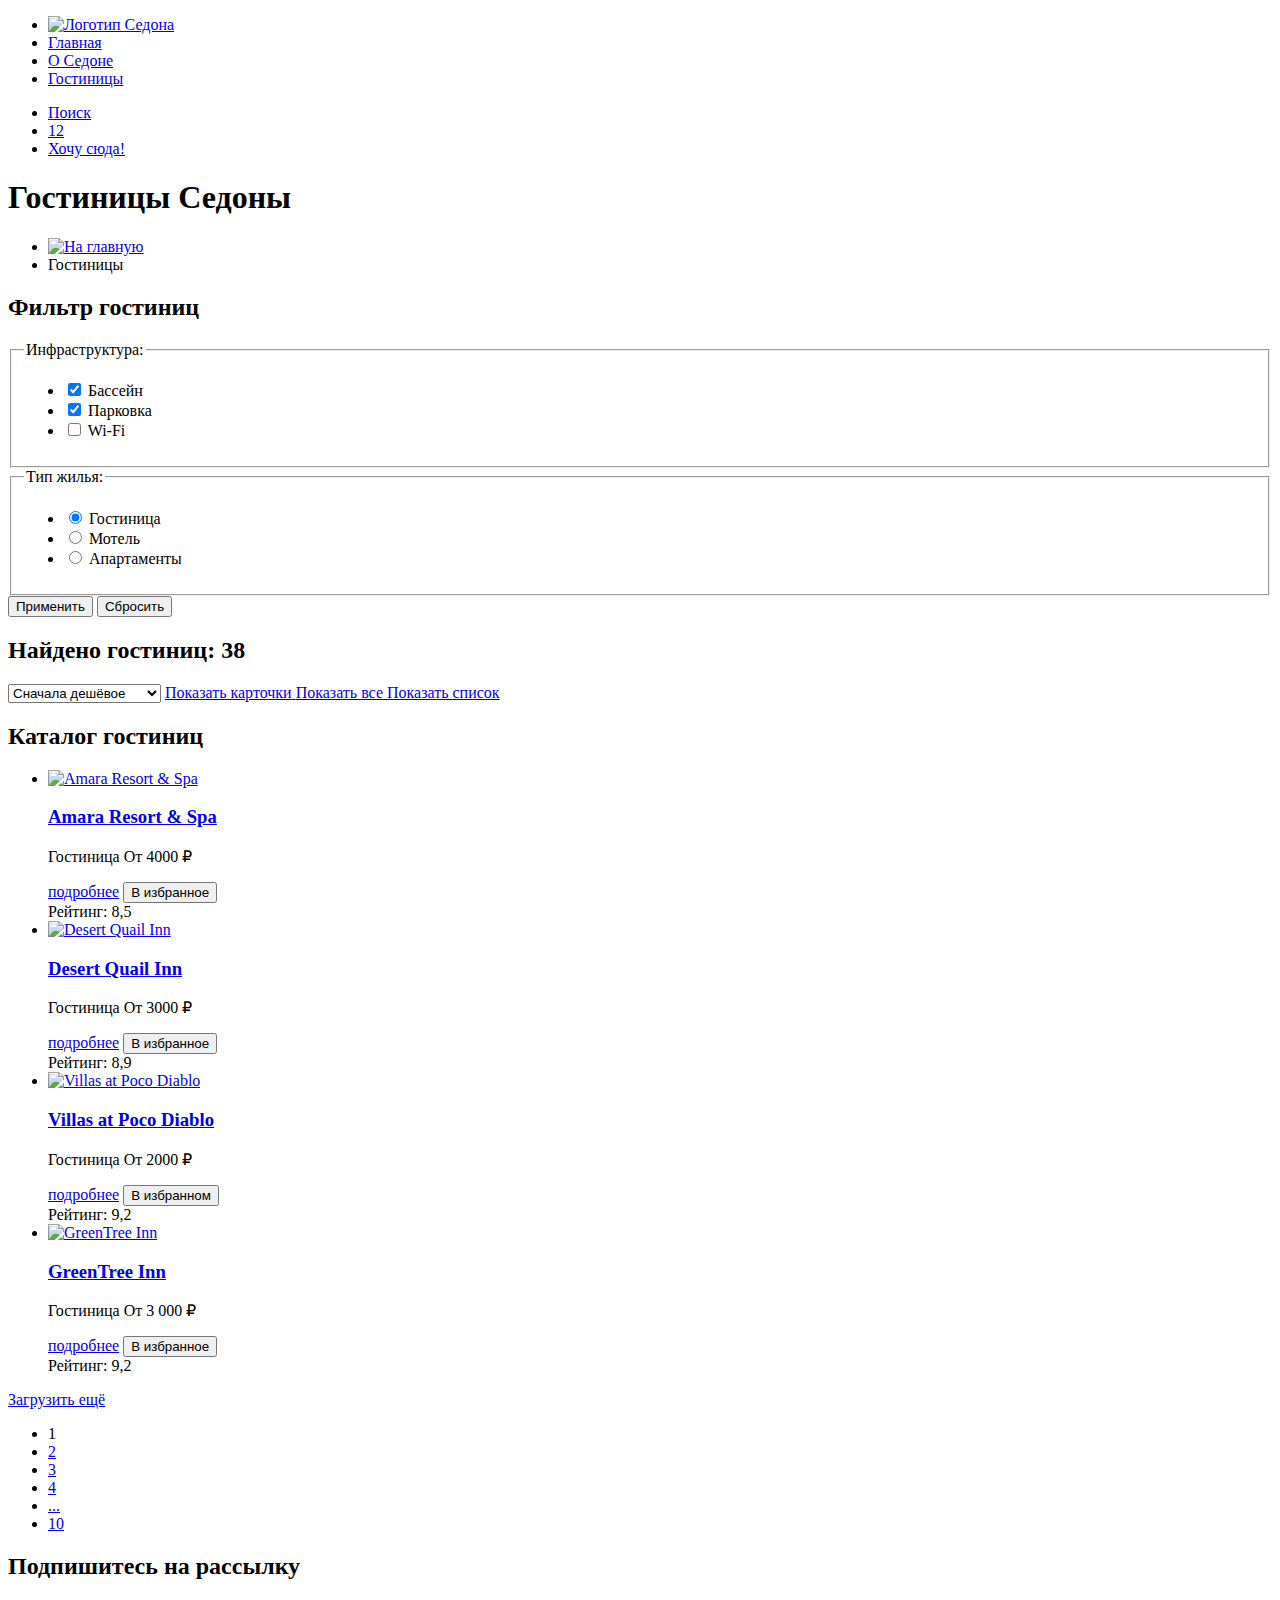
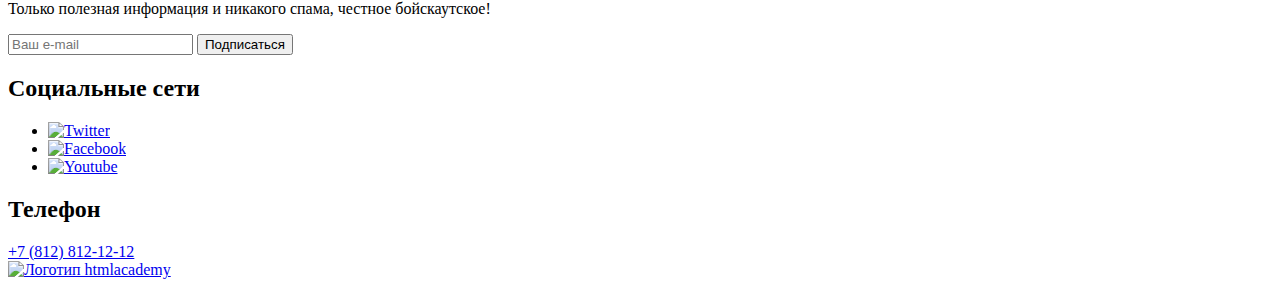
==== catalog.html @ e00cc4e8 "Добавляет исправление ошибок" ====
<!DOCTYPE html>
<html lang="ru">
  <head>
    <meta charset="utf-8">
    <title>Каталог</title>
  </head>
  <body>
    <header class="page-header">
      <nav class="navigation">
        <ul class="navigation-list">
          <li class="navigation-item">
            <a class="navigation-link sedona-logo" href="index.html">
              <img class="page-header-logo" src="" alt="Логотип Седона">
            </a>
          </li>
          <li class="navigation-item">
            <a class="navigation-link navigation-link-current" href="index.html">Главная</a>
          </li>
          <li class="navigation-item">
            <a class="navigation-link" href="#">О Седоне</a>
          </li>
          <li class="navigation-item">
            <a class="navigation-link" href="#">Гостиницы</a>
          </li>
        </ul>
        <ul class="navigation-list navigation-user">
          <li class="navigation-item search">
            <a class="navigation-link" href="#">
              <span class="visually-hidden">Поиск</span>
            </a>
          </li>
          <li class="navigation-item">
            <a class="navigation-link" href="#">
              <span class="navigation-btn-number">12</span>
            </a>
          </li>
          <li class="navigation-item">
            <a class="navigation-link" href="#">Хочу сюда!</a>
        </ul>
      </nav>
    </header>
    <main class="main-catalog">
      <header class="catalog-header">
        <h1 class="catalog-header-title">Гостиницы Седоны</h1>
        <ul class="breadcrumbs">
          <li class="breadcrumbs-item">
            <a class="breadcrumbs-link" href="index.html">
              <img class="breadcrumbs-link-img" src="" alt="На главную">
            </a>
          </li>
          <li class="breadcrumbs-item">
            <a class="breadcrumbs-link">Гостиницы</a>
          </li>
        </ul>
      </header>
      <section class="catalog-hotel-filter">
        <h2 class="visually-hidden">Фильтр гостиниц</h2>
        <form class="catalog-hotel-filter-form" action="https://echo.htmlacademy.ru/" method="get">
          <fieldset class="catalog-hotel-filter-group">
            <legend class="catalog-hotel-filter-title">Инфраструктура:</legend>
            <ul class="catalog-hotel-filter-list">
              <li class="catalog-hotel-filter-item">
                <label class="control">
                  <input class="control-checkbox" type="checkbox" name="swimming-pool" checked> Бассейн
                </label>
              </li>
              <li class="catalog-hotel-filter-item">
                <label class="control">
                  <input class="control-checkbox" type="checkbox" name="parking" checked> Парковка
                </label>
              </li>
              <li class="catalog-hotel-filter-item">
                <label class="control">
                  <input class="control-checkbox" type="checkbox" name="wi-fi"> Wi-Fi
                </label>
              </li>
            </ul>
          </fieldset>
          <fieldset class="catalog-hotel-filter-group">
            <legend class="catalog-hotel-filter-title">Тип жилья:</legend>
            <ul class="catalog-hotel-filter-list">
              <li class="catalog-hotel-filter-item">
                <label class="control">
                  <input class="control-radio" type="radio" name="type" value="hotel" checked> Гостиница
                </label>
              </li>
              <li class="catalog-hotel-filter-item">
                <label class="control">
                  <input class="control-radio" type="radio" name="type" value="motel"> Мотель
                </label>
              </li>
              <li class="catalog-hotel-filter-item">
                <label class="control">
                  <input class="control-radio" type="radio" name="type" value="apartments"> Апартаменты
                </label>
              </li>
            </ul>
          </fieldset>
          <button class="button submit" type="submit">Применить</button>
          <button class="button reset" type="reset">Сбросить</button>
        </form>
      </section>
      <section class="catalog-sorting">
        <h2 class="catalog-sorting-title">Найдено гостиниц: 38</h2>
        <select class="select-control">
          <option value="popular">Сначала популярное</option>
          <option value="cheap" selected>Сначала дешёвое</option>
          <option value="expensive">Сначала дорогое</option>
        </select>
        <a class="catalog-sorting-button" href="#">
          <span class="visually-hidden">Показать карточки</span>
        </a>
        <a class="catalog-sorting-button" href="#">
          <span class="visually-hidden">Показать все</span>
        </a>
        <a class="catalog-sorting-button" href="#">
          <span class="visually-hidden">Показать список</span>
        </a>
      </section>
      <section class="catalog-hotel">
        <h2 class="visually-hidden">Каталог гостиниц</h2>
        <ul class="catalog-hotel-list">
          <li class="catalog-hotel-card">
            <a class="catalog-hotel-link" href="#">
              <img class="catalog-hotel-img" src="" alt="Amara Resort & Spa">
              <h3 class="catalog-hotel-title">Amara Resort & Spa</h3>
            </a>
            <p class="catalog-hotel-text">
              <span class="catalog-hotel-desc">Гостиница</span>
              <span class="catalog-hotel-price">От 4000 ₽</span>
            </p>
            <a class="catalog-hotel-more" href="#">подробнее</a>
            <button class="catalog-hotel-button" type="button">В избранное</button>
            <div class="catalog-hotel-star-rating">
              <span class="star"></span>
              <span class="star"></span>
              <span class="star"></span>
              <span class="star"></span>
              <span class="rating">Рейтинг: 8,5</span>
            </div>
          </li>
          <li class="catalog-hotel-card">
            <a class="catalog-hotel-link" href="#">
              <img class="catalog-hotel-img" src="" alt="Desert Quail Inn">
              <h3 class="catalog-hotel-title">Desert Quail Inn</h3>
            </a>
            <p class="catalog-hotel-text">
              <span class="catalog-hotel-desc">Гостиница</span>
              <span class="catalog-hotel-price">От 3000 ₽</span>
            </p>
            <a class="catalog-hotel-more" href="#">подробнее</a>
            <button class="catalog-hotel-button" type="button">В избранное</button>
            <div class="catalog-hotel-star-rating">
              <span class="star"></span>
              <span class="star"></span>
              <span class="star"></span>
              <span class="rating">Рейтинг: 8,9</span>
            </div>
          </li>
          <li class="catalog-hotel-card">
            <a class="catalog-hotel-link" href="#">
              <img class="catalog-hotel-img" src="" alt="Villas at Poco Diablo">
              <h3 class="catalog-hotel-title">Villas at Poco Diablo</h3>
            </a>
            <p class="catalog-hotel-text">
              <span class="catalog-hotel-desc">Гостиница</span>
              <span class="catalog-hotel-price">От 2000 ₽</span>
            </p>
            <a class="catalog-hotel-more" href="#">подробнее</a>
            <button class="catalog-hotel-button-checked" type="button">В избранном</button>
            <div class="catalog-hotel-star-rating">
              <span class="star"></span>
              <span class="star"></span>
              <span class="rating">Рейтинг: 9,2</span>
            </div>
          </li>
          <li class="catalog-hotel-card">
            <a class="catalog-hotel-link" href="#">
              <img class="catalog-hotel-img" src="" alt="GreenTree Inn">
              <h3 class="catalog-hotel-title">GreenTree Inn</h3>
            </a>
            <p class="catalog-hotel-text">
              <span class="catalog-hotel-desc">Гостиница</span>
              <span class="catalog-hotel-price">От 3 000 ₽</span>
            </p>
            <a class="catalog-hotel-more" href="#">подробнее</a>
            <button class="catalog-hotel-button" type="button">В избранное</button>
            <div class="catalog-hotel-star-rating">
              <span class="star"></span>
              <span class="star"></span>
              <span class="rating">Рейтинг: 9,2</span>
            </div>
          </li>
        </ul>
        <a class="paginatiion-more" href="#">Загрузить ещё</a>
        <ul class="pagination">
          <li class="pagination-item">
            <a class="pagination-link pagination-current">1</a>
          </li>
          <li class="pagination-item">
            <a class="pagination-link" href="#">2</a>
          </li>
          <li class="pagination-item">
            <a class="pagination-link" href="#">3</a>
          </li>
          <li class="pagination-item">
            <a class="pagination-link" href="#">4</a>
          </li>
          <li class="pagination-item">
            <a class="pagination-link" href="#">...</a>
          </li>
          <li class="pagination-item">
            <a class="pagination-link" href="#">10</a>
          </li>
        </ul>
      </section>
      <section class="subscribe-newsletter subscribe-newslette-catalog">
        <h2 class="subscribe-newsletter-title">Подпишитесь на рассылку</h2>
        <p class="subscribe-newsletter-description">Только полезная информация и никакого спама, честное бойскаутское!</p>
        <form class="subscribe-newsletter-form" action="https://echo.htmlacademy.ru/" method="post">
          <div class="subscribe-newsletter-container">
            <input class="main-index-input" type="email" name="user-email" placeholder="Ваш e-mail" required>
            <button class="button subscribe" type="submit">Подписаться</button>
          </div>
        </form>
      </section>
    </main>
    <footer class="page-footer">
      <section class="socials">
        <h2 class="visually-hidden">Социальные сети</h2>
        <ul class="socials-list">
          <li class="socials-item">
            <a href="https://twitter.com/htmlacademy_ru">
              <img src="" alt="Twitter">
            </a>
          </li>
          <li class="socials-item">
            <a href="https://www.facebook.com/htmlacademy">
              <img src="" alt="Facebook">
            </a>
          </li>
          <li class="socials-item">
            <a href="https://www.youtube.com/c/HTMLAcademyRUS">
              <img src="" alt="Youtube">
            </a>
          </li>
        </ul>
      </section>
      <div class="contacts">
        <h2 class="visually-hidden">Телефон</h2>
        <a class="contact-phone" href="tel:88128121212">+7 (812) 812-12-12</a>
      </div>
      <a class="htmlacademy-logo" href="https://htmlacademy.ru">
        <img src="" alt="Логотип htmlacademy">
      </a>
    </footer>
  </body>
</html>
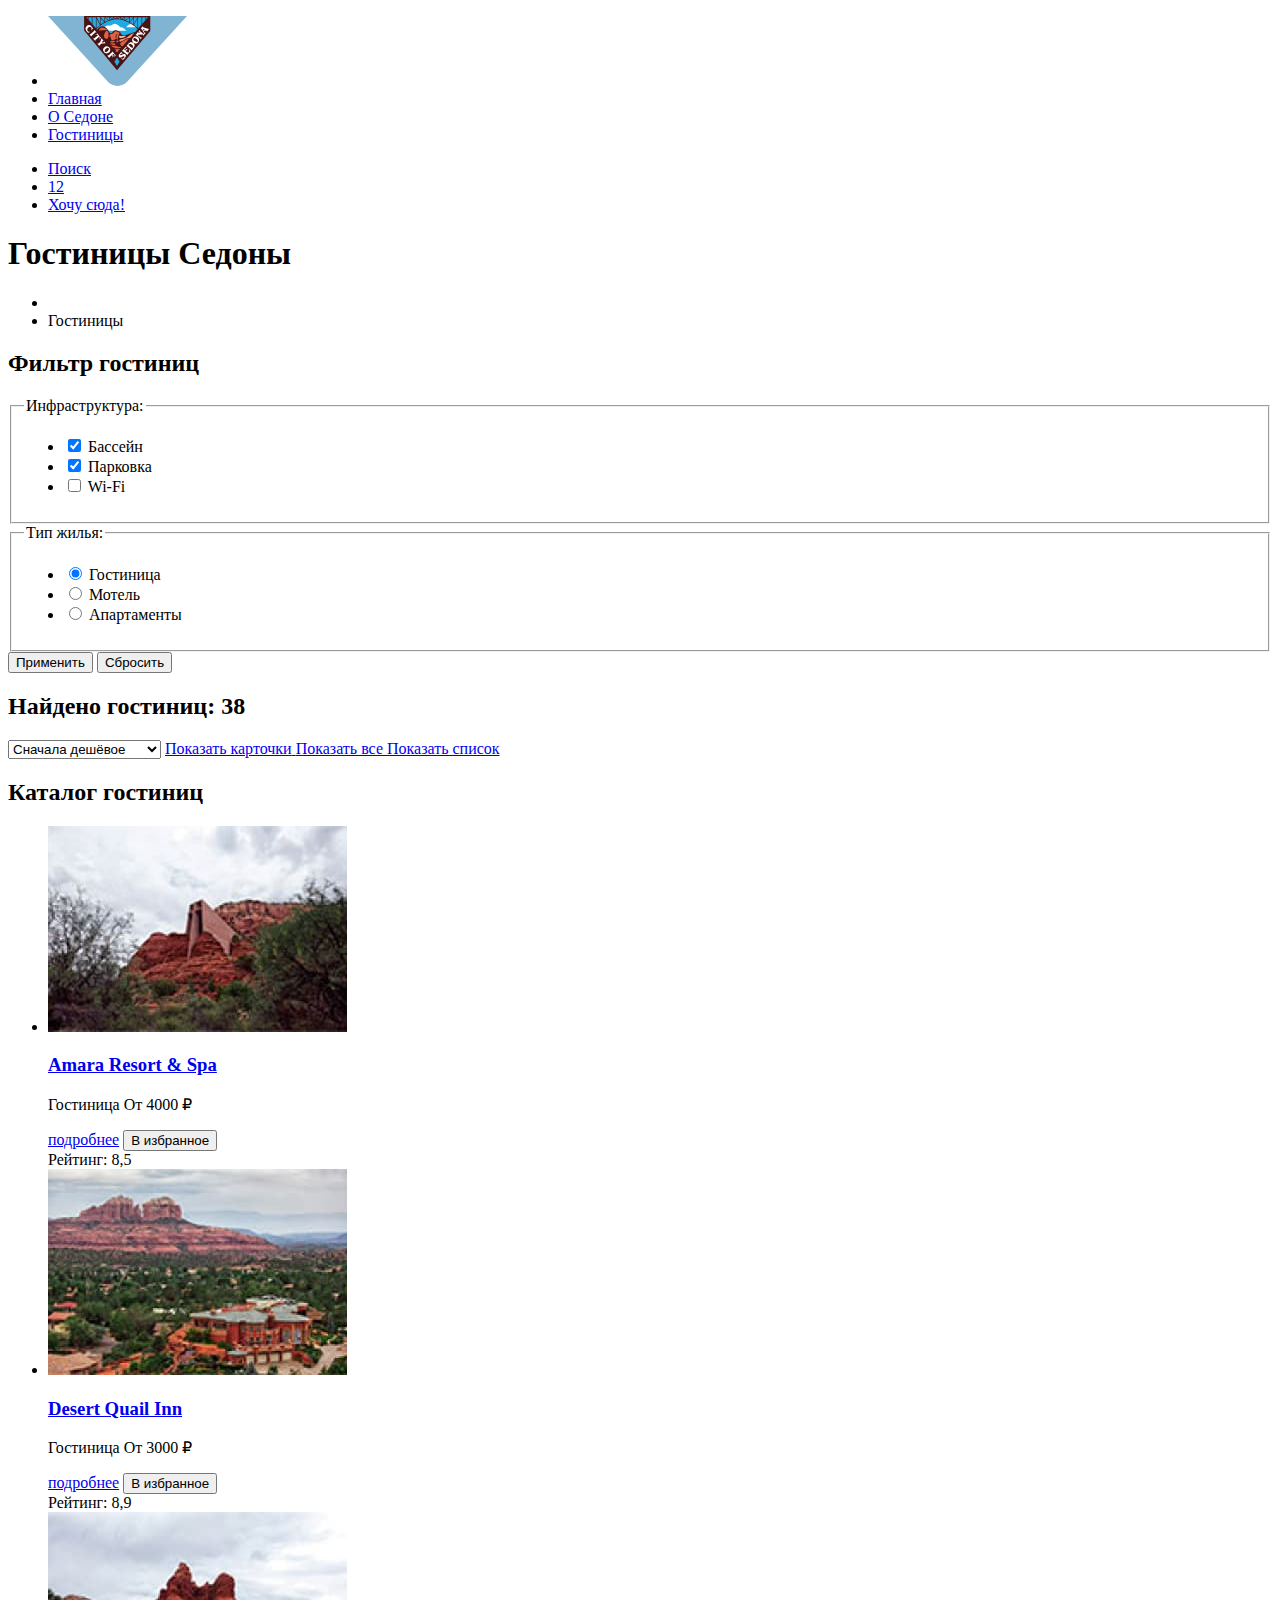
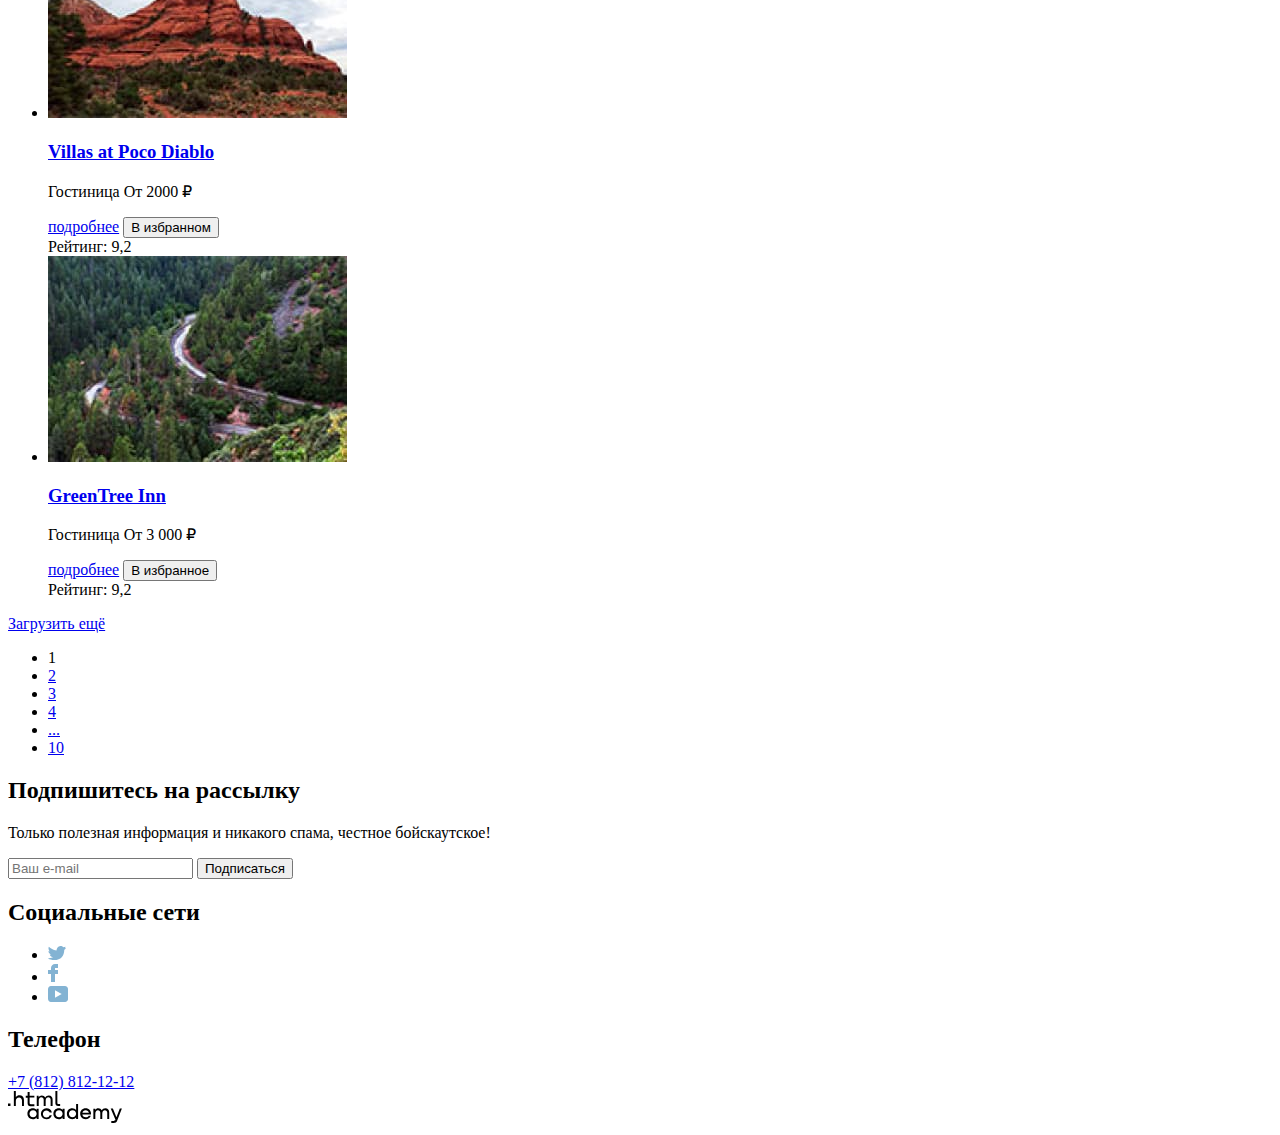
==== commit 9186befd: "Merge pull request #4 from SergeyY1994/master" ====
--- a/catalog.html
+++ b/catalog.html
@@ -10,7 +10,7 @@
         <ul class="navigation-list">
           <li class="navigation-item">
             <a class="navigation-link sedona-logo" href="index.html">
-              <img class="page-header-logo" src="" alt="Логотип Седона">
+              <img class="page-header-logo" src="images/sedona-logo.svg" width="139" height="70" alt="Логотип Седона.">
             </a>
           </li>
           <li class="navigation-item">
@@ -45,7 +45,7 @@
         <ul class="breadcrumbs">
           <li class="breadcrumbs-item">
             <a class="breadcrumbs-link" href="index.html">
-              <img class="breadcrumbs-link-img" src="" alt="На главную">
+              <img class="breadcrumbs-link-img" src="images/icons/home.svg" width="12" height="11" alt="На главную.">
             </a>
           </li>
           <li class="breadcrumbs-item">
@@ -122,7 +122,7 @@
         <ul class="catalog-hotel-list">
           <li class="catalog-hotel-card">
             <a class="catalog-hotel-link" href="#">
-              <img class="catalog-hotel-img" src="" alt="Amara Resort & Spa">
+              <img class="catalog-hotel-img" src="images/hotel-1.jpg" width="299" height="206" alt="Amara Resort & Spa.">
               <h3 class="catalog-hotel-title">Amara Resort & Spa</h3>
             </a>
             <p class="catalog-hotel-text">
@@ -141,7 +141,7 @@
           </li>
           <li class="catalog-hotel-card">
             <a class="catalog-hotel-link" href="#">
-              <img class="catalog-hotel-img" src="" alt="Desert Quail Inn">
+              <img class="catalog-hotel-img" src="images/hotel-2.jpg" width="299" height="206" alt="Desert Quail Inn.">
               <h3 class="catalog-hotel-title">Desert Quail Inn</h3>
             </a>
             <p class="catalog-hotel-text">
@@ -159,7 +159,7 @@
           </li>
           <li class="catalog-hotel-card">
             <a class="catalog-hotel-link" href="#">
-              <img class="catalog-hotel-img" src="" alt="Villas at Poco Diablo">
+              <img class="catalog-hotel-img" src="images/hotel-3.jpg" width="299" height="206" alt="Villas at Poco Diablo.">
               <h3 class="catalog-hotel-title">Villas at Poco Diablo</h3>
             </a>
             <p class="catalog-hotel-text">
@@ -176,7 +176,7 @@
           </li>
           <li class="catalog-hotel-card">
             <a class="catalog-hotel-link" href="#">
-              <img class="catalog-hotel-img" src="" alt="GreenTree Inn">
+              <img class="catalog-hotel-img" src="images/hotel-4.jpg" width="299" height="206" alt="GreenTree Inn.">
               <h3 class="catalog-hotel-title">GreenTree Inn</h3>
             </a>
             <p class="catalog-hotel-text">
@@ -231,17 +231,17 @@
         <ul class="socials-list">
           <li class="socials-item">
             <a href="https://twitter.com/htmlacademy_ru">
-              <img src="" alt="Twitter">
+              <img src="images/icons/twitter.svg" width="18" height="14" alt="Twitter.">
             </a>
           </li>
           <li class="socials-item">
             <a href="https://www.facebook.com/htmlacademy">
-              <img src="" alt="Facebook">
+              <img src="images/icons/facebook.svg" width="10" height="18" alt="Facebook.">
             </a>
           </li>
           <li class="socials-item">
             <a href="https://www.youtube.com/c/HTMLAcademyRUS">
-              <img src="" alt="Youtube">
+              <img src="images/icons/youtube.svg" width="20" height="16" alt="Youtube.">
             </a>
           </li>
         </ul>
@@ -251,7 +251,7 @@
         <a class="contact-phone" href="tel:88128121212">+7 (812) 812-12-12</a>
       </div>
       <a class="htmlacademy-logo" href="https://htmlacademy.ru">
-        <img src="" alt="Логотип htmlacademy">
+        <img src="images/htmlacademy-logo.svg" width="114" height="32" alt="Логотип htmlacademy.">
       </a>
     </footer>
   </body>
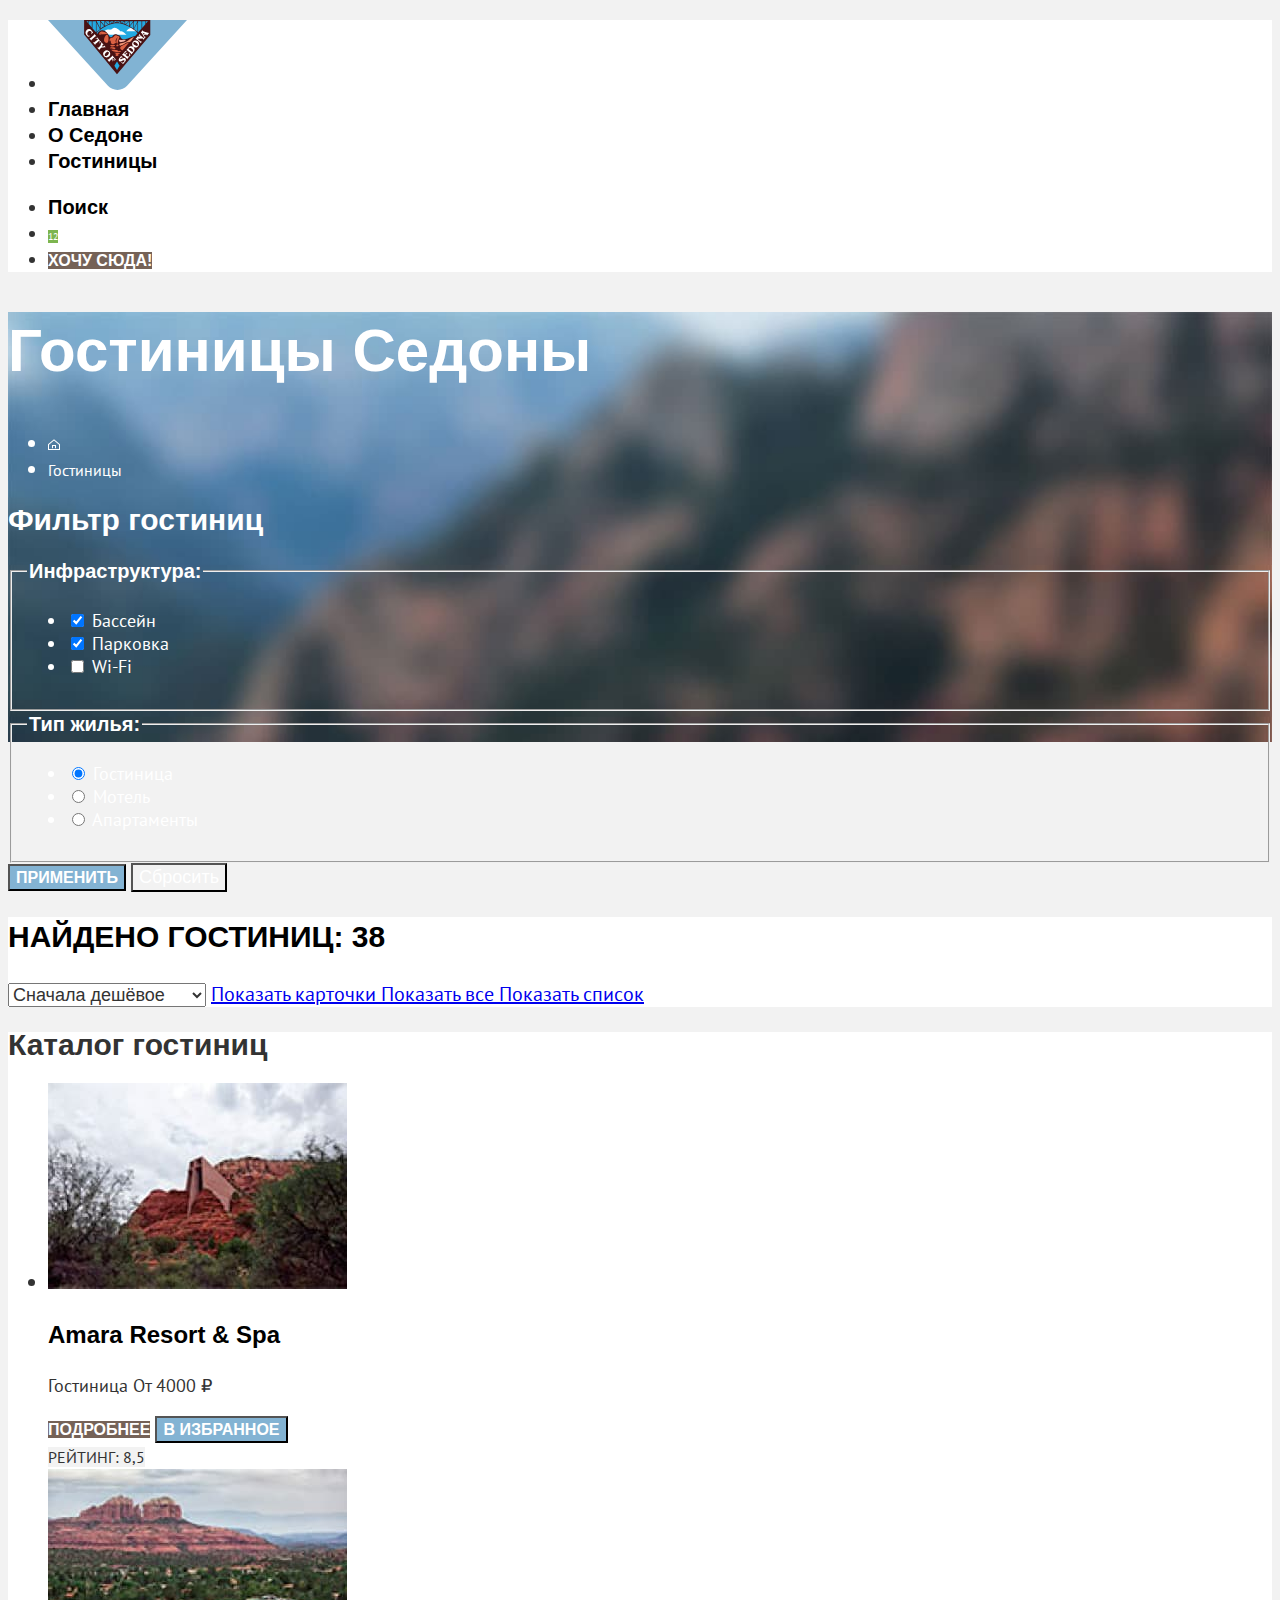
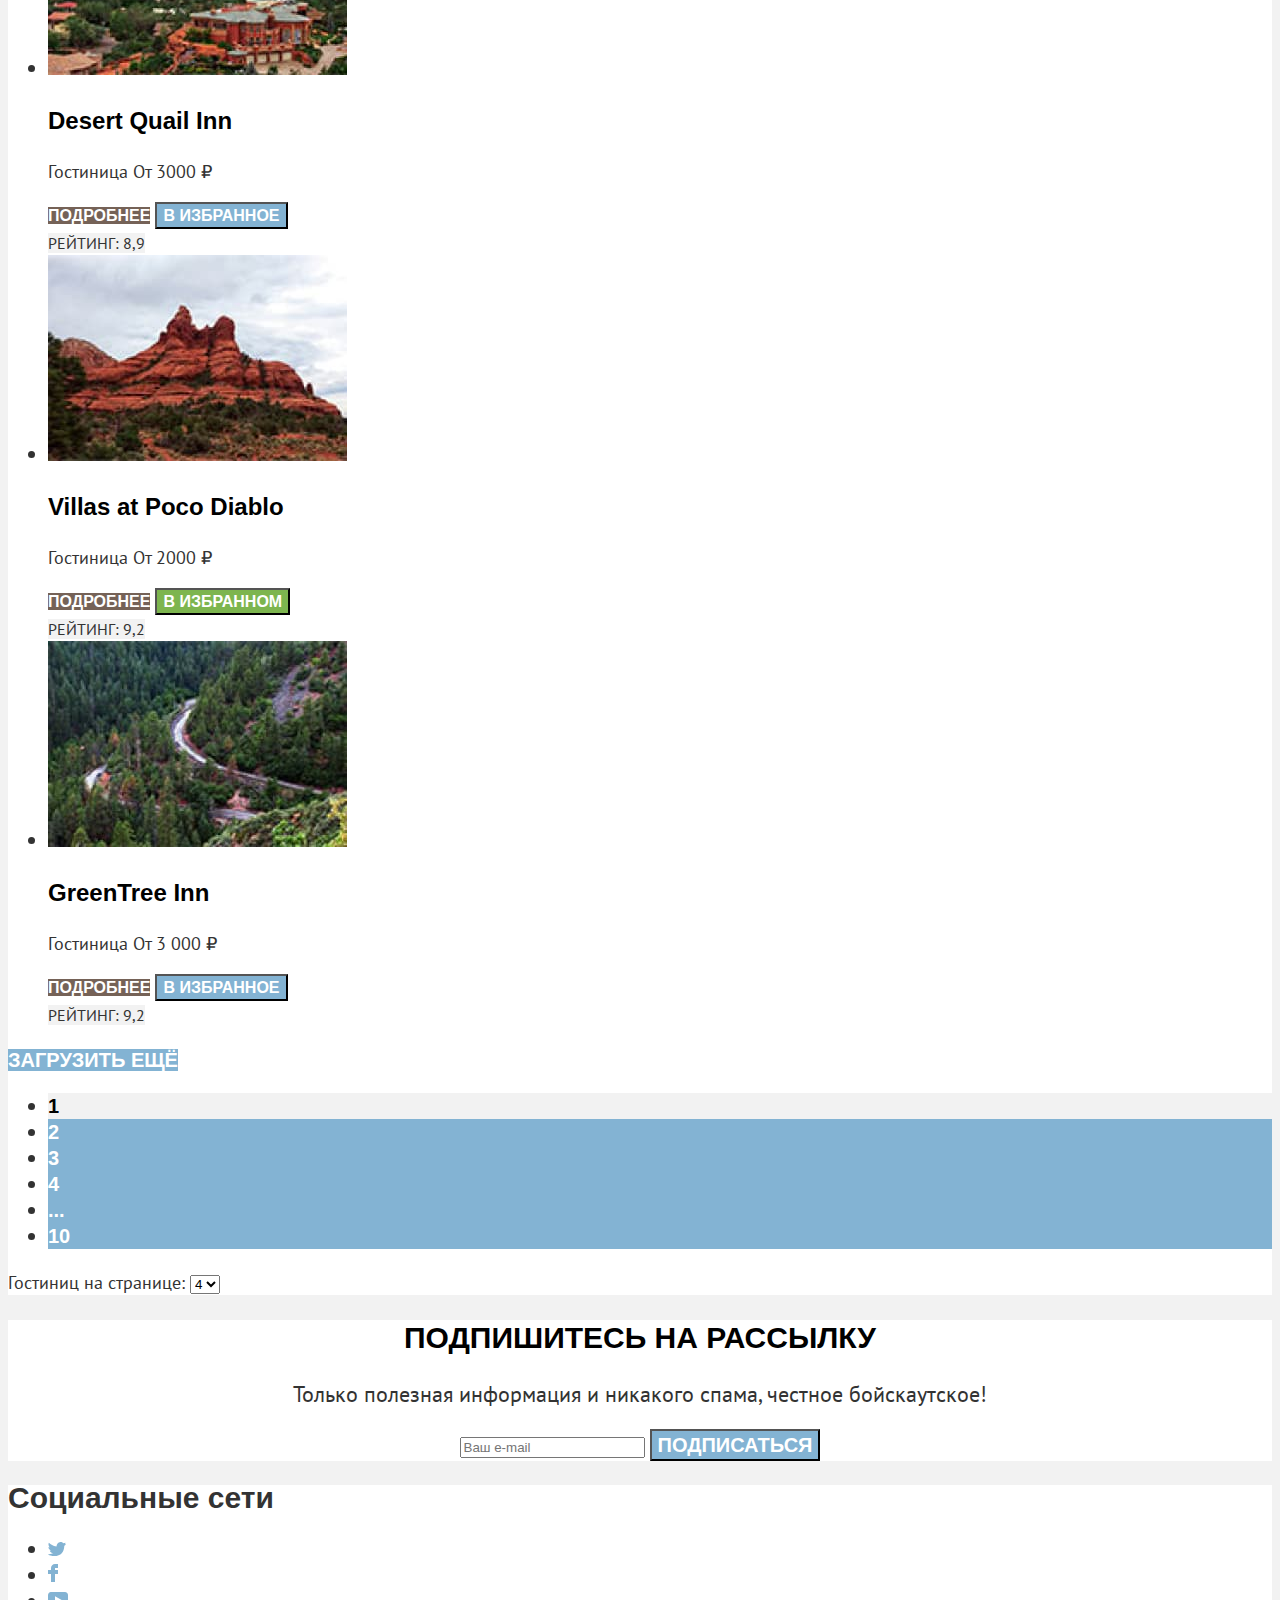
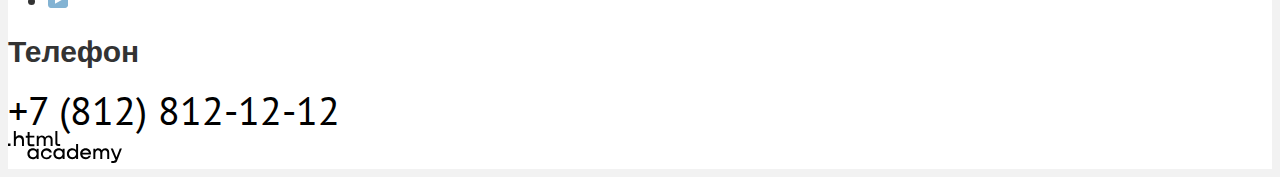
==== commit 5e7b64aa: "Добавляет базовую стилизацию страниц" ====
--- a/catalog.html
+++ b/catalog.html
@@ -3,6 +3,7 @@
   <head>
     <meta charset="utf-8">
     <title>Каталог</title>
+    <link rel="stylesheet" href="styles/styles.css">
   </head>
   <body>
     <header class="page-header">
@@ -35,12 +36,12 @@
             </a>
           </li>
           <li class="navigation-item">
-            <a class="navigation-link" href="#">Хочу сюда!</a>
+            <a class="navigation-link-button" href="#">Хочу сюда!</a>
         </ul>
       </nav>
     </header>
     <main class="main-catalog">
-      <header class="catalog-header">
+      <section class="catalog-hotel-filter">
         <h1 class="catalog-header-title">Гостиницы Седоны</h1>
         <ul class="breadcrumbs">
           <li class="breadcrumbs-item">
@@ -52,8 +53,6 @@
             <a class="breadcrumbs-link">Гостиницы</a>
           </li>
         </ul>
-      </header>
-      <section class="catalog-hotel-filter">
         <h2 class="visually-hidden">Фильтр гостиниц</h2>
         <form class="catalog-hotel-filter-form" action="https://echo.htmlacademy.ru/" method="get">
           <fieldset class="catalog-hotel-filter-group">
@@ -96,8 +95,8 @@
               </li>
             </ul>
           </fieldset>
-          <button class="button submit" type="submit">Применить</button>
-          <button class="button reset" type="reset">Сбросить</button>
+          <button class="button-submit" type="submit">Применить</button>
+          <button class="button-reset" type="reset">Сбросить</button>
         </form>
       </section>
       <section class="catalog-sorting">
@@ -192,10 +191,10 @@
             </div>
           </li>
         </ul>
-        <a class="paginatiion-more" href="#">Загрузить ещё</a>
+        <a class="pagination-more" href="#">Загрузить ещё</a>
         <ul class="pagination">
-          <li class="pagination-item">
-            <a class="pagination-link pagination-current">1</a>
+          <li class="pagination-item pagination-current">
+            <a class="pagination-link">1</a>
           </li>
           <li class="pagination-item">
             <a class="pagination-link" href="#">2</a>
@@ -213,14 +212,23 @@
             <a class="pagination-link" href="#">10</a>
           </li>
         </ul>
-      </section>
-      <section class="subscribe-newsletter subscribe-newslette-catalog">
-        <h2 class="subscribe-newsletter-title">Подпишитесь на рассылку</h2>
-        <p class="subscribe-newsletter-description">Только полезная информация и никакого спама, честное бойскаутское!</p>
+        <label class="pagination-label">
+          <span class="pagination-label-description">Гостиниц на странице:</span>
+          <select class="pagination-select-control">
+            <option value="1">1</option>
+            <option value="2">2</option>
+            <option value="3">3</option>
+            <option value="4" selected>4</option>
+          </select>
+        </label>
+      </section>
+      <section class="catalog-subscribe-newsletter">
+        <h2 class="catalog-subscribe-newsletter-title">Подпишитесь на рассылку</h2>
+        <p class="catalog-subscribe-newsletter-description">Только полезная информация и никакого спама, честное бойскаутское!</p>
         <form class="subscribe-newsletter-form" action="https://echo.htmlacademy.ru/" method="post">
           <div class="subscribe-newsletter-container">
             <input class="main-index-input" type="email" name="user-email" placeholder="Ваш e-mail" required>
-            <button class="button subscribe" type="submit">Подписаться</button>
+            <button class="button-subscribe" type="submit">Подписаться</button>
           </div>
         </form>
       </section>
--- a/styles/styles.css
+++ b/styles/styles.css
@@ -0,0 +1,385 @@
+@font-face {
+  font-family: "PT Sans";
+  src: url(../fonts/ptsans-400.woff2) format("woff2");
+  font-style: normal;
+  font-weight: 400;
+  font-display: swap;
+}
+
+@font-face {
+  font-family: "PT Sans";
+  font-style: normal;
+  font-weight: 700;
+  src: url("fonts/pt-sans-bold.woff2") format("woff2");
+  font-display: swap;
+}
+
+body {
+  font-family: "PT Sans", sans-serif;
+  font-size: 20px;
+  font-weight: 400;
+  font-style: normal;
+  line-height: 26px;
+  background-color: #F2F2F2;;
+  color: #333333;
+}
+
+/*header*/
+
+.page-header {
+  font-weight: 700;
+  background-color: #FFFFFF;
+}
+
+.navigation-link {
+  font-size: 20px;
+  line-height: 26px;
+  text-decoration: none;
+  color: #000000;
+}
+
+.navigation-btn-number {
+  font-weight: 400;
+  font-size: 10px;
+  line-height: 13px;
+  text-align: center;
+  background: #7DB54F;
+  color: #FFFFFF;
+}
+
+.navigation-link-button {
+  font-family: inherit;
+  font-size: 16px;
+  line-height: 20px;
+  text-align: center;
+  text-transform: uppercase;
+  text-decoration: none;
+  background: #756257;
+  color: #FFFFFF;
+}
+
+/*main-index*/
+
+.main-index-header {
+  text-align: center;
+  background-color: #FFFFFF;
+  background-image: url("../images/index-background.jpg");
+  background-size: 100% auto;
+  background-repeat: no-repeat;
+}
+
+.main-index-title {
+  font-weight: 700;
+  font-size: 30px;
+  line-height: 36px;
+  text-transform: uppercase;
+  color: #000000;
+}
+
+.main-index-header p {
+  font-weight: normal;
+  font-size: 22px;
+  line-height: 36px;
+  color: #333333;
+}
+
+.advantages {
+  font-size: 18px;
+  line-height: 21px;
+  text-align: center;
+  background-color: #FFFFFF;
+}
+
+.advantages-title {
+  font-weight: 700;
+  font-size: 24px;
+  line-height: 28px;
+  text-transform: uppercase;
+  color: #000000;
+}
+
+.advantages-text {
+  font-size: 18px;
+  line-height: 21px;
+  text-align: center;
+  text-transform: uppercase;
+  color: #333333;
+}
+
+.advantages-item-cold-light .advantages-text {
+  color: #FFFFFF;
+}
+
+.advantages-item-cold-light,
+.advantages-item-cold-light h2 {
+  background: #83B3D3;
+  color: #FFFFFF;
+}
+
+.advantages-item-cold-light12 {
+  background: rgba(131, 179, 211, 0.12);
+}
+
+.advantages-item-cold-light20 {
+  background: rgba(131, 179, 211, 0.2);
+}
+
+.hotel-search {
+  text-align: center;
+  background-color: #FFFFFF;
+}
+
+.hotel-search-title {
+  font-weight: 700;
+  font-size: 30px;
+  line-height: 36px;
+  text-transform: uppercase;
+  color: #000000;
+}
+
+.hotel-search-description {
+  font-size: 22px;
+}
+
+.hotel-search-link {
+  font-weight: 700;
+  font-size: 20px;
+  line-height: 36px;
+  text-transform: uppercase;
+  text-decoration: none;
+  color: #FFFFFF;
+  background: #756257;
+}
+
+.index-subscribe-newsletter {
+  text-align: center;
+  color: #FFFFFF;
+  background-color: #000000;
+  background-image: url("../images/subscribe-newsletter-background.jpg");
+  background-size: 100% auto;
+  background-repeat: no-repeat;
+}
+
+.index-subscribe-newsletter-title {
+  font-weight: 700;
+  font-size: 30px;
+  line-height: 36px;
+  text-transform: uppercase;
+}
+
+.index-subscribe-newsletter-description {
+  font-size: 22px;
+}
+
+.button-subscribe {
+  font-family: inherit;
+  font-weight: 700;
+  font-size: 20px;
+  line-height: 26px;
+  text-transform: uppercase;
+  color: #FFFFFF;
+  background: #83B3D3;
+}
+
+/* main-catalog */
+
+.catalog-hotel-filter {
+  color: #FFFFFF;
+  background-color: #000000;
+  background: url("../images/catalog-background.jpg");
+  background-size: 100% auto;
+  background-repeat: no-repeat;
+}
+
+.catalog-header-title {
+  font-weight: 700;
+  font-size: 60px;
+  line-height: 78px;
+}
+
+.breadcrumbs-link {
+  font-size: 16px;
+  line-height: 21px;
+}
+
+.catalog-hotel-filter-title {
+  font-weight: 700;
+  font-size: 20px;
+}
+
+.catalog-hotel-filter-list {
+  font-size: 18px;
+  line-height: 23px;
+}
+
+.button-submit {
+  font-family: inherit;
+  font-weight: 700;
+  font-size: 16px;
+  line-height: 21px;
+  text-align: center;
+  text-transform: uppercase;
+  color: #FFFFFF;
+  background: #83B3D3;
+}
+
+.button-reset {
+  background-color: inherit;
+  font-size: 18px;
+  line-height: 23px;
+  text-align: center;
+  color: #FFFFFF;
+}
+
+.catalog-sorting {
+  color: #000000;
+  background-color: #FFFFFF;
+}
+
+.catalog-sorting-title {
+  font-weight: 700;
+  font-size: 30px;
+  line-height: 39px;
+  text-transform: uppercase;
+}
+
+.select-control {
+  font-size: 18px;
+  line-height: 23px;
+  color: #333333;
+}
+
+.catalog-hotel {
+  background: #FFFFFF;
+}
+
+.catalog-hotel-link {
+  text-decoration: none;
+}
+
+.catalog-hotel-title {
+  font-weight: 700;
+  font-size: 24px;
+  line-height: 31px;
+  color: #000000;
+}
+
+.catalog-hotel-text {
+  font-size: 18px;
+  line-height: 23px;
+  color: #333333;
+}
+
+.catalog-hotel-more {
+  font-weight: 700;
+  font-size: 16px;
+  line-height: 21px;
+  text-align: center;
+  text-transform: uppercase;
+  text-decoration: none;
+  color: #FFFFFF;
+  background: #756257;
+}
+
+.catalog-hotel-button {
+  font-family: inherit;
+  font-weight: 700;
+  font-size: 16px;
+  line-height: 21px;
+  text-align: center;
+  text-transform: uppercase;
+  color: #FFFFFF;
+  background: #83B3D3;
+}
+
+.catalog-hotel-button-checked {
+  font-family: inherit;
+  font-weight: 700;
+  font-size: 16px;
+  line-height: 21px;
+  text-align: center;
+  text-transform: uppercase;
+  color: #FFFFFF;
+  background: #7DB54F;
+}
+
+.rating {
+  font-size: 16px;
+  line-height: 21px;
+  text-align: center;
+  text-transform: uppercase;
+  color: #333333;
+  background: #F2F2F2;
+}
+
+.pagination-more {
+  text-align: center;
+  text-transform: uppercase;
+  font-weight: 700;
+  font-size: 20px;
+  text-decoration: none;
+  color: #FFFFFF;
+  background: #83B3D3;
+}
+
+.pagination-item {
+  background: #83B3D3;
+}
+
+.pagination-link {
+  text-align: center;
+  font-weight: 700;
+  font-size: 20px;
+  line-height: 26px;
+  text-decoration: none;
+  text-transform: uppercase;
+  color: #FFFFFF;
+}
+
+.pagination-current {
+  background: #F2F2F2;
+}
+
+.pagination-current a {
+  color: #000000;
+}
+
+.pagination-label-description {
+  font-size: 18px;
+  line-height: 23px;
+  color: #333333;
+}
+
+.catalog-subscribe-newsletter {
+  text-align: center;
+  background: #FFFFFF;
+}
+
+.catalog-subscribe-newsletter-title {
+  font-weight: 700;
+  font-size: 30px;
+  line-height: 36px;
+  text-transform: uppercase;
+  color: #000000;
+}
+
+.catalog-subscribe-newsletter-description {
+  font-size: 22px;
+  line-height: 26px;
+  color: #333333;
+}
+
+/*footer*/
+
+.page-footer {
+  background-color: #FFFFFF;
+}
+
+.contact-phone {
+  font-size: 40px;
+  line-height: 40px;
+  text-align: center;
+  text-transform: uppercase;
+  text-decoration: none;
+  color: #000000;
+}
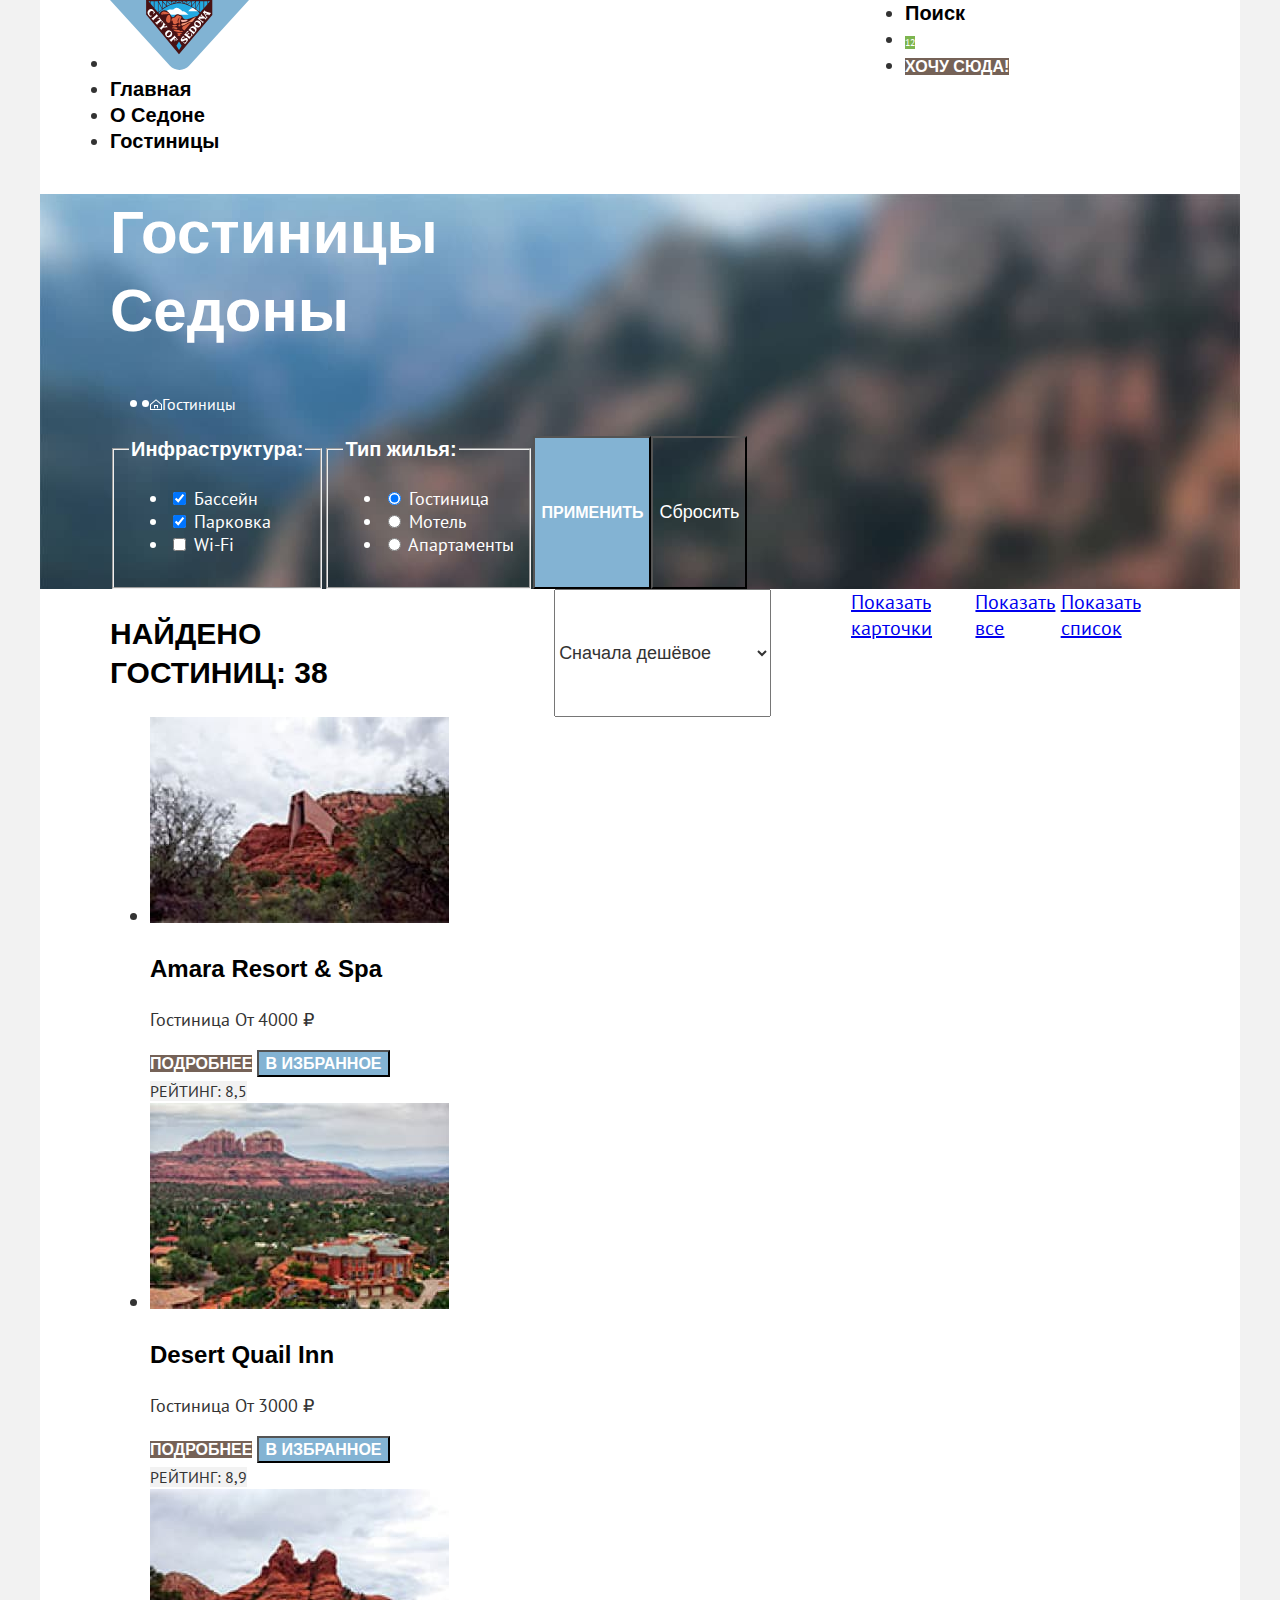
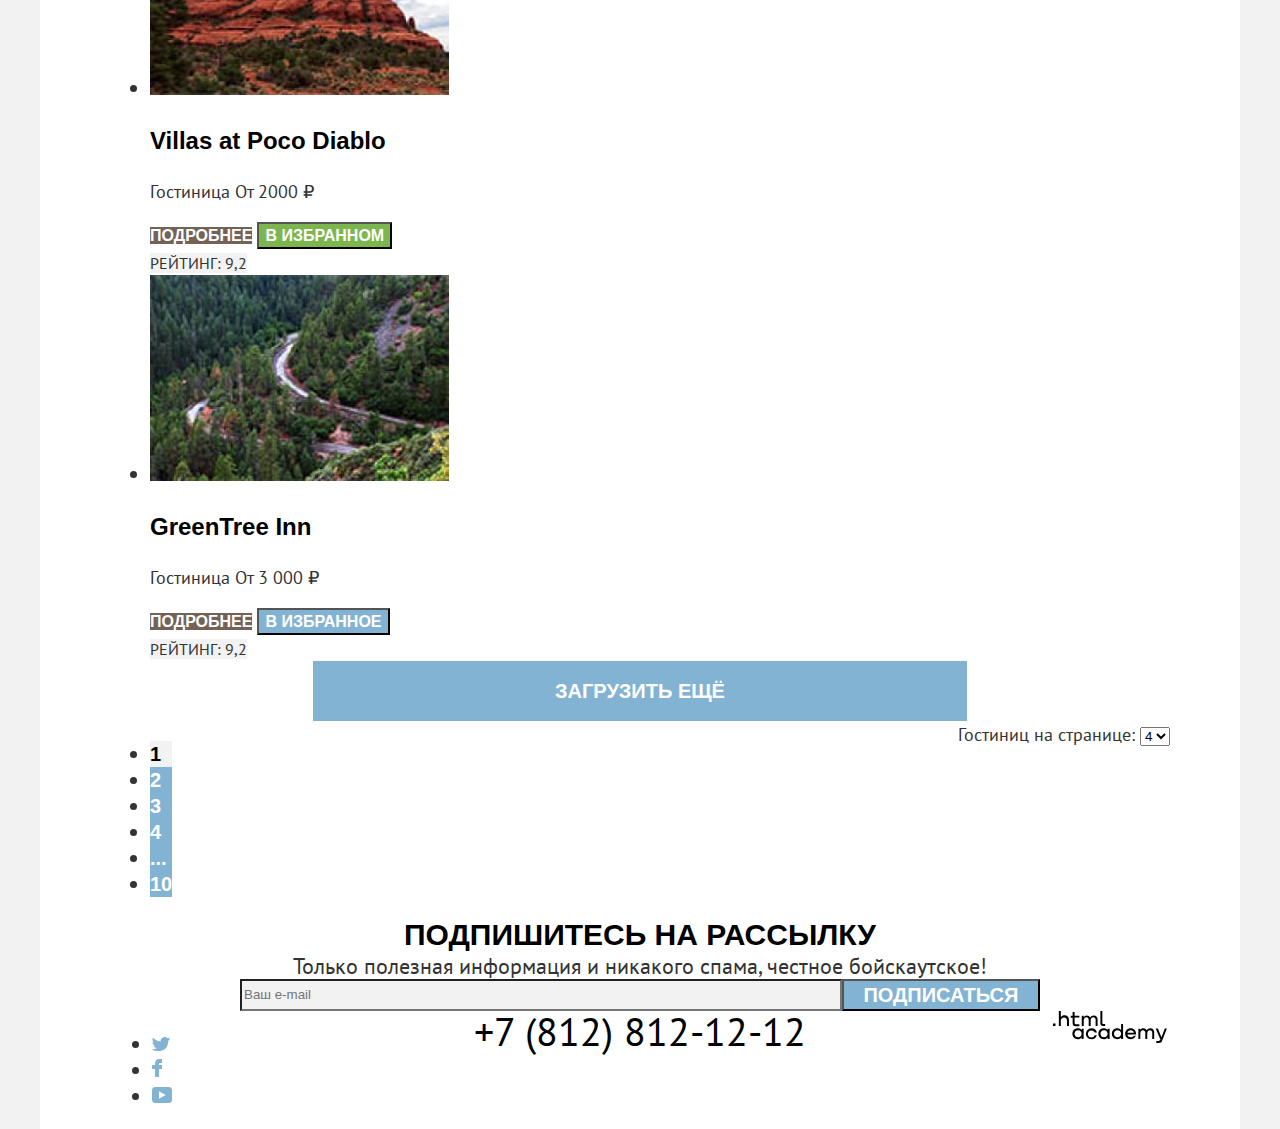
==== commit 2e2639d9: "Добавляет сетку крупных компонентов на флексах" ====
--- a/catalog.html
+++ b/catalog.html
@@ -6,261 +6,269 @@
     <link rel="stylesheet" href="styles/styles.css">
   </head>
   <body>
-    <header class="page-header">
-      <nav class="navigation">
-        <ul class="navigation-list">
-          <li class="navigation-item">
-            <a class="navigation-link sedona-logo" href="index.html">
-              <img class="page-header-logo" src="images/sedona-logo.svg" width="139" height="70" alt="Логотип Седона.">
-            </a>
-          </li>
-          <li class="navigation-item">
-            <a class="navigation-link navigation-link-current" href="index.html">Главная</a>
-          </li>
-          <li class="navigation-item">
-            <a class="navigation-link" href="#">О Седоне</a>
-          </li>
-          <li class="navigation-item">
-            <a class="navigation-link" href="#">Гостиницы</a>
-          </li>
-        </ul>
-        <ul class="navigation-list navigation-user">
-          <li class="navigation-item search">
-            <a class="navigation-link" href="#">
-              <span class="visually-hidden">Поиск</span>
-            </a>
-          </li>
-          <li class="navigation-item">
-            <a class="navigation-link" href="#">
-              <span class="navigation-btn-number">12</span>
-            </a>
-          </li>
-          <li class="navigation-item">
-            <a class="navigation-link-button" href="#">Хочу сюда!</a>
-        </ul>
-      </nav>
-    </header>
-    <main class="main-catalog">
-      <section class="catalog-hotel-filter">
-        <h1 class="catalog-header-title">Гостиницы Седоны</h1>
-        <ul class="breadcrumbs">
-          <li class="breadcrumbs-item">
-            <a class="breadcrumbs-link" href="index.html">
-              <img class="breadcrumbs-link-img" src="images/icons/home.svg" width="12" height="11" alt="На главную.">
-            </a>
-          </li>
-          <li class="breadcrumbs-item">
-            <a class="breadcrumbs-link">Гостиницы</a>
-          </li>
-        </ul>
-        <h2 class="visually-hidden">Фильтр гостиниц</h2>
-        <form class="catalog-hotel-filter-form" action="https://echo.htmlacademy.ru/" method="get">
-          <fieldset class="catalog-hotel-filter-group">
-            <legend class="catalog-hotel-filter-title">Инфраструктура:</legend>
-            <ul class="catalog-hotel-filter-list">
-              <li class="catalog-hotel-filter-item">
-                <label class="control">
-                  <input class="control-checkbox" type="checkbox" name="swimming-pool" checked> Бассейн
-                </label>
-              </li>
-              <li class="catalog-hotel-filter-item">
-                <label class="control">
-                  <input class="control-checkbox" type="checkbox" name="parking" checked> Парковка
-                </label>
-              </li>
-              <li class="catalog-hotel-filter-item">
-                <label class="control">
-                  <input class="control-checkbox" type="checkbox" name="wi-fi"> Wi-Fi
-                </label>
+    <div class="page-container">
+      <header class="page-header">
+        <nav class="navigation">
+          <ul class="navigation-list">
+            <li class="navigation-item">
+              <a class="navigation-link sedona-logo" href="index.html">
+                <img class="page-header-logo" src="images/sedona-logo.svg" width="139" height="70" alt="Логотип Седона.">
+              </a>
+            </li>
+            <li class="navigation-item">
+              <a class="navigation-link navigation-link-current" href="index.html">Главная</a>
+            </li>
+            <li class="navigation-item">
+              <a class="navigation-link" href="#">О Седоне</a>
+            </li>
+            <li class="navigation-item">
+              <a class="navigation-link" href="#">Гостиницы</a>
+            </li>
+          </ul>
+          <ul class="navigation-list navigation-user">
+            <li class="navigation-item search">
+              <a class="navigation-link" href="#">
+                <span class="visually-hidden">Поиск</span>
+              </a>
+            </li>
+            <li class="navigation-item">
+              <a class="navigation-link" href="#">
+                <span class="navigation-btn-number">12</span>
+              </a>
+            </li>
+            <li class="navigation-item">
+              <a class="navigation-link-button" href="#">Хочу сюда!</a>
+          </ul>
+        </nav>
+      </header>
+      <main class="main-catalog main-container">
+        <section class="catalog-hotel-filter">
+          <h1 class="catalog-header-title">Гостиницы Седоны</h1>
+          <ul class="breadcrumbs">
+            <li class="breadcrumbs-item">
+              <a class="breadcrumbs-link" href="index.html">
+                <img class="breadcrumbs-link-img" src="images/icons/home.svg" width="12" height="11" alt="На главную.">
+              </a>
+            </li>
+            <li class="breadcrumbs-item">
+              <a class="breadcrumbs-link">Гостиницы</a>
+            </li>
+          </ul>
+          <h2 class="visually-hidden" hidden>Фильтр гостиниц</h2>
+          <form class="catalog-hotel-filter-form" action="https://echo.htmlacademy.ru/" method="get">
+            <fieldset class="catalog-hotel-filter-group">
+              <legend class="catalog-hotel-filter-title">Инфраструктура:</legend>
+              <ul class="catalog-hotel-filter-list">
+                <li class="catalog-hotel-filter-item">
+                  <label class="control">
+                    <input class="control-checkbox" type="checkbox" name="swimming-pool" checked> Бассейн
+                  </label>
+                </li>
+                <li class="catalog-hotel-filter-item">
+                  <label class="control">
+                    <input class="control-checkbox" type="checkbox" name="parking" checked> Парковка
+                  </label>
+                </li>
+                <li class="catalog-hotel-filter-item">
+                  <label class="control">
+                    <input class="control-checkbox" type="checkbox" name="wi-fi"> Wi-Fi
+                  </label>
+                </li>
+              </ul>
+            </fieldset>
+            <fieldset class="catalog-hotel-filter-group">
+              <legend class="catalog-hotel-filter-title">Тип жилья:</legend>
+              <ul class="catalog-hotel-filter-list">
+                <li class="catalog-hotel-filter-item">
+                  <label class="control">
+                    <input class="control-radio" type="radio" name="type" value="hotel" checked> Гостиница
+                  </label>
+                </li>
+                <li class="catalog-hotel-filter-item">
+                  <label class="control">
+                    <input class="control-radio" type="radio" name="type" value="motel"> Мотель
+                  </label>
+                </li>
+                <li class="catalog-hotel-filter-item">
+                  <label class="control">
+                    <input class="control-radio" type="radio" name="type" value="apartments"> Апартаменты
+                  </label>
+                </li>
+              </ul>
+            </fieldset>
+            <button class="button-submit" type="submit">Применить</button>
+            <button class="button-reset" type="reset">Сбросить</button>
+          </form>
+        </section>
+        <section class="catalog-sorting">
+          <h2 class="catalog-sorting-title">Найдено гостиниц: 38</h2>
+          <select class="select-control">
+            <option value="popular">Сначала популярное</option>
+            <option value="cheap" selected>Сначала дешёвое</option>
+            <option value="expensive">Сначала дорогое</option>
+          </select>
+          <a class="catalog-sorting-button" href="#">
+            <span class="visually-hidden">Показать карточки</span>
+          </a>
+          <a class="catalog-sorting-button" href="#">
+            <span class="visually-hidden">Показать все</span>
+          </a>
+          <a class="catalog-sorting-button" href="#">
+            <span class="visually-hidden">Показать список</span>
+          </a>
+        </section>
+        <section class="catalog-hotel">
+          <h2 class="visually-hidden" hidden>Каталог гостиниц</h2>
+          <ul class="catalog-hotel-list">
+            <li class="catalog-hotel-card">
+              <a class="catalog-hotel-link" href="#">
+                <img class="catalog-hotel-img" src="images/hotel-1.jpg" width="299" height="206" alt="Amara Resort & Spa.">
+                <h3 class="catalog-hotel-title">Amara Resort & Spa</h3>
+              </a>
+              <p class="catalog-hotel-text">
+                <span class="catalog-hotel-desc">Гостиница</span>
+                <span class="catalog-hotel-price">От 4000 ₽</span>
+              </p>
+              <a class="catalog-hotel-more" href="#">подробнее</a>
+              <button class="catalog-hotel-button" type="button">В избранное</button>
+              <div class="catalog-hotel-star-rating">
+                <span class="star"></span>
+                <span class="star"></span>
+                <span class="star"></span>
+                <span class="star"></span>
+                <span class="rating">Рейтинг: 8,5</span>
+              </div>
+            </li>
+            <li class="catalog-hotel-card">
+              <a class="catalog-hotel-link" href="#">
+                <img class="catalog-hotel-img" src="images/hotel-2.jpg" width="299" height="206" alt="Desert Quail Inn.">
+                <h3 class="catalog-hotel-title">Desert Quail Inn</h3>
+              </a>
+              <p class="catalog-hotel-text">
+                <span class="catalog-hotel-desc">Гостиница</span>
+                <span class="catalog-hotel-price">От 3000 ₽</span>
+              </p>
+              <a class="catalog-hotel-more" href="#">подробнее</a>
+              <button class="catalog-hotel-button" type="button">В избранное</button>
+              <div class="catalog-hotel-star-rating">
+                <span class="star"></span>
+                <span class="star"></span>
+                <span class="star"></span>
+                <span class="rating">Рейтинг: 8,9</span>
+              </div>
+            </li>
+            <li class="catalog-hotel-card">
+              <a class="catalog-hotel-link" href="#">
+                <img class="catalog-hotel-img" src="images/hotel-3.jpg" width="299" height="206" alt="Villas at Poco Diablo.">
+                <h3 class="catalog-hotel-title">Villas at Poco Diablo</h3>
+              </a>
+              <p class="catalog-hotel-text">
+                <span class="catalog-hotel-desc">Гостиница</span>
+                <span class="catalog-hotel-price">От 2000 ₽</span>
+              </p>
+              <a class="catalog-hotel-more" href="#">подробнее</a>
+              <button class="catalog-hotel-button-checked" type="button">В избранном</button>
+              <div class="catalog-hotel-star-rating">
+                <span class="star"></span>
+                <span class="star"></span>
+                <span class="rating">Рейтинг: 9,2</span>
+              </div>
+            </li>
+            <li class="catalog-hotel-card">
+              <a class="catalog-hotel-link" href="#">
+                <img class="catalog-hotel-img" src="images/hotel-4.jpg" width="299" height="206" alt="GreenTree Inn.">
+                <h3 class="catalog-hotel-title">GreenTree Inn</h3>
+              </a>
+              <p class="catalog-hotel-text">
+                <span class="catalog-hotel-desc">Гостиница</span>
+                <span class="catalog-hotel-price">От 3 000 ₽</span>
+              </p>
+              <a class="catalog-hotel-more" href="#">подробнее</a>
+              <button class="catalog-hotel-button" type="button">В избранное</button>
+              <div class="catalog-hotel-star-rating">
+                <span class="star"></span>
+                <span class="star"></span>
+                <span class="rating">Рейтинг: 9,2</span>
+              </div>
+            </li>
+          </ul>
+          <div class="pagination-more-container">
+            <a class="pagination-more" href="#">Загрузить ещё</a>
+          </div>
+          <div class="pagination-container">
+            <ul class="pagination">
+              <li class="pagination-item pagination-current">
+                <a class="pagination-link">1</a>
+              </li>
+              <li class="pagination-item">
+                <a class="pagination-link" href="#">2</a>
+              </li>
+              <li class="pagination-item">
+                <a class="pagination-link" href="#">3</a>
+              </li>
+              <li class="pagination-item">
+                <a class="pagination-link" href="#">4</a>
+              </li>
+              <li class="pagination-item">
+                <a class="pagination-link" href="#">...</a>
+              </li>
+              <li class="pagination-item">
+                <a class="pagination-link" href="#">10</a>
               </li>
             </ul>
-          </fieldset>
-          <fieldset class="catalog-hotel-filter-group">
-            <legend class="catalog-hotel-filter-title">Тип жилья:</legend>
-            <ul class="catalog-hotel-filter-list">
-              <li class="catalog-hotel-filter-item">
-                <label class="control">
-                  <input class="control-radio" type="radio" name="type" value="hotel" checked> Гостиница
-                </label>
-              </li>
-              <li class="catalog-hotel-filter-item">
-                <label class="control">
-                  <input class="control-radio" type="radio" name="type" value="motel"> Мотель
-                </label>
-              </li>
-              <li class="catalog-hotel-filter-item">
-                <label class="control">
-                  <input class="control-radio" type="radio" name="type" value="apartments"> Апартаменты
-                </label>
+            <label class="pagination-label">
+              <span class="pagination-label-description">Гостиниц на странице:</span>
+              <select class="pagination-select-control">
+                <option value="1">1</option>
+                <option value="2">2</option>
+                <option value="3">3</option>
+                <option value="4" selected>4</option>
+              </select>
+            </label>
+          </div>
+        </section>
+        <section class="catalog-subscribe-newsletter">
+          <h2 class="catalog-subscribe-newsletter-title">Подпишитесь на рассылку</h2>
+          <p class="catalog-subscribe-newsletter-description">Только полезная информация и никакого спама, честное бойскаутское!</p>
+          <form class="subscribe-newsletter-form" action="https://echo.htmlacademy.ru/" method="post">
+            <div class="subscribe-newsletter-container">
+              <input class="catalog-index-input" type="email" name="user-email" placeholder="Ваш e-mail" required>
+              <button class="button-subscribe" type="submit">Подписаться</button>
+            </div>
+          </form>
+        </section>
+      </main>
+      <footer class="page-footer">
+        <div class="page-footer-container">
+          <section class="socials">
+            <h2 class="visually-hidden" hidden>Социальные сети</h2>
+            <ul class="socials-list">
+              <li class="socials-item">
+                <a href="https://twitter.com/htmlacademy_ru">
+                  <img src="images/icons/twitter.svg" width="18" height="14" alt="Twitter.">
+                </a>
+              </li>
+              <li class="socials-item">
+                <a href="https://www.facebook.com/htmlacademy">
+                  <img src="images/icons/facebook.svg" width="10" height="18" alt="Facebook.">
+                </a>
+              </li>
+              <li class="socials-item">
+                <a href="https://www.youtube.com/c/HTMLAcademyRUS">
+                  <img src="images/icons/youtube.svg" width="20" height="16" alt="Youtube.">
+                </a>
               </li>
             </ul>
-          </fieldset>
-          <button class="button-submit" type="submit">Применить</button>
-          <button class="button-reset" type="reset">Сбросить</button>
-        </form>
-      </section>
-      <section class="catalog-sorting">
-        <h2 class="catalog-sorting-title">Найдено гостиниц: 38</h2>
-        <select class="select-control">
-          <option value="popular">Сначала популярное</option>
-          <option value="cheap" selected>Сначала дешёвое</option>
-          <option value="expensive">Сначала дорогое</option>
-        </select>
-        <a class="catalog-sorting-button" href="#">
-          <span class="visually-hidden">Показать карточки</span>
-        </a>
-        <a class="catalog-sorting-button" href="#">
-          <span class="visually-hidden">Показать все</span>
-        </a>
-        <a class="catalog-sorting-button" href="#">
-          <span class="visually-hidden">Показать список</span>
-        </a>
-      </section>
-      <section class="catalog-hotel">
-        <h2 class="visually-hidden">Каталог гостиниц</h2>
-        <ul class="catalog-hotel-list">
-          <li class="catalog-hotel-card">
-            <a class="catalog-hotel-link" href="#">
-              <img class="catalog-hotel-img" src="images/hotel-1.jpg" width="299" height="206" alt="Amara Resort & Spa.">
-              <h3 class="catalog-hotel-title">Amara Resort & Spa</h3>
-            </a>
-            <p class="catalog-hotel-text">
-              <span class="catalog-hotel-desc">Гостиница</span>
-              <span class="catalog-hotel-price">От 4000 ₽</span>
-            </p>
-            <a class="catalog-hotel-more" href="#">подробнее</a>
-            <button class="catalog-hotel-button" type="button">В избранное</button>
-            <div class="catalog-hotel-star-rating">
-              <span class="star"></span>
-              <span class="star"></span>
-              <span class="star"></span>
-              <span class="star"></span>
-              <span class="rating">Рейтинг: 8,5</span>
-            </div>
-          </li>
-          <li class="catalog-hotel-card">
-            <a class="catalog-hotel-link" href="#">
-              <img class="catalog-hotel-img" src="images/hotel-2.jpg" width="299" height="206" alt="Desert Quail Inn.">
-              <h3 class="catalog-hotel-title">Desert Quail Inn</h3>
-            </a>
-            <p class="catalog-hotel-text">
-              <span class="catalog-hotel-desc">Гостиница</span>
-              <span class="catalog-hotel-price">От 3000 ₽</span>
-            </p>
-            <a class="catalog-hotel-more" href="#">подробнее</a>
-            <button class="catalog-hotel-button" type="button">В избранное</button>
-            <div class="catalog-hotel-star-rating">
-              <span class="star"></span>
-              <span class="star"></span>
-              <span class="star"></span>
-              <span class="rating">Рейтинг: 8,9</span>
-            </div>
-          </li>
-          <li class="catalog-hotel-card">
-            <a class="catalog-hotel-link" href="#">
-              <img class="catalog-hotel-img" src="images/hotel-3.jpg" width="299" height="206" alt="Villas at Poco Diablo.">
-              <h3 class="catalog-hotel-title">Villas at Poco Diablo</h3>
-            </a>
-            <p class="catalog-hotel-text">
-              <span class="catalog-hotel-desc">Гостиница</span>
-              <span class="catalog-hotel-price">От 2000 ₽</span>
-            </p>
-            <a class="catalog-hotel-more" href="#">подробнее</a>
-            <button class="catalog-hotel-button-checked" type="button">В избранном</button>
-            <div class="catalog-hotel-star-rating">
-              <span class="star"></span>
-              <span class="star"></span>
-              <span class="rating">Рейтинг: 9,2</span>
-            </div>
-          </li>
-          <li class="catalog-hotel-card">
-            <a class="catalog-hotel-link" href="#">
-              <img class="catalog-hotel-img" src="images/hotel-4.jpg" width="299" height="206" alt="GreenTree Inn.">
-              <h3 class="catalog-hotel-title">GreenTree Inn</h3>
-            </a>
-            <p class="catalog-hotel-text">
-              <span class="catalog-hotel-desc">Гостиница</span>
-              <span class="catalog-hotel-price">От 3 000 ₽</span>
-            </p>
-            <a class="catalog-hotel-more" href="#">подробнее</a>
-            <button class="catalog-hotel-button" type="button">В избранное</button>
-            <div class="catalog-hotel-star-rating">
-              <span class="star"></span>
-              <span class="star"></span>
-              <span class="rating">Рейтинг: 9,2</span>
-            </div>
-          </li>
-        </ul>
-        <a class="pagination-more" href="#">Загрузить ещё</a>
-        <ul class="pagination">
-          <li class="pagination-item pagination-current">
-            <a class="pagination-link">1</a>
-          </li>
-          <li class="pagination-item">
-            <a class="pagination-link" href="#">2</a>
-          </li>
-          <li class="pagination-item">
-            <a class="pagination-link" href="#">3</a>
-          </li>
-          <li class="pagination-item">
-            <a class="pagination-link" href="#">4</a>
-          </li>
-          <li class="pagination-item">
-            <a class="pagination-link" href="#">...</a>
-          </li>
-          <li class="pagination-item">
-            <a class="pagination-link" href="#">10</a>
-          </li>
-        </ul>
-        <label class="pagination-label">
-          <span class="pagination-label-description">Гостиниц на странице:</span>
-          <select class="pagination-select-control">
-            <option value="1">1</option>
-            <option value="2">2</option>
-            <option value="3">3</option>
-            <option value="4" selected>4</option>
-          </select>
-        </label>
-      </section>
-      <section class="catalog-subscribe-newsletter">
-        <h2 class="catalog-subscribe-newsletter-title">Подпишитесь на рассылку</h2>
-        <p class="catalog-subscribe-newsletter-description">Только полезная информация и никакого спама, честное бойскаутское!</p>
-        <form class="subscribe-newsletter-form" action="https://echo.htmlacademy.ru/" method="post">
-          <div class="subscribe-newsletter-container">
-            <input class="main-index-input" type="email" name="user-email" placeholder="Ваш e-mail" required>
-            <button class="button-subscribe" type="submit">Подписаться</button>
-          </div>
-        </form>
-      </section>
-    </main>
-    <footer class="page-footer">
-      <section class="socials">
-        <h2 class="visually-hidden">Социальные сети</h2>
-        <ul class="socials-list">
-          <li class="socials-item">
-            <a href="https://twitter.com/htmlacademy_ru">
-              <img src="images/icons/twitter.svg" width="18" height="14" alt="Twitter.">
-            </a>
-          </li>
-          <li class="socials-item">
-            <a href="https://www.facebook.com/htmlacademy">
-              <img src="images/icons/facebook.svg" width="10" height="18" alt="Facebook.">
-            </a>
-          </li>
-          <li class="socials-item">
-            <a href="https://www.youtube.com/c/HTMLAcademyRUS">
-              <img src="images/icons/youtube.svg" width="20" height="16" alt="Youtube.">
-            </a>
-          </li>
-        </ul>
-      </section>
-      <div class="contacts">
-        <h2 class="visually-hidden">Телефон</h2>
-        <a class="contact-phone" href="tel:88128121212">+7 (812) 812-12-12</a>
-      </div>
-      <a class="htmlacademy-logo" href="https://htmlacademy.ru">
-        <img src="images/htmlacademy-logo.svg" width="114" height="32" alt="Логотип htmlacademy.">
-      </a>
-    </footer>
+          </section>
+          <div class="contacts">
+            <h2 class="visually-hidden" hidden>Телефон</h2>
+            <a class="contact-phone" href="tel:88128121212">+7 (812) 812-12-12</a>
+          </div>
+          <a class="htmlacademy-logo" href="https://htmlacademy.ru">
+            <img src="images/htmlacademy-logo.svg" width="114" height="32" alt="Логотип htmlacademy.">
+          </a>
+          </div>
+      </footer>
+    </div>
   </body>
 </html>
--- a/styles/styles.css
+++ b/styles/styles.css
@@ -14,21 +14,53 @@
   font-display: swap;
 }
 
+html {
+  height: 100%;
+}
+
 body {
+  margin: 0;
   font-family: "PT Sans", sans-serif;
   font-size: 20px;
   font-weight: 400;
   font-style: normal;
   line-height: 26px;
-  background-color: #F2F2F2;;
-  color: #333333;
+  background-color: #F2F2F2;
+  color: #333333;
+}
+
+.page-container {
+  display: flex;
+  flex-direction: column;
+  min-height: 100%;
+  width: 1200px;
+  margin: 0 auto;
+  background-color: #FFFFFF;
 }
 
 /*header*/
 
 .page-header {
+  width: 1200px;
   font-weight: 700;
   background-color: #FFFFFF;
+}
+
+.navigation {
+  display: flex;
+  width: 1060px;
+  margin: 0 auto;
+}
+
+.navigation-list {
+  width: 550px;
+  margin: 0;
+  padding: 0;
+}
+
+.navigation-user {
+  max-width: 265px;
+  margin-left: auto;
 }
 
 .navigation-link {
@@ -60,15 +92,31 @@
 
 /*main-index*/
 
+.main-index {
+  width: 1200px;
+}
+
+.main-container {
+  flex-grow: 1;
+}
+
 .main-index-header {
+  width: 1200px;
+  margin: 0 auto;
   text-align: center;
   background-color: #FFFFFF;
   background-image: url("../images/index-background.jpg");
   background-size: 100% auto;
   background-repeat: no-repeat;
 }
+.main-index-header-img {
+  display: block;
+  margin: 0 auto;
+}
 
 .main-index-title {
+  width: 720px;
+  margin: 0 auto;
   font-weight: 700;
   font-size: 30px;
   line-height: 36px;
@@ -77,6 +125,8 @@
 }
 
 .main-index-header p {
+  width: 720px;
+  margin: 0 auto;
   font-weight: normal;
   font-size: 22px;
   line-height: 36px;
@@ -84,13 +134,35 @@
 }
 
 .advantages {
+  width: 1200px;
   font-size: 18px;
   line-height: 21px;
   text-align: center;
   background-color: #FFFFFF;
 }
 
+.advantages-list {
+  display: flex;
+  flex-wrap: wrap;
+  margin: 0;
+  padding: 0;
+}
+
+.advantages-item {
+  width: 400px;
+}
+
+.advantages-item-image {
+  width: 800px;
+}
+
+.advantages-img {
+  display: block;
+}
+
 .advantages-title {
+  width: 250px;
+  margin: 0 auto;
   font-weight: 700;
   font-size: 24px;
   line-height: 28px;
@@ -99,11 +171,23 @@
 }
 
 .advantages-text {
-  font-size: 18px;
-  line-height: 21px;
-  text-align: center;
-  text-transform: uppercase;
-  color: #333333;
+  width: 250px;
+  margin: 0 auto;
+  font-size: 18px;
+  line-height: 21px;
+  text-align: center;
+  text-transform: uppercase;
+  color: #333333;
+}
+
+.advantages-description {
+  width: 250px;
+  margin: 0 auto;
+}
+
+.advantages-item-cold-light .advantages-description{
+  width: 220px;
+  margin: 0 auto;
 }
 
 .advantages-item-cold-light .advantages-text {
@@ -125,11 +209,15 @@
 }
 
 .hotel-search {
+  width: 1200px;
+  margin-top: 0px;
   text-align: center;
   background-color: #FFFFFF;
 }
 
 .hotel-search-title {
+  width: 720px;
+  margin: 0 auto;
   font-weight: 700;
   font-size: 30px;
   line-height: 36px;
@@ -138,10 +226,15 @@
 }
 
 .hotel-search-description {
+  width: 720px;
+  margin: 0 auto;
   font-size: 22px;
 }
 
 .hotel-search-link {
+  width: 575px;
+  margin: 0 auto;
+  padding: 15px 150px;
   font-weight: 700;
   font-size: 20px;
   line-height: 36px;
@@ -152,6 +245,8 @@
 }
 
 .index-subscribe-newsletter {
+  width: 1200px;
+  margin: 0 auto;
   text-align: center;
   color: #FFFFFF;
   background-color: #000000;
@@ -161,6 +256,8 @@
 }
 
 .index-subscribe-newsletter-title {
+  width: 720px;
+  margin: 0 auto;
   font-weight: 700;
   font-size: 30px;
   line-height: 36px;
@@ -168,10 +265,25 @@
 }
 
 .index-subscribe-newsletter-description {
+  width: 720px;
+  margin: 0 auto;
   font-size: 22px;
+  line-height: 26px;
+}
+
+.subscribe-newsletter-container {
+  display: flex;
+  width: 800px;
+  margin: 0 auto;
+}
+
+.main-index-input {
+  width: 600px;
+  background: #F2F2F2;
 }
 
 .button-subscribe {
+  width: 200px;
   font-family: inherit;
   font-weight: 700;
   font-size: 20px;
@@ -183,7 +295,13 @@
 
 /* main-catalog */
 
+.main-catalog {
+  width: 1200px;
+}
+
 .catalog-hotel-filter {
+  width: 1200px;
+  margin: 0 auto;
   color: #FFFFFF;
   background-color: #000000;
   background: url("../images/catalog-background.jpg");
@@ -192,14 +310,28 @@
 }
 
 .catalog-header-title {
+  width: 528px;
+  margin-left: 70px;
   font-weight: 700;
   font-size: 60px;
   line-height: 78px;
 }
 
+.breadcrumbs {
+  width: 200px;
+  display: flex;
+  margin-left: 70px;
+}
+
 .breadcrumbs-link {
   font-size: 16px;
   line-height: 21px;
+}
+
+.catalog-hotel-filter-form {
+  display: flex;
+  width: 1060px;
+  margin: 0 auto;
 }
 
 .catalog-hotel-filter-title {
@@ -232,11 +364,16 @@
 }
 
 .catalog-sorting {
-  color: #000000;
-  background-color: #FFFFFF;
+  display: flex;
+  width: 1060px;
+  margin: 0 auto;
+  color: #000000;
+  background: #FFFFFF;
 }
 
 .catalog-sorting-title {
+  width: 337px;
+  margin-right: 190px;
   font-weight: 700;
   font-size: 30px;
   line-height: 39px;
@@ -244,13 +381,26 @@
 }
 
 .select-control {
+  width: 287px;
+  margin-right: 80px;
   font-size: 18px;
   line-height: 23px;
   color: #333333;
 }
 
 .catalog-hotel {
+  width: 1060px;
+  margin: 0 auto;
   background: #FFFFFF;
+}
+
+.catalog-hotel-list {
+  width: 1060px;
+  margin: 0 auto;
+}
+
+.catalog-hotel-card {
+  width: 340px;
 }
 
 .catalog-hotel-link {
@@ -312,7 +462,16 @@
   background: #F2F2F2;
 }
 
+.pagination-more-container {
+  width: 1060px;
+  margin: 0 auto;
+}
+
 .pagination-more {
+  display: block;
+  width: 620px;
+  margin: 0 auto;
+  padding: 17px;
   text-align: center;
   text-transform: uppercase;
   font-weight: 700;
@@ -320,6 +479,12 @@
   text-decoration: none;
   color: #FFFFFF;
   background: #83B3D3;
+}
+
+.pagination-container {
+  display: flex;
+  justify-content: space-between;
+  width: 1060px;
 }
 
 .pagination-item {
@@ -351,11 +516,15 @@
 }
 
 .catalog-subscribe-newsletter {
+  width: 1200px;
+  margin: 0 auto;
   text-align: center;
   background: #FFFFFF;
 }
 
 .catalog-subscribe-newsletter-title {
+  width: 720px;
+  margin: 0 auto;
   font-weight: 700;
   font-size: 30px;
   line-height: 36px;
@@ -364,15 +533,39 @@
 }
 
 .catalog-subscribe-newsletter-description {
+  width: 720px;
+  margin: 0 auto;
   font-size: 22px;
   line-height: 26px;
   color: #333333;
 }
 
+.catalog-index-input {
+  width: 600px;
+  background: #F2F2F2;
+}
+
 /*footer*/
 
 .page-footer {
+  width: 1200px;
   background-color: #FFFFFF;
+}
+
+.page-footer-container {
+  display: flex;
+  width: 1200px;
+}
+
+.socials {
+  width: 107px;
+  margin: 0 61px 0 72px;
+}
+
+.contacts {
+  width: 720px;
+  margin: 0 53px 0 0;
+  text-align: center;
 }
 
 .contact-phone {
@@ -383,3 +576,8 @@
   text-decoration: none;
   color: #000000;
 }
+
+.htmlacademy-logo {
+  width: 115px;
+  margin: 0 72px 0 0;
+}
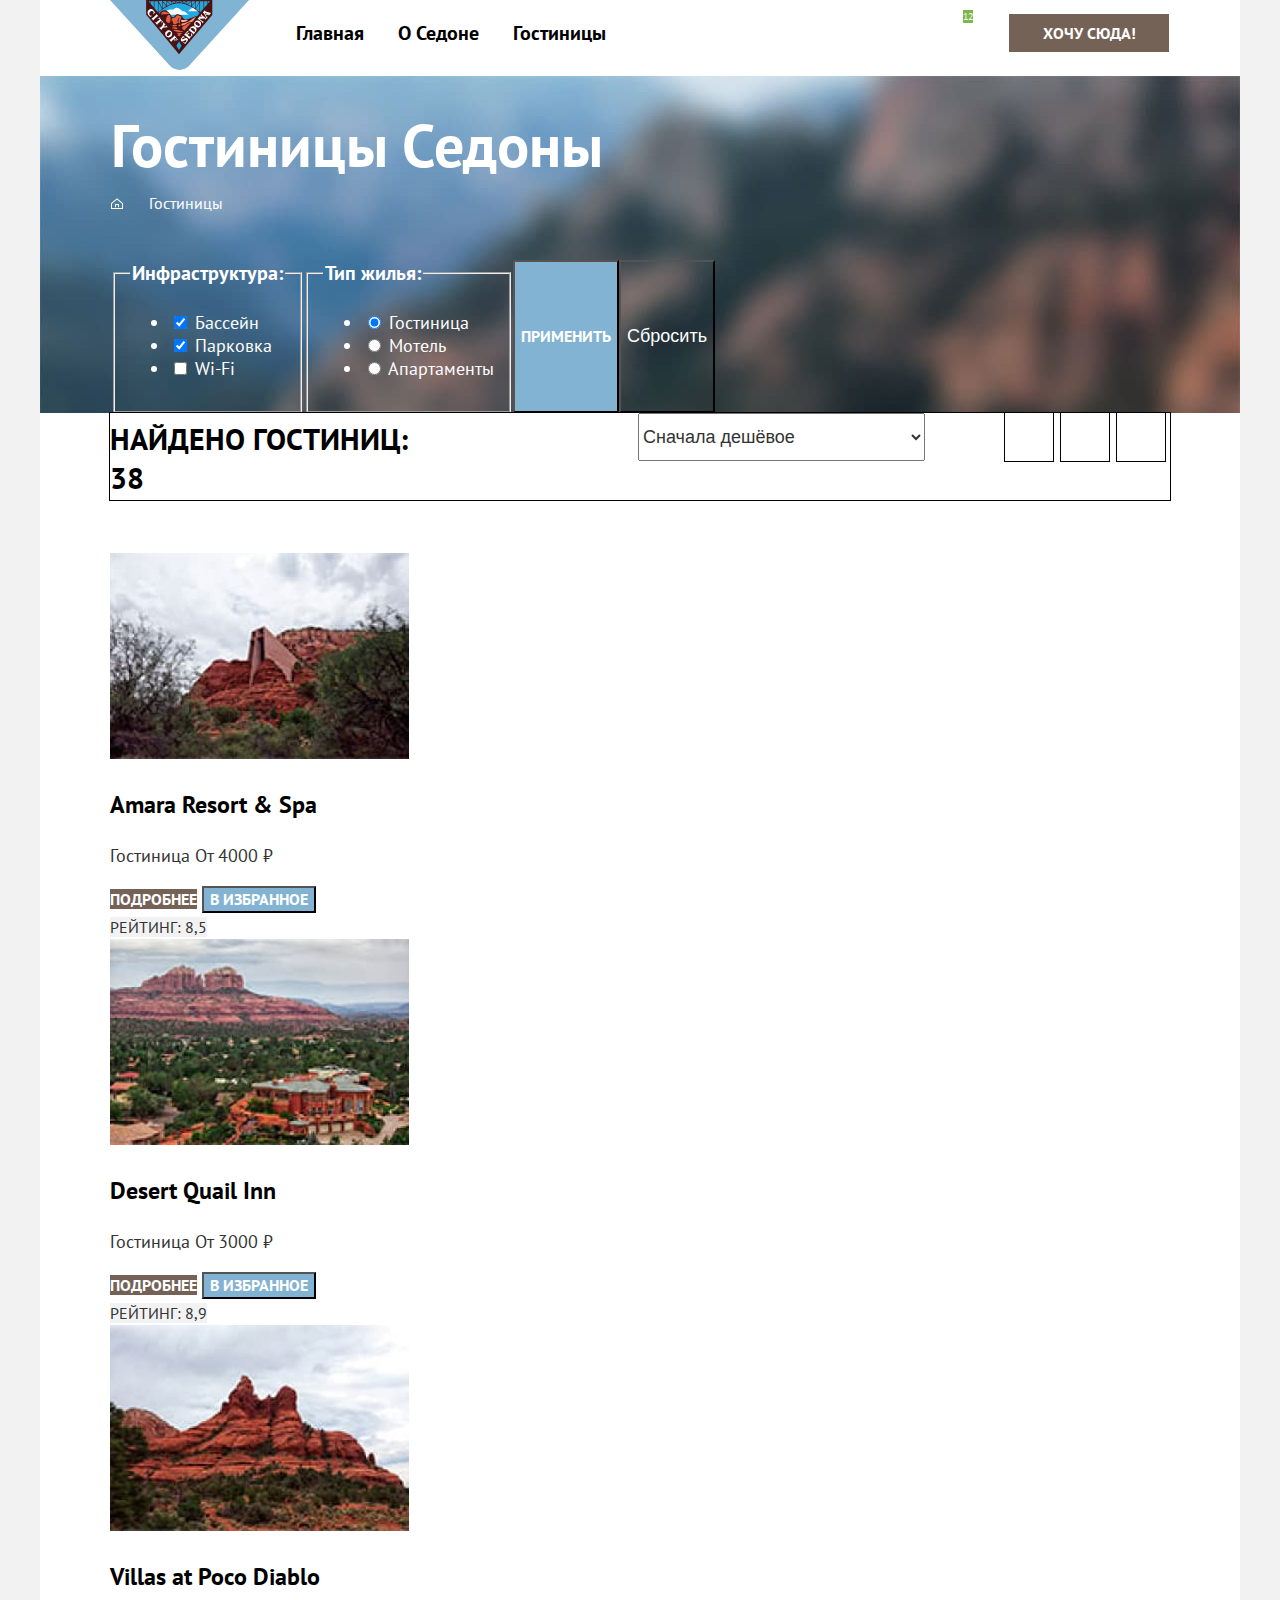
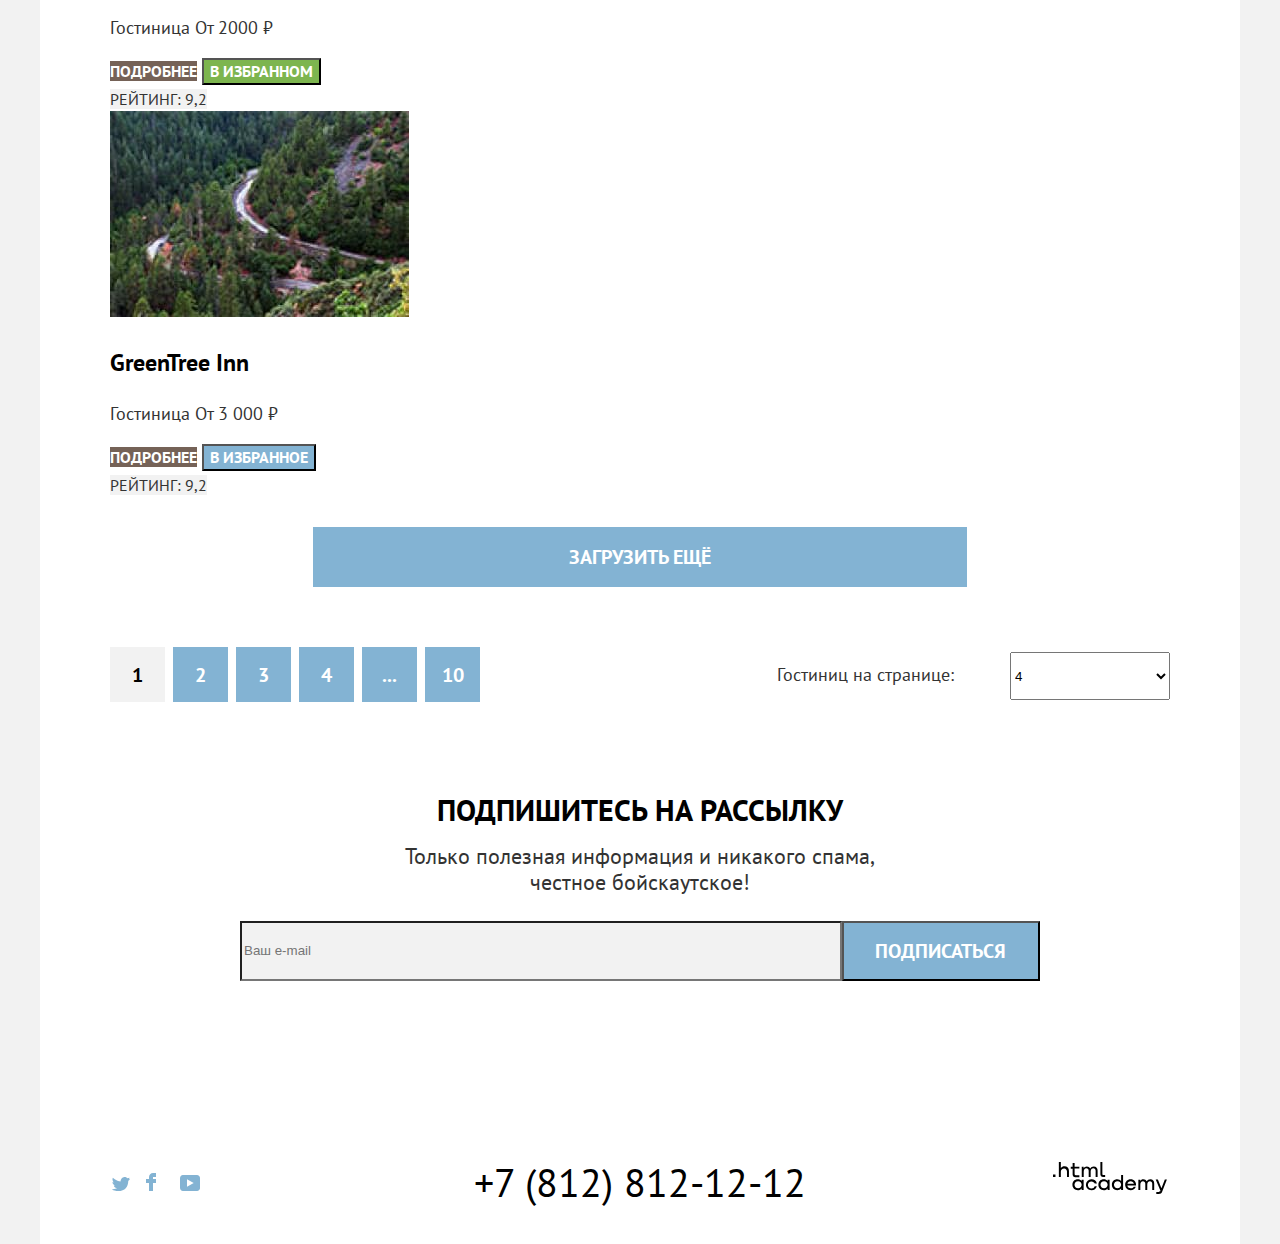
==== commit 0d64453b: "Merge pull request #7 from SergeyY1994/master" ====
--- a/catalog.html
+++ b/catalog.html
@@ -9,12 +9,10 @@
     <div class="page-container">
       <header class="page-header">
         <nav class="navigation">
+          <a class="sedona-logo" href="index.html">
+            <img class="page-header-logo" src="images/sedona-logo.svg" width="139" height="70" alt="Логотип Седона.">
+          </a>
           <ul class="navigation-list">
-            <li class="navigation-item">
-              <a class="navigation-link sedona-logo" href="index.html">
-                <img class="page-header-logo" src="images/sedona-logo.svg" width="139" height="70" alt="Логотип Седона.">
-              </a>
-            </li>
             <li class="navigation-item">
               <a class="navigation-link navigation-link-current" href="index.html">Главная</a>
             </li>
@@ -38,6 +36,7 @@
             </li>
             <li class="navigation-item">
               <a class="navigation-link-button" href="#">Хочу сюда!</a>
+            </li>
           </ul>
         </nav>
       </header>
@@ -54,7 +53,7 @@
               <a class="breadcrumbs-link">Гостиницы</a>
             </li>
           </ul>
-          <h2 class="visually-hidden" hidden>Фильтр гостиниц</h2>
+          <h2 class="visually-hidden">Фильтр гостиниц</h2>
           <form class="catalog-hotel-filter-form" action="https://echo.htmlacademy.ru/" method="get">
             <fieldset class="catalog-hotel-filter-group">
               <legend class="catalog-hotel-filter-title">Инфраструктура:</legend>
@@ -118,7 +117,7 @@
           </a>
         </section>
         <section class="catalog-hotel">
-          <h2 class="visually-hidden" hidden>Каталог гостиниц</h2>
+          <h2 class="visually-hidden">Каталог гостиниц</h2>
           <ul class="catalog-hotel-list">
             <li class="catalog-hotel-card">
               <a class="catalog-hotel-link" href="#">
@@ -229,7 +228,7 @@
         </section>
         <section class="catalog-subscribe-newsletter">
           <h2 class="catalog-subscribe-newsletter-title">Подпишитесь на рассылку</h2>
-          <p class="catalog-subscribe-newsletter-description">Только полезная информация и никакого спама, честное бойскаутское!</p>
+          <p class="catalog-subscribe-newsletter-description"><span class="decorative">Только полезная информация и никакого спама,</span> честное бойскаутское!</p>
           <form class="subscribe-newsletter-form" action="https://echo.htmlacademy.ru/" method="post">
             <div class="subscribe-newsletter-container">
               <input class="catalog-index-input" type="email" name="user-email" placeholder="Ваш e-mail" required>
@@ -241,7 +240,7 @@
       <footer class="page-footer">
         <div class="page-footer-container">
           <section class="socials">
-            <h2 class="visually-hidden" hidden>Социальные сети</h2>
+            <h2 class="visually-hidden">Социальные сети</h2>
             <ul class="socials-list">
               <li class="socials-item">
                 <a href="https://twitter.com/htmlacademy_ru">
@@ -261,7 +260,7 @@
             </ul>
           </section>
           <div class="contacts">
-            <h2 class="visually-hidden" hidden>Телефон</h2>
+            <h2 class="visually-hidden">Телефон</h2>
             <a class="contact-phone" href="tel:88128121212">+7 (812) 812-12-12</a>
           </div>
           <a class="htmlacademy-logo" href="https://htmlacademy.ru">
--- a/styles/styles.css
+++ b/styles/styles.css
@@ -1,6 +1,6 @@
 @font-face {
   font-family: "PT Sans";
-  src: url(../fonts/ptsans-400.woff2) format("woff2");
+  src: url("../fonts/ptsans-400.woff2") format("woff2");
   font-style: normal;
   font-weight: 400;
   font-display: swap;
@@ -10,7 +10,7 @@
   font-family: "PT Sans";
   font-style: normal;
   font-weight: 700;
-  src: url("fonts/pt-sans-bold.woff2") format("woff2");
+  src: url("../fonts/ptsans-700.woff2") format("woff2");
   font-display: swap;
 }
 
@@ -29,10 +29,28 @@
   color: #333333;
 }
 
+.visually-hidden {
+  position: absolute;
+  width: 1px;
+  height: 1px;
+  margin: -1px;
+  padding: 0;
+  border: 0;
+  clip: rect(0 0 0 0);
+  overflow: hidden;
+}
+
+/* line break */
+.decorative {
+  display: block;
+}
+
+
 .page-container {
   display: flex;
+  flex-wrap: wrap;
   flex-direction: column;
-  min-height: 100%;
+  min-height: 100vh;
   width: 1200px;
   margin: 0 auto;
   background-color: #FFFFFF;
@@ -52,10 +70,18 @@
   margin: 0 auto;
 }
 
+.sedona-logo {
+  margin-right: 30px;
+  padding: 0;
+}
+
 .navigation-list {
-  width: 550px;
+  display: flex;
+  flex-wrap: wrap;
+  width: 750px;
   margin: 0;
   padding: 0;
+  list-style-type: none;
 }
 
 .navigation-user {
@@ -64,10 +90,24 @@
 }
 
 .navigation-link {
+  display: block;
+  padding: 20px 17px;
+  font-weight: 700;
   font-size: 20px;
   line-height: 26px;
+  text-align: center;
   text-decoration: none;
   color: #000000;
+}
+
+.navigation-user .navigation-link {
+  min-width: 42px;
+  min-height: 66px;
+  padding: 0;
+}
+
+.navigation-user .navigation-item:nth-child(2) {
+  margin-right: 20px;
 }
 
 .navigation-btn-number {
@@ -80,7 +120,12 @@
 }
 
 .navigation-link-button {
-  font-family: inherit;
+  display: block;
+  width: 160px;
+  margin-top: 14px;
+  padding: 9px 0;
+  font-family: "PT Sans", sans-serif;
+  font-weight: 700;
   font-size: 16px;
   line-height: 20px;
   text-align: center;
@@ -100,9 +145,12 @@
   flex-grow: 1;
 }
 
+
 .main-index-header {
   width: 1200px;
   margin: 0 auto;
+  padding-top: 51px;
+  padding-bottom: 79px;
   text-align: center;
   background-color: #FFFFFF;
   background-image: url("../images/index-background.jpg");
@@ -112,11 +160,14 @@
 .main-index-header-img {
   display: block;
   margin: 0 auto;
+  margin-bottom: 146px;
 }
 
 .main-index-title {
-  width: 720px;
-  margin: 0 auto;
+  font-family: "PT Sans";
+  width: 720px;
+  margin: 0 auto;
+  margin-bottom: 23px;
   font-weight: 700;
   font-size: 30px;
   line-height: 36px;
@@ -146,14 +197,29 @@
   flex-wrap: wrap;
   margin: 0;
   padding: 0;
+  list-style-type: none;
 }
 
 .advantages-item {
   width: 400px;
+  min-height: 384px;
+  box-sizing: border-box;
+  padding-top: 98px;
+}
+
+.advantages-item-with-icon {
+  padding-top: 184px;
+}
+
+.advantages-item-with-icon .advantages-title {
+  width: 250px;
+  margin-bottom: 20px;
 }
 
 .advantages-item-image {
   width: 800px;
+  height: 384px;
+  box-sizing: border-box;
 }
 
 .advantages-img {
@@ -161,8 +227,9 @@
 }
 
 .advantages-title {
-  width: 250px;
-  margin: 0 auto;
+  width: 180px;
+  margin: 0 auto;
+  margin-bottom: 25px;
   font-weight: 700;
   font-size: 24px;
   line-height: 28px;
@@ -171,8 +238,10 @@
 }
 
 .advantages-text {
+  display: block;
   width: 250px;
   margin: 0 auto;
+  margin-bottom: 26px;
   font-size: 18px;
   line-height: 21px;
   text-align: center;
@@ -210,7 +279,8 @@
 
 .hotel-search {
   width: 1200px;
-  margin-top: 0px;
+  padding-top: 91px;
+  padding-bottom: 93px;
   text-align: center;
   background-color: #FFFFFF;
 }
@@ -218,6 +288,7 @@
 .hotel-search-title {
   width: 720px;
   margin: 0 auto;
+  margin-bottom: 15px;
   font-weight: 700;
   font-size: 30px;
   line-height: 36px;
@@ -228,10 +299,12 @@
 .hotel-search-description {
   width: 720px;
   margin: 0 auto;
+  margin-bottom: 71px;
   font-size: 22px;
 }
 
 .hotel-search-link {
+  display: block;
   width: 575px;
   margin: 0 auto;
   padding: 15px 150px;
@@ -247,6 +320,8 @@
 .index-subscribe-newsletter {
   width: 1200px;
   margin: 0 auto;
+  padding-top: 94px;
+  padding-bottom: 94px;
   text-align: center;
   color: #FFFFFF;
   background-color: #000000;
@@ -258,6 +333,7 @@
 .index-subscribe-newsletter-title {
   width: 720px;
   margin: 0 auto;
+  margin-bottom: 15px;
   font-weight: 700;
   font-size: 30px;
   line-height: 36px;
@@ -267,6 +343,7 @@
 .index-subscribe-newsletter-description {
   width: 720px;
   margin: 0 auto;
+  margin-bottom: 26px;
   font-size: 22px;
   line-height: 26px;
 }
@@ -274,6 +351,7 @@
 .subscribe-newsletter-container {
   display: flex;
   width: 800px;
+  height: 60px;
   margin: 0 auto;
 }
 
@@ -301,7 +379,9 @@
 
 .catalog-hotel-filter {
   width: 1200px;
-  margin: 0 auto;
+  box-sizing: border-box;
+  margin: 0 auto;
+  padding: 30px 71px 0px 71px;
   color: #FFFFFF;
   background-color: #000000;
   background: url("../images/catalog-background.jpg");
@@ -311,19 +391,24 @@
 
 .catalog-header-title {
   width: 528px;
-  margin-left: 70px;
+  margin-top: 0;
+  margin-bottom: 5px;
   font-weight: 700;
   font-size: 60px;
   line-height: 78px;
 }
 
 .breadcrumbs {
+  display: flex;
   width: 200px;
-  display: flex;
-  margin-left: 70px;
+  margin: 0;
+  padding: 0;
+  margin-bottom: 45px;
+  list-style-type: none;
 }
 
 .breadcrumbs-link {
+  margin-right: 26px;
   font-size: 16px;
   line-height: 21px;
 }
@@ -367,12 +452,16 @@
   display: flex;
   width: 1060px;
   margin: 0 auto;
+  margin-bottom: 53px;
   color: #000000;
   background: #FFFFFF;
+  outline: 1px solid black;
 }
 
 .catalog-sorting-title {
-  width: 337px;
+  width: 338px;
+  margin-top: 6px;
+  margin-bottom: 3px;
   margin-right: 190px;
   font-weight: 700;
   font-size: 30px;
@@ -382,12 +471,25 @@
 
 .select-control {
   width: 287px;
+  height: 48px;
   margin-right: 80px;
   font-size: 18px;
   line-height: 23px;
   color: #333333;
 }
 
+.catalog-sorting-button {
+  width: 48px;
+  height: 48px;
+  box-sizing: border-box;
+  margin-right: 8px;
+  outline: 1px solid black;
+}
+
+.catalog-sorting-button:last-child {
+  margin-right: 0;
+}
+
 .catalog-hotel {
   width: 1060px;
   margin: 0 auto;
@@ -397,6 +499,8 @@
 .catalog-hotel-list {
   width: 1060px;
   margin: 0 auto;
+  padding: 0;
+  list-style-type: none;
 }
 
 .catalog-hotel-card {
@@ -465,6 +569,9 @@
 .pagination-more-container {
   width: 1060px;
   margin: 0 auto;
+  margin-bottom: 30px;
+  padding-top: 30px;
+  padding-bottom: 30px;
 }
 
 .pagination-more {
@@ -487,11 +594,28 @@
   width: 1060px;
 }
 
+.pagination {
+  display: flex;
+  margin: 0;
+  padding-left: 0;
+  list-style-type: none;
+}
+
 .pagination-item {
+  margin-right: 8px;
   background: #83B3D3;
 }
 
+.pagination-item:last-child {
+  margin-right: 0;
+}
+
 .pagination-link {
+  display: block;
+  box-sizing: border-box;
+  width: 55px;
+  height: 55px;
+  padding-top: 15px;
   text-align: center;
   font-weight: 700;
   font-size: 20px;
@@ -510,14 +634,24 @@
 }
 
 .pagination-label-description {
+  display: inline-block;
+  margin-top: 16px;
+  margin-right: 51px;
   font-size: 18px;
   line-height: 23px;
   color: #333333;
 }
 
+.pagination-select-control {
+  width: 160px;
+  height: 48px;
+}
+
 .catalog-subscribe-newsletter {
   width: 1200px;
   margin: 0 auto;
+  padding-top: 90px;
+  padding-bottom: 141px;
   text-align: center;
   background: #FFFFFF;
 }
@@ -525,6 +659,7 @@
 .catalog-subscribe-newsletter-title {
   width: 720px;
   margin: 0 auto;
+  margin-bottom: 15px;
   font-weight: 700;
   font-size: 30px;
   line-height: 36px;
@@ -535,6 +670,7 @@
 .catalog-subscribe-newsletter-description {
   width: 720px;
   margin: 0 auto;
+  margin-bottom: 26px;
   font-size: 22px;
   line-height: 26px;
   color: #333333;
@@ -555,20 +691,38 @@
 .page-footer-container {
   display: flex;
   width: 1200px;
+  padding-top: 40px;
+  padding-bottom: 30px;
 }
 
 .socials {
   width: 107px;
-  margin: 0 61px 0 72px;
+  margin: 9px 61px 0 72px;
+}
+
+.socials-list {
+  display: flex;
+  flex-wrap: wrap;
+  margin: 0;
+  padding: 0;
+  list-style-type: none;
+}
+
+.socials-item a {
+  display: block;
+  min-width: 34px;
+  min-height: 20px;
 }
 
 .contacts {
-  width: 720px;
-  margin: 0 53px 0 0;
+  display: flex;
+  width: 720px;
+  margin-right: 53px;
   text-align: center;
 }
 
 .contact-phone {
+  margin: 0 auto;
   font-size: 40px;
   line-height: 40px;
   text-align: center;
@@ -579,5 +733,5 @@
 
 .htmlacademy-logo {
   width: 115px;
-  margin: 0 72px 0 0;
-}
+  margin-bottom: 14px;
+}
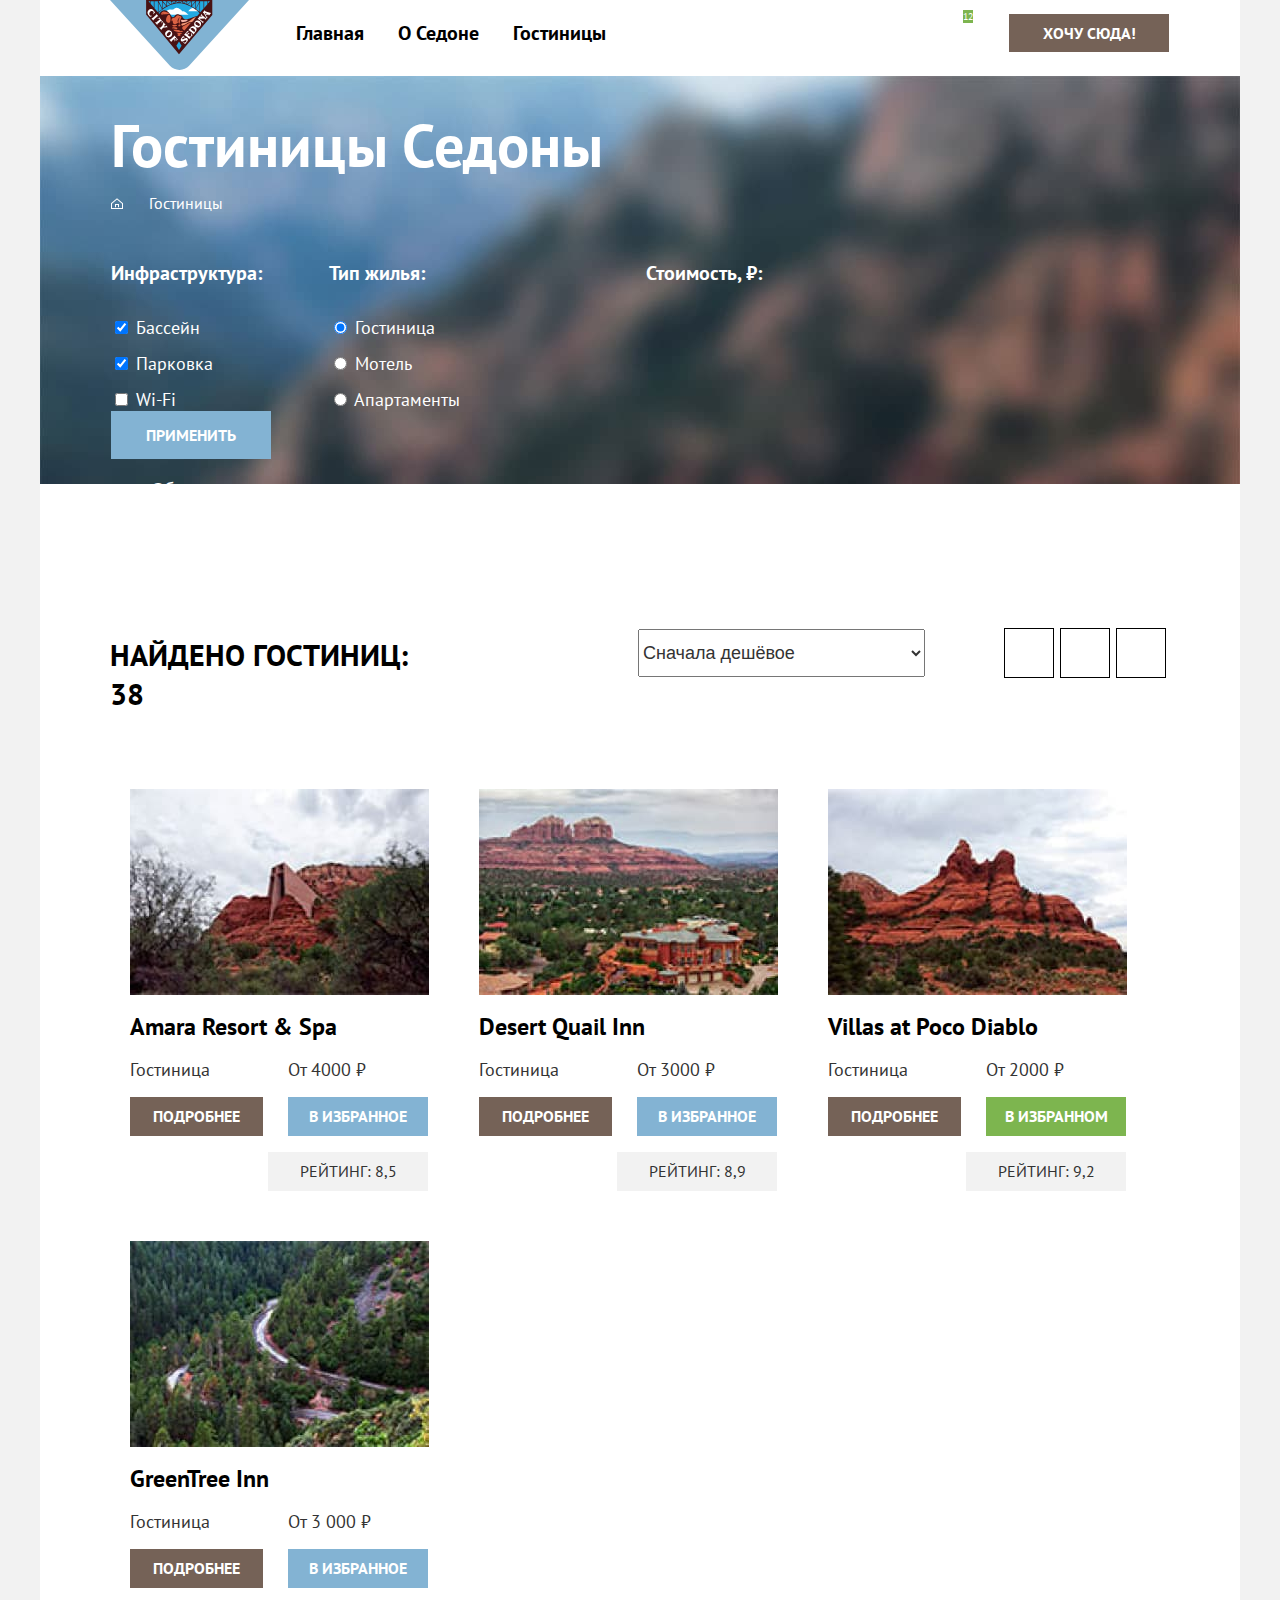
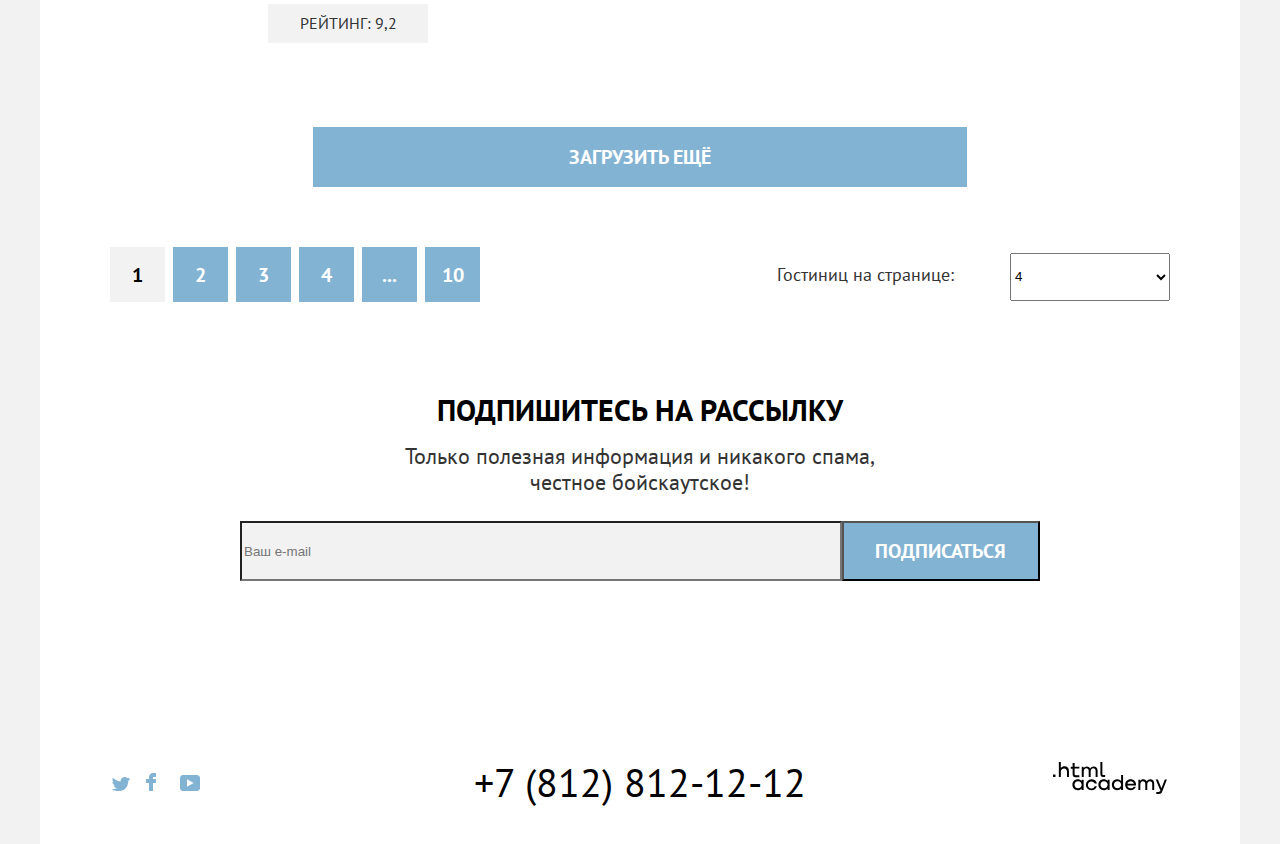
==== commit 962466ea: "Добавляет мелкие сетки" ====
--- a/catalog.html
+++ b/catalog.html
@@ -95,8 +95,13 @@
                 </li>
               </ul>
             </fieldset>
-            <button class="button-submit" type="submit">Применить</button>
-            <button class="button-reset" type="reset">Сбросить</button>
+            <fieldset class="catalog-hotel-filter-price">
+              <legend class="catalog-hotel-filter-title">Стоимость, ₽:</legend>
+            </fieldset>
+            <div class="form-button-contain">
+              <button class="button-submit" type="submit">Применить</button>
+              <button class="button-reset" type="reset">Сбросить</button>
+            </div>
           </form>
         </section>
         <section class="catalog-sorting">
@@ -122,12 +127,10 @@
             <li class="catalog-hotel-card">
               <a class="catalog-hotel-link" href="#">
                 <img class="catalog-hotel-img" src="images/hotel-1.jpg" width="299" height="206" alt="Amara Resort & Spa.">
-                <h3 class="catalog-hotel-title">Amara Resort & Spa</h3>
-              </a>
-              <p class="catalog-hotel-text">
-                <span class="catalog-hotel-desc">Гостиница</span>
-                <span class="catalog-hotel-price">От 4000 ₽</span>
-              </p>
+              </a>
+              <h3 class="catalog-hotel-title">Amara Resort & Spa</h3>
+              <span class="catalog-hotel-text">Гостиница</span>
+              <span class="catalog-hotel-text">От 4000 ₽</span>
               <a class="catalog-hotel-more" href="#">подробнее</a>
               <button class="catalog-hotel-button" type="button">В избранное</button>
               <div class="catalog-hotel-star-rating">
@@ -141,12 +144,10 @@
             <li class="catalog-hotel-card">
               <a class="catalog-hotel-link" href="#">
                 <img class="catalog-hotel-img" src="images/hotel-2.jpg" width="299" height="206" alt="Desert Quail Inn.">
-                <h3 class="catalog-hotel-title">Desert Quail Inn</h3>
-              </a>
-              <p class="catalog-hotel-text">
-                <span class="catalog-hotel-desc">Гостиница</span>
-                <span class="catalog-hotel-price">От 3000 ₽</span>
-              </p>
+              </a>
+              <h3 class="catalog-hotel-title">Desert Quail Inn</h3>
+              <span class="catalog-hotel-text">Гостиница</span>
+              <span class="catalog-hotel-text">От 3000 ₽</span>
               <a class="catalog-hotel-more" href="#">подробнее</a>
               <button class="catalog-hotel-button" type="button">В избранное</button>
               <div class="catalog-hotel-star-rating">
@@ -159,12 +160,10 @@
             <li class="catalog-hotel-card">
               <a class="catalog-hotel-link" href="#">
                 <img class="catalog-hotel-img" src="images/hotel-3.jpg" width="299" height="206" alt="Villas at Poco Diablo.">
-                <h3 class="catalog-hotel-title">Villas at Poco Diablo</h3>
-              </a>
-              <p class="catalog-hotel-text">
-                <span class="catalog-hotel-desc">Гостиница</span>
-                <span class="catalog-hotel-price">От 2000 ₽</span>
-              </p>
+              </a>
+              <h3 class="catalog-hotel-title">Villas at Poco Diablo</h3>
+              <span class="catalog-hotel-text">Гостиница</span>
+              <span class="catalog-hotel-text">От 2000 ₽</span>
               <a class="catalog-hotel-more" href="#">подробнее</a>
               <button class="catalog-hotel-button-checked" type="button">В избранном</button>
               <div class="catalog-hotel-star-rating">
@@ -176,12 +175,10 @@
             <li class="catalog-hotel-card">
               <a class="catalog-hotel-link" href="#">
                 <img class="catalog-hotel-img" src="images/hotel-4.jpg" width="299" height="206" alt="GreenTree Inn.">
-                <h3 class="catalog-hotel-title">GreenTree Inn</h3>
-              </a>
-              <p class="catalog-hotel-text">
-                <span class="catalog-hotel-desc">Гостиница</span>
-                <span class="catalog-hotel-price">От 3 000 ₽</span>
-              </p>
+              </a>
+              <h3 class="catalog-hotel-title">GreenTree Inn</h3>
+                <span class="catalog-hotel-text">Гостиница</span>
+                <span class="catalog-hotel-text">От 3 000 ₽</span>
               <a class="catalog-hotel-more" href="#">подробнее</a>
               <button class="catalog-hotel-button" type="button">В избранное</button>
               <div class="catalog-hotel-star-rating">
--- a/styles/styles.css
+++ b/styles/styles.css
@@ -381,7 +381,8 @@
   width: 1200px;
   box-sizing: border-box;
   margin: 0 auto;
-  padding: 30px 71px 0px 71px;
+  margin-bottom: 44px;
+  padding: 30px 71px 83px 71px;
   color: #FFFFFF;
   background-color: #000000;
   background: url("../images/catalog-background.jpg");
@@ -415,21 +416,66 @@
 
 .catalog-hotel-filter-form {
   display: flex;
+  flex-wrap: wrap;
   width: 1060px;
   margin: 0 auto;
 }
 
+.catalog-hotel-filter-group {
+  width: 150px;
+  margin: 0;
+  margin-right: 67px;
+  padding: 0;
+  border: none;
+}
+
+.catalog-hotel-filter-group:nth-child(2) {
+  margin-right: 167px;
+}
+
+.catalog-hotel-filter-price {
+  width: 287px;
+  margin: 0;
+  margin-right: 79px;
+  padding: 0;
+  border: none;
+}
+
+.catalog-hotel-filter-price .catalog-hotel-filter-title {
+  margin-bottom: 34px;
+}
+
 .catalog-hotel-filter-title {
+  margin-bottom: 30px;
+  padding: 0;
   font-weight: 700;
   font-size: 20px;
 }
 
 .catalog-hotel-filter-list {
+  list-style-type: none;
+  margin: 0;
+  padding: 0;
   font-size: 18px;
   line-height: 23px;
 }
 
+.catalog-hotel-filter-item:not(:last-child) {
+  margin-bottom: 13px;
+}
+
+.form-button-contain {
+  display: flex;
+  flex-direction: column;
+  align-self: flex-end;
+  width: 160px;
+}
+
 .button-submit {
+  width: 160px;
+  min-height: 48px;
+  padding: 0;
+  margin-bottom: 20px;
   font-family: inherit;
   font-weight: 700;
   font-size: 16px;
@@ -438,14 +484,18 @@
   text-transform: uppercase;
   color: #FFFFFF;
   background: #83B3D3;
+  border: none;
 }
 
 .button-reset {
+  width: 160px;
+  padding: 0;
   background-color: inherit;
   font-size: 18px;
   line-height: 23px;
   text-align: center;
   color: #FFFFFF;
+  border: none;
 }
 
 .catalog-sorting {
@@ -455,7 +505,6 @@
   margin-bottom: 53px;
   color: #000000;
   background: #FFFFFF;
-  outline: 1px solid black;
 }
 
 .catalog-sorting-title {
@@ -483,7 +532,7 @@
   height: 48px;
   box-sizing: border-box;
   margin-right: 8px;
-  outline: 1px solid black;
+  outline: solid 1px black;
 }
 
 .catalog-sorting-button:last-child {
@@ -497,21 +546,33 @@
 }
 
 .catalog-hotel-list {
+  display: grid;
+  grid-template-columns: repeat(3, 299px);
+  gap: 50px;
   width: 1060px;
-  margin: 0 auto;
-  padding: 0;
+  box-sizing: border-box;
+  margin: 0 auto;
+  margin-bottom: 34px;
+  padding: 20px;
   list-style-type: none;
 }
 
 .catalog-hotel-card {
-  width: 340px;
+  display: grid;
+  grid-template-columns: 133px 140px;
+  grid-template-rows: 206px auto auto auto;
+  gap: 16px 25px;
+  width: 299px;
 }
 
 .catalog-hotel-link {
+  grid-column: 1 / -1;
   text-decoration: none;
 }
 
 .catalog-hotel-title {
+  grid-column: 1 / -1;
+  margin: 0;
   font-weight: 700;
   font-size: 24px;
   line-height: 31px;
@@ -525,6 +586,7 @@
 }
 
 .catalog-hotel-more {
+  padding: 9px 0;
   font-weight: 700;
   font-size: 16px;
   line-height: 21px;
@@ -544,6 +606,7 @@
   text-transform: uppercase;
   color: #FFFFFF;
   background: #83B3D3;
+  border: none;
 }
 
 .catalog-hotel-button-checked {
@@ -555,9 +618,18 @@
   text-transform: uppercase;
   color: #FFFFFF;
   background: #7DB54F;
+  border: none;
+}
+
+.catalog-hotel-star-rating {
+  display: flex;
+  grid-column: 1 / -1;
 }
 
 .rating {
+  width: 160px;
+  padding: 9px 0;
+  margin-left: auto;
   font-size: 16px;
   line-height: 21px;
   text-align: center;
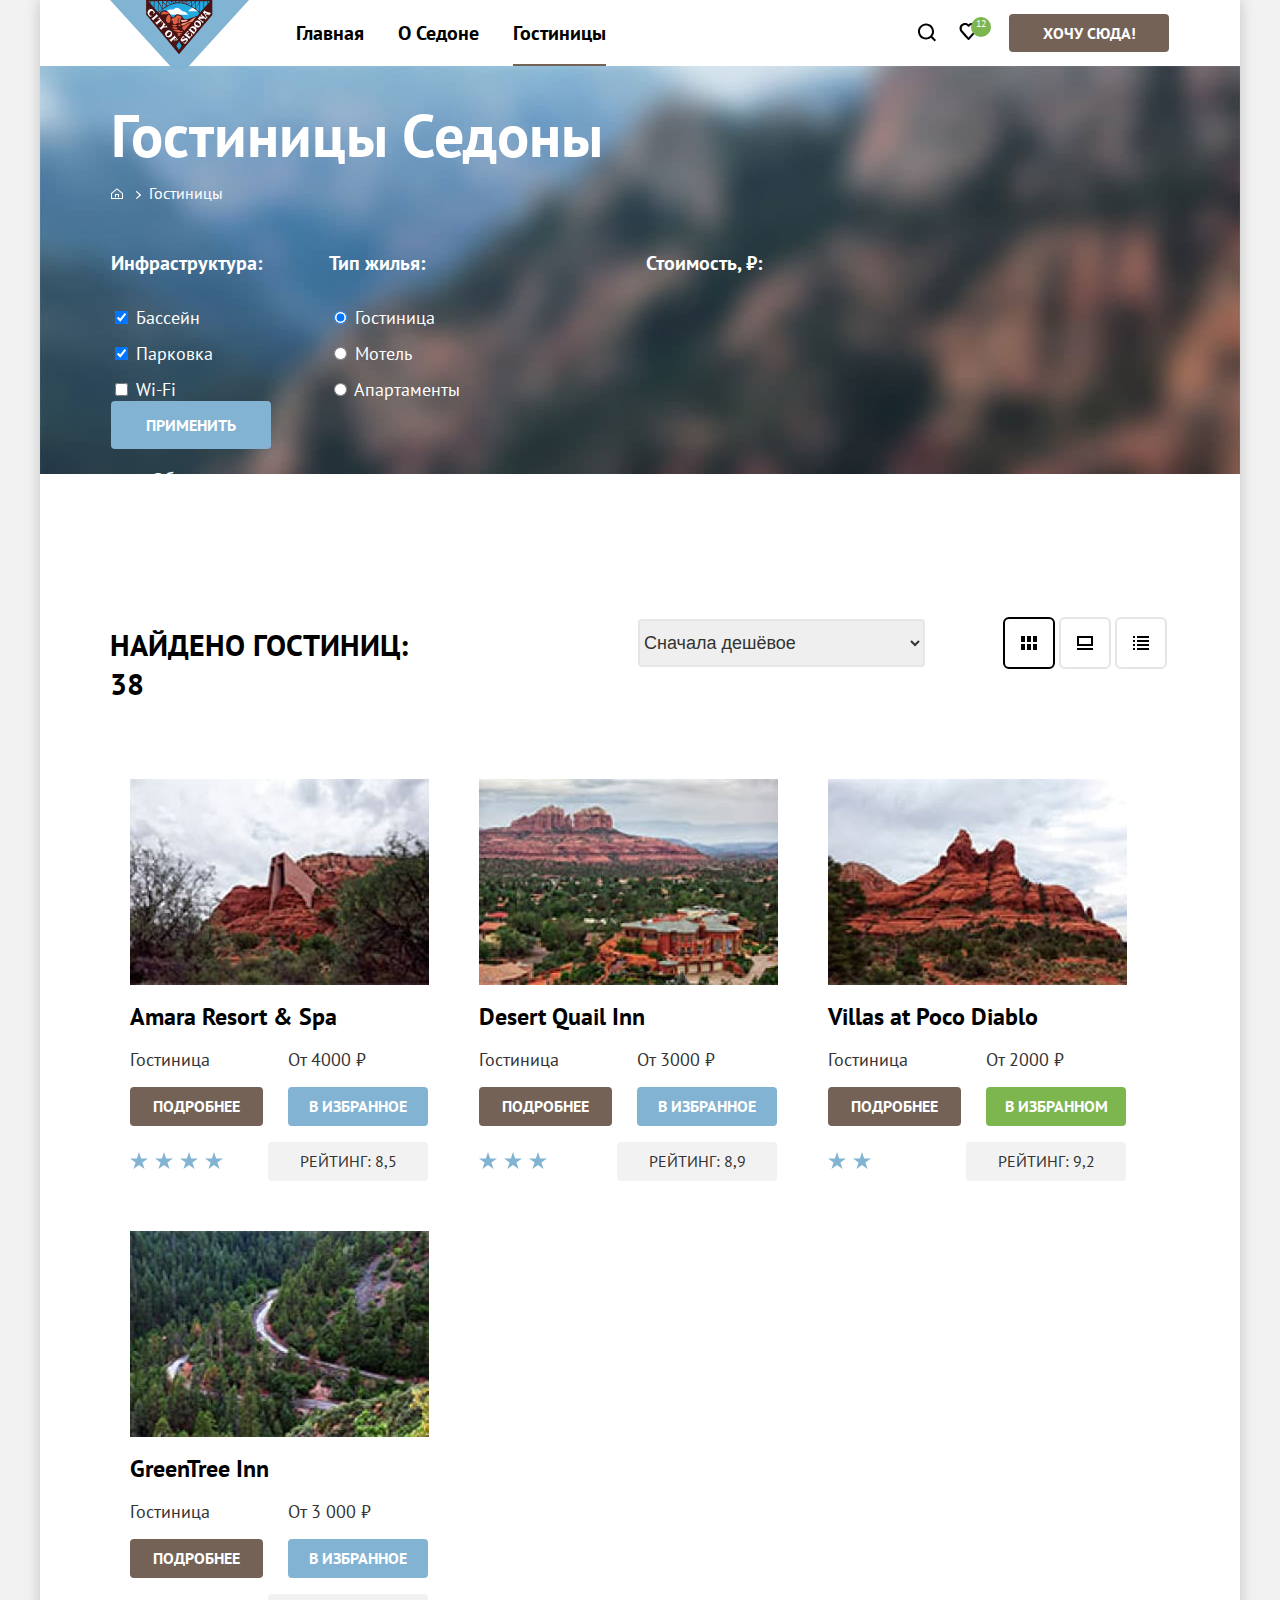
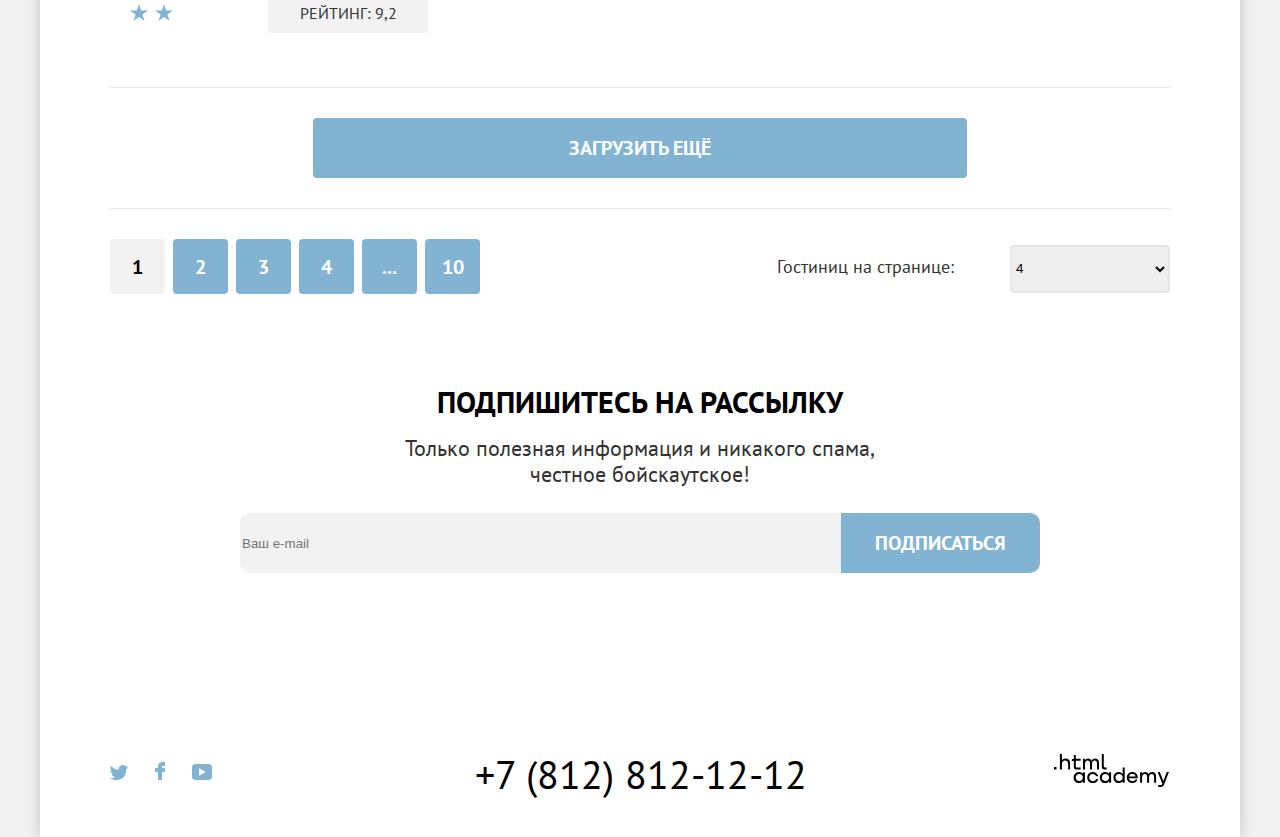
==== commit d4afe7b1: "Merge pull request #9 from SergeyY1994/master" ====
--- a/catalog.html
+++ b/catalog.html
@@ -14,23 +14,25 @@
           </a>
           <ul class="navigation-list">
             <li class="navigation-item">
-              <a class="navigation-link navigation-link-current" href="index.html">Главная</a>
+              <a class="navigation-link" href="index.html">Главная</a>
             </li>
             <li class="navigation-item">
               <a class="navigation-link" href="#">О Седоне</a>
             </li>
             <li class="navigation-item">
-              <a class="navigation-link" href="#">Гостиницы</a>
+              <a class="navigation-link navigation-link-current" href="#">Гостиницы</a>
             </li>
           </ul>
           <ul class="navigation-list navigation-user">
             <li class="navigation-item search">
               <a class="navigation-link" href="#">
+                <svg class="navigation-icon" aria-hidden="true" focusable="false" width="20" height="19" fill="none" xmlns="http://www.w3.org/2000/svg"><path d="m19.026 17.05-3.71-3.7c1.002-1.3 1.704-3 1.704-4.9 0-4.4-3.61-8-8.023-8C4.585.45.975 4.15.975 8.55c0 4.4 3.61 8 8.022 8 1.805 0 3.51-.6 4.914-1.7l3.71 3.7 1.405-1.5Zm-10.029-2.5c-3.309 0-6.017-2.7-6.017-6s2.708-6 6.017-6c3.31 0 6.017 2.7 6.017 6s-2.707 6-6.017 6Z"/></svg>
                 <span class="visually-hidden">Поиск</span>
               </a>
             </li>
             <li class="navigation-item">
               <a class="navigation-link" href="#">
+                <svg class="navigation-icon" aria-hidden="true" focusable="false" width="19" height="17" fill="none" xmlns="http://www.w3.org/2000/svg"><path d="M9.444 17c-.301 0-.602-.1-.802-.4-5.416-6.1-6.72-7.5-7.02-7.9C.92 7.8.519 6.6.519 5.4c0-3 2.406-5.4 5.515-5.4 1.304 0 2.507.5 3.51 1.3C10.547.5 11.851 0 13.054 0c3.008 0 5.516 2.4 5.516 5.4 0 1.3-.502 2.5-1.304 3.4l-7.02 7.9c-.2.2-.401.3-.802.3ZM3.427 7.5c.3.4 3.51 4 6.117 6.9l6.218-7c.501-.5.702-1.2.702-2 0-1.8-1.505-3.3-3.31-3.3-1.002 0-2.005.5-2.707 1.3-.301.3-.602.4-.903.4-.3 0-.602-.2-.802-.4-.702-.8-1.705-1.3-2.708-1.3-1.805 0-3.31 1.5-3.31 3.3-.1.9.302 1.6.703 2.1-.1 0-.1 0 0 0Z"/></svg>
                 <span class="navigation-btn-number">12</span>
               </a>
             </li>
@@ -50,7 +52,7 @@
               </a>
             </li>
             <li class="breadcrumbs-item">
-              <a class="breadcrumbs-link">Гостиницы</a>
+              <a class="breadcrumbs-link" href="#">Гостиницы</a>
             </li>
           </ul>
           <h2 class="visually-hidden">Фильтр гостиниц</h2>
@@ -111,7 +113,7 @@
             <option value="cheap" selected>Сначала дешёвое</option>
             <option value="expensive">Сначала дорогое</option>
           </select>
-          <a class="catalog-sorting-button" href="#">
+          <a class="catalog-sorting-button current-button" href="#">
             <span class="visually-hidden">Показать карточки</span>
           </a>
           <a class="catalog-sorting-button" href="#">
@@ -241,17 +243,17 @@
             <ul class="socials-list">
               <li class="socials-item">
                 <a href="https://twitter.com/htmlacademy_ru">
-                  <img src="images/icons/twitter.svg" width="18" height="14" alt="Twitter.">
+                  <svg class="socials-icon" aria-hidden="true" focusable="false" width="18" height="15" fill="none" xmlns="http://www.w3.org/2000/svg"><path d="M11.6.2c1.8-.5 3.2.3 3.8 1.2.7-.2 1.4-.5 2.1-.7 0 .9-.6 1.5-.9 1.8.7.1 1.4-.6 1.4-.6-.2 1-1.1 1.8-1.7 2C16.1 10.7 13 15.1 5.7 15h-.5c-.4 0-4.4-.5-5.2-1.9 2.4.2 4.1-.4 5-1.2-1-.3-2.9-.4-3.2-2.9.4.1.6.2 1.3.1C1.8 8.3.4 7.5.5 5.3c.3.3 1.1.5 1.4.5C1.1 5.6-.2 2.5.9.9c1.9 1.9 4 3.6 7.6 3.8C8.7 2.3 9.7.8 11.6.2Z"/></svg>
                 </a>
               </li>
               <li class="socials-item">
                 <a href="https://www.facebook.com/htmlacademy">
-                  <img src="images/icons/facebook.svg" width="10" height="18" alt="Facebook.">
+                  <svg class="socials-icon" aria-hidden="true" focusable="false" width="10" height="18" fill="none" xmlns="http://www.w3.org/2000/svg"><path d="M7 0C4.8 0 3 1.8 3 4v2H0v4h3v8h4v-8h3V6H7V4h3V0H7Z"/></svg>
                 </a>
               </li>
               <li class="socials-item">
                 <a href="https://www.youtube.com/c/HTMLAcademyRUS">
-                  <img src="images/icons/youtube.svg" width="20" height="16" alt="Youtube.">
+                  <svg class="socials-icon" aria-hidden="true" focusable="false" width="20" height="16" fill="none" xmlns="http://www.w3.org/2000/svg"><path d="M17 0H2.9C1.2 0 0 1.5 0 3.2v9.5C0 14.5 1.2 16 2.9 16h14.3c1.5 0 2.9-1.5 2.9-3.2V3.2C19.9 1.5 18.7 0 17 0ZM7 11.8V4.2L13.7 8 7 11.8Z"/></svg>
                 </a>
               </li>
             </ul>
@@ -260,8 +262,8 @@
             <h2 class="visually-hidden">Телефон</h2>
             <a class="contact-phone" href="tel:88128121212">+7 (812) 812-12-12</a>
           </div>
-          <a class="htmlacademy-logo" href="https://htmlacademy.ru">
-            <img src="images/htmlacademy-logo.svg" width="114" height="32" alt="Логотип htmlacademy.">
+          <a class="htmlacademy-link" href="https://htmlacademy.ru">
+            <svg class="htmlacademy-logo" aria-hidden="true" focusable="false" width="115" height="33" fill="none" xmlns="http://www.w3.org/2000/svg"><path d="M0 12.9v2.6h2.5v-2.6H0ZM11.6 4.5c-1.6 0-2.8.7-3.6 1.7h-.1V0h-2v15.5h2v-5.3c0-2.1 1.3-3.6 3.3-3.6 1.8 0 2.9 1.4 2.9 3.2v5.7h2V9.4c.1-3-1.8-4.9-4.5-4.9ZM26.6 4.8h-4.8V1.1h-2v3.8h-1.9v2h1.9v6c0 1.7 1 2.7 2.7 2.7h4.1v-2h-3.7c-.7 0-1.1-.4-1.1-1.1V6.8h4.8v-2ZM41.1 4.6c-1.6 0-2.9.8-3.5 2.1h-.1c-.6-1.2-1.8-2.1-3.4-2.1-1.4 0-2.5.8-3.1 1.8h-.1V4.8H29v10.6h2V10c0-2 1-3.5 2.6-3.5 1.5 0 2.4 1 2.4 2.6v6.3h2V9.8c0-2.4 1.4-3.3 2.6-3.3 1.5 0 2.4 1 2.4 2.6v6.3h2V8.9c.1-2.5-1.4-4.3-3.9-4.3ZM47.8 12.7c0 1.7 1 2.7 2.8 2.7h2v-2h-1.7c-.7 0-1.1-.4-1.1-1.1V0h-2v12.7ZM28.9 19.7c-.9-1.1-2.2-1.8-3.9-1.8-3.1 0-5.4 2.3-5.4 5.6s2.3 5.6 5.4 5.6c1.8 0 3-.8 3.8-1.9h.1v1.6h2V18.2h-2v1.5Zm-3.6 7.4c-2.2 0-3.6-1.6-3.6-3.6s1.4-3.6 3.6-3.6 3.6 1.6 3.6 3.6c0 1.9-1.4 3.6-3.6 3.6ZM44.2 22c-.5-2.4-2.6-4.1-5.4-4.1a5.4 5.4 0 0 0-5.6 5.6c0 3.1 2.2 5.6 5.6 5.6 2.8 0 4.9-1.8 5.4-4.2h-2.1a3.4 3.4 0 0 1-3.3 2.3c-2.2 0-3.6-1.6-3.6-3.6s1.4-3.6 3.6-3.6c1.6 0 2.8 1 3.3 2.2h2.1V22ZM55.1 19.7c-.9-1.1-2.2-1.8-3.9-1.8-3.1 0-5.4 2.3-5.4 5.6s2.3 5.6 5.4 5.6c1.8 0 3-.8 3.8-1.9h.1v1.6h2V18.2h-2v1.5Zm-3.6 7.4c-2.2 0-3.6-1.6-3.6-3.6s1.4-3.6 3.6-3.6 3.6 1.6 3.6 3.6c0 1.9-1.5 3.6-3.6 3.6ZM68.7 19.8c-.9-1.1-2.2-1.9-3.9-1.9-3.1 0-5.4 2.3-5.4 5.6s2.2 5.6 5.4 5.6c1.7 0 3-.8 3.8-1.8h.1v1.5h2V13.4h-2v6.4Zm-3.6 7.3c-2.2 0-3.6-1.6-3.6-3.6s1.4-3.6 3.6-3.6 3.6 1.6 3.6 3.6c-.1 2-1.5 3.6-3.6 3.6ZM78.3 17.9c-3.3 0-5.5 2.5-5.5 5.6 0 3 2.1 5.6 5.5 5.6 2.5 0 4.5-1.3 5.2-3.6h-2.1c-.5 1-1.6 1.6-3 1.6-1.9 0-3.3-1.3-3.4-2.9h8.8c.2-3.6-2-6.3-5.5-6.3Zm0 1.9c1.7 0 3 1 3.3 2.6h-6.5c.3-1.5 1.5-2.6 3.2-2.6ZM98.2 17.9c-1.6 0-2.9.8-3.6 2h-.1c-.6-1.2-1.8-2-3.4-2-1.4 0-2.5.7-3.1 1.8v-1.5h-1.9v10.6h2v-5.4c0-2 1-3.4 2.6-3.5 1.5 0 2.4 1 2.4 2.6v6.3h2v-5.6c0-2.4 1.4-3.3 2.6-3.3 1.5 0 2.4 1 2.4 2.6v6.3h2v-6.5c.1-2.6-1.4-4.4-3.9-4.4ZM109.4 27l-3.6-8.9h-2.2l4.8 11.6c-.3.9-.7 1.2-1.7 1.2h-2.5v2h2.5c1.8 0 2.8-.8 3.5-2.6l4.7-12.2h-2.1l-3.4 8.9Z"/></svg>
           </a>
           </div>
       </footer>
--- a/styles/styles.css
+++ b/styles/styles.css
@@ -54,6 +54,7 @@
   width: 1200px;
   margin: 0 auto;
   background-color: #FFFFFF;
+  box-shadow: 0px 0px 15px rgba(0, 0, 0, 0.2);
 }
 
 /*header*/
@@ -71,7 +72,8 @@
 }
 
 .sedona-logo {
-  margin-right: 30px;
+  position: absolute;
+  /* margin-right: 30px; */
   padding: 0;
 }
 
@@ -80,6 +82,7 @@
   flex-wrap: wrap;
   width: 750px;
   margin: 0;
+  margin-left: 169px;
   padding: 0;
   list-style-type: none;
 }
@@ -91,6 +94,7 @@
 
 .navigation-link {
   display: block;
+  position: relative;
   padding: 20px 17px;
   font-weight: 700;
   font-size: 20px;
@@ -98,6 +102,41 @@
   text-align: center;
   text-decoration: none;
   color: #000000;
+  /* outline: 1px solid black; */
+}
+
+.navigation-link:hover {
+  color: #756257;
+}
+
+.navigation-link:active {
+  color: rgba(117, 98, 87, 0.3);
+}
+.navigation-link-current::before {
+  content: "";
+  position: absolute;
+  /* width: 68px; */
+  left: 17px;
+  right: 17px;
+  height: 2px;
+  background: #756257;
+  bottom: 0px;
+}
+
+.navigation-icon {
+  position: absolute;
+  top: 23px;
+  left: 12px;
+  fill: #000000;
+}
+
+.navigation-icon:hover {
+  fill: #756257;
+}
+
+.navigation-icon:active {
+  fill: #756257;
+  opacity: 0.3;
 }
 
 .navigation-user .navigation-link {
@@ -111,16 +150,25 @@
 }
 
 .navigation-btn-number {
+  display: inline-block;
+  position: absolute;
+  top: 17px;
+  left: 24px;
+  height: 20px;
+  width: 20px;
   font-weight: 400;
   font-size: 10px;
   line-height: 13px;
   text-align: center;
   background: #7DB54F;
   color: #FFFFFF;
-}
+  border-radius: 50%;
+}
+
 
 .navigation-link-button {
-  display: block;
+  display: inline-block;
+  box-sizing: border-box;
   width: 160px;
   margin-top: 14px;
   padding: 9px 0;
@@ -133,6 +181,20 @@
   text-decoration: none;
   background: #756257;
   color: #FFFFFF;
+  border-radius: 4px;
+}
+
+.navigation-link-button:hover {
+  background: #615048;
+}
+
+.navigation-link-button:active {
+  color: rgba(255, 255, 255, 0.3);
+  background: #615048;
+}
+
+.navigation-link-button:focus {
+  outline: 3px solid #83B3D3;
 }
 
 /*main-index*/
@@ -153,9 +215,9 @@
   padding-bottom: 79px;
   text-align: center;
   background-color: #FFFFFF;
-  background-image: url("../images/index-background.jpg");
+  background: url("../images/divider.svg") 100% 428px no-repeat,
+              url("../images/index-background.jpg") no-repeat;
   background-size: 100% auto;
-  background-repeat: no-repeat;
 }
 .main-index-header-img {
   display: block;
@@ -167,7 +229,7 @@
   font-family: "PT Sans";
   width: 720px;
   margin: 0 auto;
-  margin-bottom: 23px;
+  margin-bottom: 30px;
   font-weight: 700;
   font-size: 30px;
   line-height: 36px;
@@ -207,8 +269,22 @@
   padding-top: 98px;
 }
 
+.housing-icon {
+  margin-bottom: 19px;
+}
+
+.food-icon {
+  margin-top: 2px;
+  margin-bottom: 19px;
+}
+
+.souvenirs-icon {
+  margin-top: -4px;
+  margin-bottom: 19px;
+}
+
 .advantages-item-with-icon {
-  padding-top: 184px;
+  padding-top: 89px;
 }
 
 .advantages-item-with-icon .advantages-title {
@@ -229,7 +305,7 @@
 .advantages-title {
   width: 180px;
   margin: 0 auto;
-  margin-bottom: 25px;
+  margin-bottom: 30px;
   font-weight: 700;
   font-size: 24px;
   line-height: 28px;
@@ -241,7 +317,7 @@
   display: block;
   width: 250px;
   margin: 0 auto;
-  margin-bottom: 26px;
+  margin-bottom: 30px;
   font-size: 18px;
   line-height: 21px;
   text-align: center;
@@ -288,7 +364,7 @@
 .hotel-search-title {
   width: 720px;
   margin: 0 auto;
-  margin-bottom: 15px;
+  margin-bottom: 29px;
   font-weight: 700;
   font-size: 30px;
   line-height: 36px;
@@ -299,15 +375,17 @@
 .hotel-search-description {
   width: 720px;
   margin: 0 auto;
-  margin-bottom: 71px;
+  margin-bottom: 56px;
   font-size: 22px;
 }
 
 .hotel-search-link {
-  display: block;
+  display: inline-block;
+  box-sizing: border-box;
   width: 575px;
-  margin: 0 auto;
-  padding: 15px 150px;
+  height: 60px;
+  margin: 0 auto;
+  padding: 15px 0;
   font-weight: 700;
   font-size: 20px;
   line-height: 36px;
@@ -315,6 +393,20 @@
   text-decoration: none;
   color: #FFFFFF;
   background: #756257;
+  border-radius: 10px;
+}
+
+.hotel-search-link:hover {
+  background: #615048;
+}
+
+.hotel-search-link:focus {
+  outline: 3px solid #83B3D3;
+}
+
+.hotel-search-link:active {
+  color: rgba(255, 255, 255, 0.3);
+  background: #615048;
 }
 
 .index-subscribe-newsletter {
@@ -333,7 +425,7 @@
 .index-subscribe-newsletter-title {
   width: 720px;
   margin: 0 auto;
-  margin-bottom: 15px;
+  margin-bottom: 29px;
   font-weight: 700;
   font-size: 30px;
   line-height: 36px;
@@ -343,7 +435,7 @@
 .index-subscribe-newsletter-description {
   width: 720px;
   margin: 0 auto;
-  margin-bottom: 26px;
+  margin-bottom: 46px;
   font-size: 22px;
   line-height: 26px;
 }
@@ -354,10 +446,28 @@
   height: 60px;
   margin: 0 auto;
 }
+
 
 .main-index-input {
   width: 600px;
   background: #F2F2F2;
+  border-radius: 10px 0 0 10px;
+  border: none;
+}
+
+.main-index-input:hover {
+  background: #E6E6E6;
+}
+
+.main-index-input:focus {
+  outline: 3px solid #83B3D3;
+  background: #E6E6E6;
+}
+
+/* Стилизация ошибки ввода */
+.main-index-input-invalid {
+  outline: 2px solid #FF5757;
+  background: #FFFFFF;
 }
 
 .button-subscribe {
@@ -369,6 +479,21 @@
   text-transform: uppercase;
   color: #FFFFFF;
   background: #83B3D3;
+  border-radius: 0 10px 10px 0;
+  border: none;
+}
+
+.button-subscribe:hover {
+  background: #68A2CA;
+}
+
+.button-subscribe:focus {
+  outline: 3px solid #756257;
+}
+
+.button-subscribe:active {
+  background: #68A2CA;
+  color: rgba(255, 255, 255, 0.3);
 }
 
 /* main-catalog */
@@ -401,7 +526,8 @@
 
 .breadcrumbs {
   display: flex;
-  width: 200px;
+  position: relative;
+  min-width: 200px;
   margin: 0;
   padding: 0;
   margin-bottom: 45px;
@@ -412,6 +538,28 @@
   margin-right: 26px;
   font-size: 16px;
   line-height: 21px;
+  text-decoration: none;
+  color: #FFFFFF;
+}
+
+.breadcrumbs-item:first-child::before {
+  content: url("../images/icons/right-arrow.svg");
+  position: absolute;
+  left: 25px;
+}
+
+.breadcrumbs-link:hover {
+  opacity: 0.6;
+}
+
+.breadcrumbs-link:focus {
+  outline: 3px solid #83B3D3;
+  border-radius: 4px;
+}
+
+.breadcrumbs-link:active {
+  opacity: 0.3;
+  outline: none;
 }
 
 .catalog-hotel-filter-form {
@@ -485,6 +633,7 @@
   color: #FFFFFF;
   background: #83B3D3;
   border: none;
+  border-radius: 4px;
 }
 
 .button-reset {
@@ -525,6 +674,22 @@
   font-size: 18px;
   line-height: 23px;
   color: #333333;
+  border: 2px solid #E6E6E6;
+  box-sizing: border-box;
+  border-radius: 4px;
+}
+
+.select-control:hover {
+  border: 2px solid #83B3D3;
+}
+
+.select-control:focus {
+  border: 2px solid #83B3D3;
+}
+
+.select-control:active {
+  border: 2px solid #E6E6E6;
+  color: #E6E6E6;
 }
 
 .catalog-sorting-button {
@@ -532,7 +697,45 @@
   height: 48px;
   box-sizing: border-box;
   margin-right: 8px;
-  outline: solid 1px black;
+  outline: 2px solid #E5E5E5;
+  box-sizing: border-box;
+  border-radius: 4px;
+}
+
+.catalog-sorting-button:hover {
+  outline: 2px solid #83B3D3;
+}
+
+.catalog-sorting-button:focus {
+  outline: 2px solid #83B3D3;
+}
+
+.catalog-sorting-button:active {
+  outline: 2px solid #000000;
+}
+
+.catalog-sorting-button:first-of-type {
+  background-image: url("../images/icons/mode-tile.svg");
+  background-repeat: no-repeat;
+  background-position: 50%;
+}
+
+.catalog-sorting-button:nth-of-type(2) {
+  background-image: url("../images/icons/mode-slideshow.svg");
+  background-repeat: no-repeat;
+  background-position: 50%;
+}
+
+.catalog-sorting-button:nth-of-type(3) {
+  background-image: url("../images/icons/mode-list.svg");
+  background-repeat: no-repeat;
+  background-position: 50%;
+}
+
+.current-button {
+  outline: 2px solid #000000;
+  box-sizing: border-box;
+  border-radius: 4px;
 }
 
 .catalog-sorting-button:last-child {
@@ -570,6 +773,18 @@
   text-decoration: none;
 }
 
+.catalog-hotel-link:hover {
+  opacity: 0.6;
+}
+
+.catalog-hotel-link:focus {
+  outline: 3px solid #83B3D3;
+}
+
+.catalog-hotel-link:active {
+  opacity: 0.3;
+}
+
 .catalog-hotel-title {
   grid-column: 1 / -1;
   margin: 0;
@@ -586,6 +801,7 @@
 }
 
 .catalog-hotel-more {
+  display: inline-block;
   padding: 9px 0;
   font-weight: 700;
   font-size: 16px;
@@ -595,6 +811,21 @@
   text-decoration: none;
   color: #FFFFFF;
   background: #756257;
+  border-radius: 4px;
+}
+
+.catalog-hotel-more:hover {
+  background: #615048;
+}
+
+.catalog-hotel-more:focus {
+  background: #615048;
+  outline: 3px solid #83B3D3;
+}
+
+.catalog-hotel-more:active {
+  background: #615048;
+  color: rgba(255, 255, 255, 0.3)
 }
 
 .catalog-hotel-button {
@@ -607,6 +838,23 @@
   color: #FFFFFF;
   background: #83B3D3;
   border: none;
+  border-radius: 4px;
+}
+
+.catalog-hotel-button:hover {
+  background: #68A2CA;
+  outline: 1px solid #756257;
+}
+
+.catalog-hotel-button:focus {
+  background: #68A2CA;
+  outline: 3px solid #756257;
+}
+
+.catalog-hotel-button:active {
+  background: #68A2CA;
+  outline: 1px solid #756257;
+  color: rgba(255, 255, 255, 0.3);
 }
 
 .catalog-hotel-button-checked {
@@ -619,11 +867,36 @@
   color: #FFFFFF;
   background: #7DB54F;
   border: none;
+  border-radius: 4px;
+}
+
+.catalog-hotel-button-checked:hover {
+  background: #6C9E42;
+}
+
+.catalog-hotel-button-checked:focus {
+  background: #6C9E42;
+  outline: 3px solid #756257;
+}
+
+.catalog-hotel-button-checked:active{
+  background: #6C9E42;
+  color: rgba(255, 255, 255, 0.3);
 }
 
 .catalog-hotel-star-rating {
   display: flex;
   grid-column: 1 / -1;
+}
+
+.star {
+  display: inline-block;
+  width: 18px;
+  height: 18px;
+  margin-top: 10px;
+  margin-right: 7px;
+  background-image: url("../images/icons/star.svg");
+  background-repeat: no-repeat;
 }
 
 .rating {
@@ -636,6 +909,7 @@
   text-transform: uppercase;
   color: #333333;
   background: #F2F2F2;
+  border-radius: 4px;
 }
 
 .pagination-more-container {
@@ -644,6 +918,8 @@
   margin-bottom: 30px;
   padding-top: 30px;
   padding-bottom: 30px;
+  border-top: 1px solid #E6E6E6;
+  border-bottom: 1px solid #E6E6E6;
 }
 
 .pagination-more {
@@ -658,6 +934,7 @@
   text-decoration: none;
   color: #FFFFFF;
   background: #83B3D3;
+  border-radius: 4px;
 }
 
 .pagination-container {
@@ -676,6 +953,7 @@
 .pagination-item {
   margin-right: 8px;
   background: #83B3D3;
+  border-radius: 4px;
 }
 
 .pagination-item:last-child {
@@ -697,7 +975,29 @@
   color: #FFFFFF;
 }
 
+
+.pagination-link:hover {
+  background: #68A2CA;
+  border-radius: 4px;
+}
+
+.pagination-link:focus {
+  background: #68A2CA;
+  outline: 3px solid #756257;
+  border-radius: 4px;
+}
+
+.pagination-link:active {
+  background: #68A2CA;
+  border-radius: 4px;
+  color: rgba(255, 255, 255, 0.3);
+}
+
 .pagination-current {
+  background: #F2F2F2;
+}
+
+.pagination-current .pagination-link:hover {
   background: #F2F2F2;
 }
 
@@ -717,6 +1017,10 @@
 .pagination-select-control {
   width: 160px;
   height: 48px;
+  border: 2px solid #E6E6E6;
+  box-sizing: border-box;
+  border-radius: 4px;
+  border-radius: 4px;
 }
 
 .catalog-subscribe-newsletter {
@@ -751,6 +1055,16 @@
 .catalog-index-input {
   width: 600px;
   background: #F2F2F2;
+  border: none;
+  border-radius: 10px 0 0 10px;
+}
+
+.catalog-index-input:hover {
+  background: #E6E6E6;
+}
+
+.catalog-index-input:focus {
+  outline: 3px solid #83B3D3;
 }
 
 /*footer*/
@@ -768,8 +1082,8 @@
 }
 
 .socials {
-  width: 107px;
-  margin: 9px 61px 0 72px;
+  min-width: 107px;
+  margin: 1px 47px 0 65px;
 }
 
 .socials-list {
@@ -782,8 +1096,31 @@
 
 .socials-item a {
   display: block;
-  min-width: 34px;
-  min-height: 20px;
+  padding: 5px;
+  margin-right: 17px;
+}
+
+
+.socials-item a:focus {
+  outline: 3px solid #83B3D3;
+  border-radius: 5px;
+}
+
+
+.socials-icon {
+  fill: #83B3D3;
+}
+
+.socials-icon:hover {
+  fill: #68A2CA;
+}
+
+.socials-icon:focus {
+  fill: #68A2CA;
+}
+
+.socials-icon:active {
+  opacity: 0.3;
 }
 
 .contacts {
@@ -803,7 +1140,36 @@
   color: #000000;
 }
 
+.contact-phone:hover {
+  color: #756257;
+}
+
+.contact-phone:focus {
+  color: #756257;
+  outline: 3px solid #83B3D3;
+  border-radius: 10px;
+}
+
+.contact-phone:active {
+  opacity: 0.3;
+}
+
 .htmlacademy-logo {
   width: 115px;
+  fill: #000;
   margin-bottom: 14px;
 }
+
+.htmlacademy-logo:hover {
+  fill: #756257;
+}
+
+.htmlacademy-link:focus {
+  color: #756257;
+  outline: 3px solid #83B3D3;
+  border-radius: 10px;
+}
+
+.htmlacademy-link:active {
+  opacity: 0.3;
+}
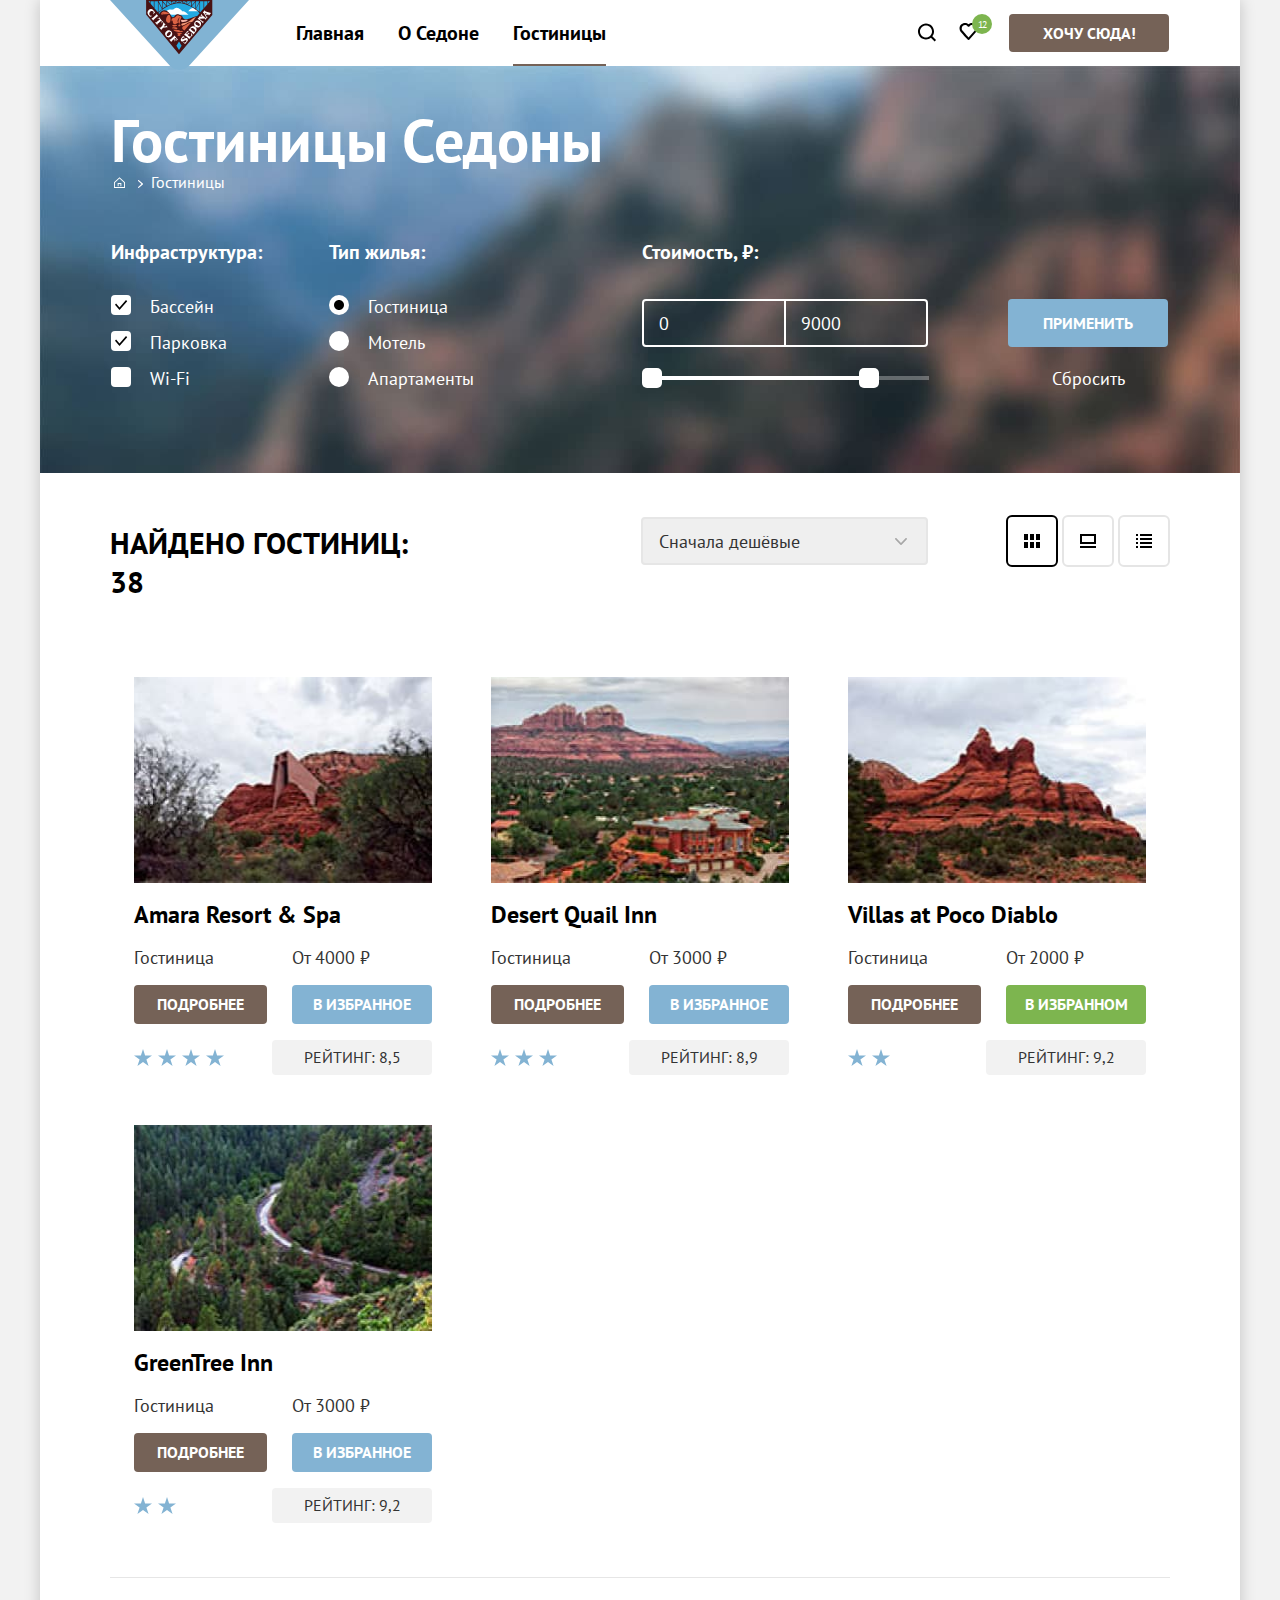
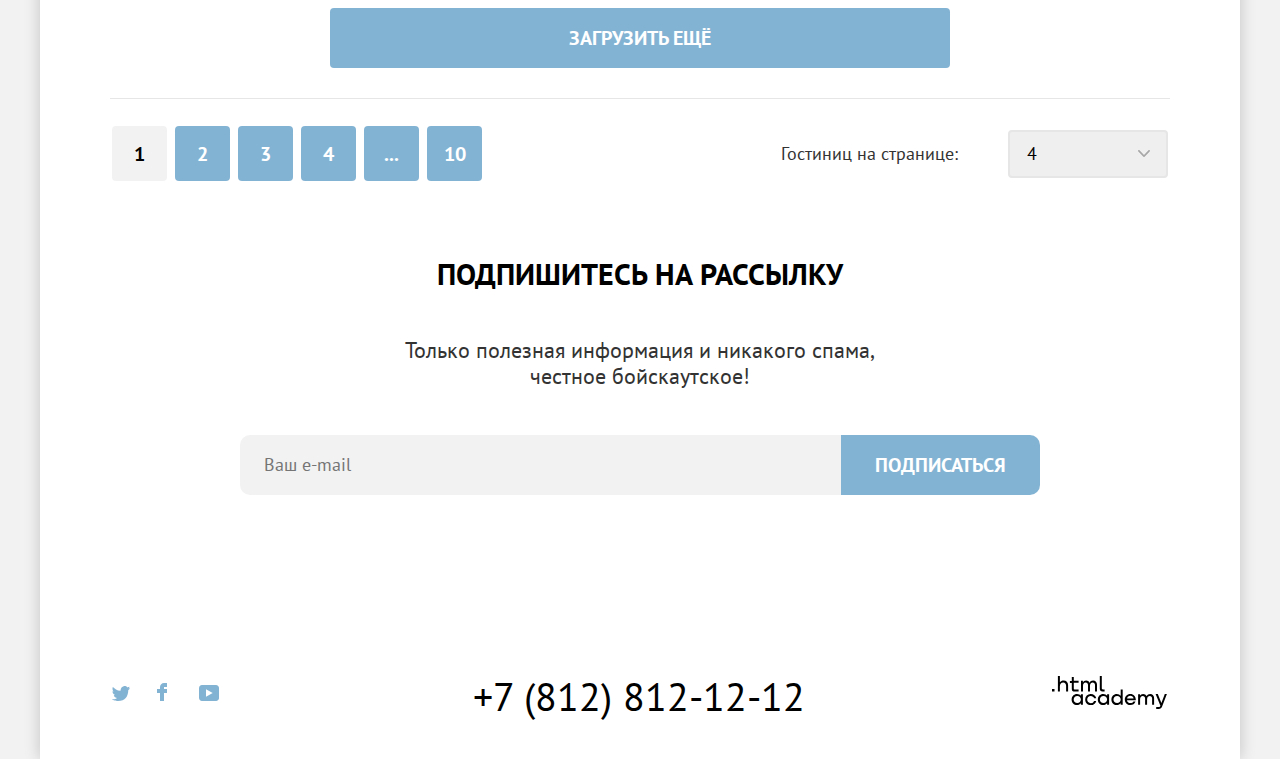
==== commit 1ff299ae: "Верстка всех компонентов" ====
--- a/catalog.html
+++ b/catalog.html
@@ -3,6 +3,7 @@
   <head>
     <meta charset="utf-8">
     <title>Каталог</title>
+    <link rel="icon" type="image/png" sizes="32x32" href="images/favicon.png">
     <link rel="stylesheet" href="styles/styles.css">
   </head>
   <body>
@@ -62,17 +63,23 @@
               <ul class="catalog-hotel-filter-list">
                 <li class="catalog-hotel-filter-item">
                   <label class="control">
-                    <input class="control-checkbox" type="checkbox" name="swimming-pool" checked> Бассейн
-                  </label>
-                </li>
-                <li class="catalog-hotel-filter-item">
-                  <label class="control">
-                    <input class="control-checkbox" type="checkbox" name="parking" checked> Парковка
-                  </label>
-                </li>
-                <li class="catalog-hotel-filter-item">
-                  <label class="control">
-                    <input class="control-checkbox" type="checkbox" name="wi-fi"> Wi-Fi
+                    <input class="visually-hidden control-checkbox" type="checkbox" name="swimming-pool" checked>
+                    <span class="control-mark"></span>
+                    <span class="control-label">Бассейн</span>
+                  </label>
+                </li>
+                <li class="catalog-hotel-filter-item">
+                  <label class="control">
+                    <input class="visually-hidden control-checkbox" type="checkbox" name="parking" checked>
+                    <span class="control-mark"></span>
+                    <span class="control-label">Парковка</span>
+                  </label>
+                </li>
+                <li class="catalog-hotel-filter-item">
+                  <label class="control">
+                    <input class="visually-hidden control-checkbox" type="checkbox" name="wi-fi">
+                    <span class="control-mark"></span>
+                    <span class="control-label">Wi-Fi</span>
                   </label>
                 </li>
               </ul>
@@ -82,23 +89,45 @@
               <ul class="catalog-hotel-filter-list">
                 <li class="catalog-hotel-filter-item">
                   <label class="control">
-                    <input class="control-radio" type="radio" name="type" value="hotel" checked> Гостиница
-                  </label>
-                </li>
-                <li class="catalog-hotel-filter-item">
-                  <label class="control">
-                    <input class="control-radio" type="radio" name="type" value="motel"> Мотель
-                  </label>
-                </li>
-                <li class="catalog-hotel-filter-item">
-                  <label class="control">
-                    <input class="control-radio" type="radio" name="type" value="apartments"> Апартаменты
+                    <input class="visually-hidden control-radio" type="radio" name="type" value="hotel" checked>
+                    <span class="control-mark"></span>
+                    <span class="control-label"></span> Гостиница
+                  </label>
+                </li>
+                <li class="catalog-hotel-filter-item">
+                  <label class="control">
+                    <input class="visually-hidden control-radio" type="radio" name="type" value="motel">
+                    <span class="control-mark"></span>
+                    <span class="control-label"></span> Мотель
+                  </label>
+                </li>
+                <li class="catalog-hotel-filter-item">
+                  <label class="control">
+                    <input class="visually-hidden control-radio" type="radio" name="type" value="apartments">
+                    <span class="control-mark"></span>
+                    <span class="control-label"></span> Апартаменты
                   </label>
                 </li>
               </ul>
             </fieldset>
             <fieldset class="catalog-hotel-filter-price">
               <legend class="catalog-hotel-filter-title">Стоимость, ₽:</legend>
+              <div class="range">
+                <div class="range-wrapper-inputs">
+                  <input class="range-input" type="text" value="0" name="min-price" placeholder="от">
+                  <input class="range-input" type="text" value="9000" name="max-price" placeholder="до">
+                </div>
+                <div class="range-scale">
+                  <div class="range-bar" style="left: 0px; width: 227px;">
+                    <button class="range-toggle toggle-min" type="button">
+                      <span class="visually-hidden">Изменить минимальную цену.</span>
+                    </button>
+                    <button class="range-toggle toggle-max" type="button">
+                      <span class="visually-hidden">Изменить максимальную цену.</span>
+                    </button>
+                  </div>
+                </div>
+              </div>
             </fieldset>
             <div class="form-button-contain">
               <button class="button-submit" type="submit">Применить</button>
@@ -110,7 +139,7 @@
           <h2 class="catalog-sorting-title">Найдено гостиниц: 38</h2>
           <select class="select-control">
             <option value="popular">Сначала популярное</option>
-            <option value="cheap" selected>Сначала дешёвое</option>
+            <option value="cheap" selected>Сначала дешёвые</option>
             <option value="expensive">Сначала дорогое</option>
           </select>
           <a class="catalog-sorting-button current-button" href="#">
@@ -180,7 +209,7 @@
               </a>
               <h3 class="catalog-hotel-title">GreenTree Inn</h3>
                 <span class="catalog-hotel-text">Гостиница</span>
-                <span class="catalog-hotel-text">От 3 000 ₽</span>
+                <span class="catalog-hotel-text">От 3000 ₽</span>
               <a class="catalog-hotel-more" href="#">подробнее</a>
               <button class="catalog-hotel-button" type="button">В избранное</button>
               <div class="catalog-hotel-star-rating">
@@ -244,16 +273,19 @@
               <li class="socials-item">
                 <a href="https://twitter.com/htmlacademy_ru">
                   <svg class="socials-icon" aria-hidden="true" focusable="false" width="18" height="15" fill="none" xmlns="http://www.w3.org/2000/svg"><path d="M11.6.2c1.8-.5 3.2.3 3.8 1.2.7-.2 1.4-.5 2.1-.7 0 .9-.6 1.5-.9 1.8.7.1 1.4-.6 1.4-.6-.2 1-1.1 1.8-1.7 2C16.1 10.7 13 15.1 5.7 15h-.5c-.4 0-4.4-.5-5.2-1.9 2.4.2 4.1-.4 5-1.2-1-.3-2.9-.4-3.2-2.9.4.1.6.2 1.3.1C1.8 8.3.4 7.5.5 5.3c.3.3 1.1.5 1.4.5C1.1 5.6-.2 2.5.9.9c1.9 1.9 4 3.6 7.6 3.8C8.7 2.3 9.7.8 11.6.2Z"/></svg>
+                  <span class="visually-hidden">twitter</span>
                 </a>
               </li>
               <li class="socials-item">
                 <a href="https://www.facebook.com/htmlacademy">
                   <svg class="socials-icon" aria-hidden="true" focusable="false" width="10" height="18" fill="none" xmlns="http://www.w3.org/2000/svg"><path d="M7 0C4.8 0 3 1.8 3 4v2H0v4h3v8h4v-8h3V6H7V4h3V0H7Z"/></svg>
+                  <span class="visually-hidden">facebook</span>
                 </a>
               </li>
               <li class="socials-item">
                 <a href="https://www.youtube.com/c/HTMLAcademyRUS">
                   <svg class="socials-icon" aria-hidden="true" focusable="false" width="20" height="16" fill="none" xmlns="http://www.w3.org/2000/svg"><path d="M17 0H2.9C1.2 0 0 1.5 0 3.2v9.5C0 14.5 1.2 16 2.9 16h14.3c1.5 0 2.9-1.5 2.9-3.2V3.2C19.9 1.5 18.7 0 17 0ZM7 11.8V4.2L13.7 8 7 11.8Z"/></svg>
+                  <span class="visually-hidden">youtube</span>
                 </a>
               </li>
             </ul>
@@ -264,9 +296,11 @@
           </div>
           <a class="htmlacademy-link" href="https://htmlacademy.ru">
             <svg class="htmlacademy-logo" aria-hidden="true" focusable="false" width="115" height="33" fill="none" xmlns="http://www.w3.org/2000/svg"><path d="M0 12.9v2.6h2.5v-2.6H0ZM11.6 4.5c-1.6 0-2.8.7-3.6 1.7h-.1V0h-2v15.5h2v-5.3c0-2.1 1.3-3.6 3.3-3.6 1.8 0 2.9 1.4 2.9 3.2v5.7h2V9.4c.1-3-1.8-4.9-4.5-4.9ZM26.6 4.8h-4.8V1.1h-2v3.8h-1.9v2h1.9v6c0 1.7 1 2.7 2.7 2.7h4.1v-2h-3.7c-.7 0-1.1-.4-1.1-1.1V6.8h4.8v-2ZM41.1 4.6c-1.6 0-2.9.8-3.5 2.1h-.1c-.6-1.2-1.8-2.1-3.4-2.1-1.4 0-2.5.8-3.1 1.8h-.1V4.8H29v10.6h2V10c0-2 1-3.5 2.6-3.5 1.5 0 2.4 1 2.4 2.6v6.3h2V9.8c0-2.4 1.4-3.3 2.6-3.3 1.5 0 2.4 1 2.4 2.6v6.3h2V8.9c.1-2.5-1.4-4.3-3.9-4.3ZM47.8 12.7c0 1.7 1 2.7 2.8 2.7h2v-2h-1.7c-.7 0-1.1-.4-1.1-1.1V0h-2v12.7ZM28.9 19.7c-.9-1.1-2.2-1.8-3.9-1.8-3.1 0-5.4 2.3-5.4 5.6s2.3 5.6 5.4 5.6c1.8 0 3-.8 3.8-1.9h.1v1.6h2V18.2h-2v1.5Zm-3.6 7.4c-2.2 0-3.6-1.6-3.6-3.6s1.4-3.6 3.6-3.6 3.6 1.6 3.6 3.6c0 1.9-1.4 3.6-3.6 3.6ZM44.2 22c-.5-2.4-2.6-4.1-5.4-4.1a5.4 5.4 0 0 0-5.6 5.6c0 3.1 2.2 5.6 5.6 5.6 2.8 0 4.9-1.8 5.4-4.2h-2.1a3.4 3.4 0 0 1-3.3 2.3c-2.2 0-3.6-1.6-3.6-3.6s1.4-3.6 3.6-3.6c1.6 0 2.8 1 3.3 2.2h2.1V22ZM55.1 19.7c-.9-1.1-2.2-1.8-3.9-1.8-3.1 0-5.4 2.3-5.4 5.6s2.3 5.6 5.4 5.6c1.8 0 3-.8 3.8-1.9h.1v1.6h2V18.2h-2v1.5Zm-3.6 7.4c-2.2 0-3.6-1.6-3.6-3.6s1.4-3.6 3.6-3.6 3.6 1.6 3.6 3.6c0 1.9-1.5 3.6-3.6 3.6ZM68.7 19.8c-.9-1.1-2.2-1.9-3.9-1.9-3.1 0-5.4 2.3-5.4 5.6s2.2 5.6 5.4 5.6c1.7 0 3-.8 3.8-1.8h.1v1.5h2V13.4h-2v6.4Zm-3.6 7.3c-2.2 0-3.6-1.6-3.6-3.6s1.4-3.6 3.6-3.6 3.6 1.6 3.6 3.6c-.1 2-1.5 3.6-3.6 3.6ZM78.3 17.9c-3.3 0-5.5 2.5-5.5 5.6 0 3 2.1 5.6 5.5 5.6 2.5 0 4.5-1.3 5.2-3.6h-2.1c-.5 1-1.6 1.6-3 1.6-1.9 0-3.3-1.3-3.4-2.9h8.8c.2-3.6-2-6.3-5.5-6.3Zm0 1.9c1.7 0 3 1 3.3 2.6h-6.5c.3-1.5 1.5-2.6 3.2-2.6ZM98.2 17.9c-1.6 0-2.9.8-3.6 2h-.1c-.6-1.2-1.8-2-3.4-2-1.4 0-2.5.7-3.1 1.8v-1.5h-1.9v10.6h2v-5.4c0-2 1-3.4 2.6-3.5 1.5 0 2.4 1 2.4 2.6v6.3h2v-5.6c0-2.4 1.4-3.3 2.6-3.3 1.5 0 2.4 1 2.4 2.6v6.3h2v-6.5c.1-2.6-1.4-4.4-3.9-4.4ZM109.4 27l-3.6-8.9h-2.2l4.8 11.6c-.3.9-.7 1.2-1.7 1.2h-2.5v2h2.5c1.8 0 2.8-.8 3.5-2.6l4.7-12.2h-2.1l-3.4 8.9Z"/></svg>
+            <span class="visually-hidden">htmlacademy</span>
           </a>
           </div>
       </footer>
     </div>
   </body>
 </html>
+
--- a/styles/styles.css
+++ b/styles/styles.css
@@ -19,6 +19,7 @@
 }
 
 body {
+  min-width: 1280px;
   margin: 0;
   font-family: "PT Sans", sans-serif;
   font-size: 20px;
@@ -27,6 +28,12 @@
   line-height: 26px;
   background-color: #F2F2F2;
   color: #333333;
+}
+
+img {
+  max-width: 100%;
+  -o-object-fit: contain;
+     object-fit: contain;
 }
 
 .visually-hidden {
@@ -45,16 +52,22 @@
   display: block;
 }
 
-
 .page-container {
-  display: flex;
-  flex-wrap: wrap;
-  flex-direction: column;
+  display: -webkit-box;
+  display: -ms-flexbox;
+  display: flex;
+  -ms-flex-wrap: wrap;
+      flex-wrap: wrap;
+  -webkit-box-orient: vertical;
+  -webkit-box-direction: normal;
+      -ms-flex-direction: column;
+          flex-direction: column;
   min-height: 100vh;
   width: 1200px;
   margin: 0 auto;
   background-color: #FFFFFF;
-  box-shadow: 0px 0px 15px rgba(0, 0, 0, 0.2);
+  -webkit-box-shadow: 0px 0px 15px rgba(0, 0, 0, 0.2);
+          box-shadow: 0px 0px 15px rgba(0, 0, 0, 0.2);
 }
 
 /*header*/
@@ -66,6 +79,8 @@
 }
 
 .navigation {
+  display: -webkit-box;
+  display: -ms-flexbox;
   display: flex;
   width: 1060px;
   margin: 0 auto;
@@ -73,13 +88,15 @@
 
 .sedona-logo {
   position: absolute;
-  /* margin-right: 30px; */
   padding: 0;
 }
 
 .navigation-list {
-  display: flex;
-  flex-wrap: wrap;
+  display: -webkit-box;
+  display: -ms-flexbox;
+  display: flex;
+  -ms-flex-wrap: wrap;
+      flex-wrap: wrap;
   width: 750px;
   margin: 0;
   margin-left: 169px;
@@ -102,7 +119,6 @@
   text-align: center;
   text-decoration: none;
   color: #000000;
-  /* outline: 1px solid black; */
 }
 
 .navigation-link:hover {
@@ -115,7 +131,6 @@
 .navigation-link-current::before {
   content: "";
   position: absolute;
-  /* width: 68px; */
   left: 17px;
   right: 17px;
   height: 2px;
@@ -150,28 +165,44 @@
 }
 
 .navigation-btn-number {
-  display: inline-block;
+  display: -webkit-box;
+  display: -ms-flexbox;
+  display: flex;
+  -webkit-box-align: center;
+      -ms-flex-align: center;
+          align-items: center;
+  -webkit-box-pack: center;
+      -ms-flex-pack: center;
+          justify-content: center;
   position: absolute;
-  top: 17px;
-  left: 24px;
-  height: 20px;
-  width: 20px;
+  top: 14px;
+  left: 25px;
+  min-height: 20px;
+  min-width: 20px;
+  padding: 0 5px;
   font-weight: 400;
   font-size: 10px;
   line-height: 13px;
   text-align: center;
+  letter-spacing: -0.1em;
   background: #7DB54F;
   color: #FFFFFF;
   border-radius: 50%;
-}
-
+  -webkit-box-sizing: border-box;
+          box-sizing: border-box;
+}
+
+.navigation-icon:active + .navigation-btn-number {
+  color: rgba(255, 255, 255, 0.3);
+}
 
 .navigation-link-button {
   display: inline-block;
-  box-sizing: border-box;
+  -webkit-box-sizing: border-box;
+          box-sizing: border-box;
   width: 160px;
   margin-top: 14px;
-  padding: 9px 0;
+  padding: 9px 10px;
   font-family: "PT Sans", sans-serif;
   font-weight: 700;
   font-size: 16px;
@@ -204,9 +235,10 @@
 }
 
 .main-container {
-  flex-grow: 1;
-}
-
+  -webkit-box-flex: 1;
+      -ms-flex-positive: 1;
+          flex-grow: 1;
+}
 
 .main-index-header {
   width: 1200px;
@@ -219,6 +251,7 @@
               url("../images/index-background.jpg") no-repeat;
   background-size: 100% auto;
 }
+
 .main-index-header-img {
   display: block;
   margin: 0 auto;
@@ -226,7 +259,7 @@
 }
 
 .main-index-title {
-  font-family: "PT Sans";
+  font-family: "PT Sans", sans-serif;
   width: 720px;
   margin: 0 auto;
   margin-bottom: 30px;
@@ -255,8 +288,11 @@
 }
 
 .advantages-list {
-  display: flex;
-  flex-wrap: wrap;
+  display: -webkit-box;
+  display: -ms-flexbox;
+  display: flex;
+  -ms-flex-wrap: wrap;
+      flex-wrap: wrap;
   margin: 0;
   padding: 0;
   list-style-type: none;
@@ -265,8 +301,10 @@
 .advantages-item {
   width: 400px;
   min-height: 384px;
-  box-sizing: border-box;
+  -webkit-box-sizing: border-box;
+          box-sizing: border-box;
   padding-top: 98px;
+  padding-bottom: 10px;
 }
 
 .housing-icon {
@@ -295,7 +333,8 @@
 .advantages-item-image {
   width: 800px;
   height: 384px;
-  box-sizing: border-box;
+  -webkit-box-sizing: border-box;
+          box-sizing: border-box;
 }
 
 .advantages-img {
@@ -330,7 +369,7 @@
   margin: 0 auto;
 }
 
-.advantages-item-cold-light .advantages-description{
+.advantages-item-cold-light .advantages-description {
   width: 220px;
   margin: 0 auto;
 }
@@ -374,18 +413,25 @@
 
 .hotel-search-description {
   width: 720px;
+  min-height: 52px;
   margin: 0 auto;
   margin-bottom: 56px;
   font-size: 22px;
+  text-align: center;
+}
+
+.hotel-search-description .decorative {
+  margin-left: -13px;
 }
 
 .hotel-search-link {
   display: inline-block;
-  box-sizing: border-box;
+  -webkit-box-sizing: border-box;
+          box-sizing: border-box;
   width: 575px;
-  height: 60px;
-  margin: 0 auto;
-  padding: 15px 0;
+  min-height: 60px;
+  margin: 0 auto;
+  padding: 14px 10px 9px 10px;
   font-weight: 700;
   font-size: 20px;
   line-height: 36px;
@@ -441,15 +487,19 @@
 }
 
 .subscribe-newsletter-container {
+  display: -webkit-box;
+  display: -ms-flexbox;
   display: flex;
   width: 800px;
-  height: 60px;
-  margin: 0 auto;
-}
-
+  min-height: 60px;
+  margin: 0 auto;
+}
 
 .main-index-input {
   width: 600px;
+  font-family: inherit;
+  font-size: 18px;
+  line-height: 26px;
   background: #F2F2F2;
   border-radius: 10px 0 0 10px;
   border: none;
@@ -463,6 +513,28 @@
   outline: 3px solid #83B3D3;
   background: #E6E6E6;
 }
+
+
+.main-index-input::-webkit-input-placeholder {
+  padding-left: 22px;
+}
+
+.main-index-input::-moz-placeholder {
+  padding-left: 22px;
+}
+
+.main-index-input:-ms-input-placeholder {
+  padding-left: 22px;
+}
+
+.main-index-input::-ms-input-placeholder {
+  padding-left: 22px;
+}
+
+.main-index-input::placeholder {
+  padding-left: 22px;
+}
+
 
 /* Стилизация ошибки ввода */
 .main-index-input-invalid {
@@ -477,6 +549,7 @@
   font-size: 20px;
   line-height: 26px;
   text-transform: uppercase;
+  cursor: pointer;
   color: #FFFFFF;
   background: #83B3D3;
   border-radius: 0 10px 10px 0;
@@ -504,31 +577,38 @@
 
 .catalog-hotel-filter {
   width: 1200px;
-  box-sizing: border-box;
+  -webkit-box-sizing: border-box;
+          box-sizing: border-box;
   margin: 0 auto;
   margin-bottom: 44px;
-  padding: 30px 71px 83px 71px;
+  padding: 35px 71px 83px 71px;
   color: #FFFFFF;
   background-color: #000000;
   background: url("../images/catalog-background.jpg");
-  background-size: 100% auto;
+  background-size: 100% 100%;
   background-repeat: no-repeat;
 }
 
 .catalog-header-title {
   width: 528px;
   margin-top: 0;
-  margin-bottom: 5px;
+  margin-bottom: 0px;
   font-weight: 700;
   font-size: 60px;
   line-height: 78px;
 }
 
 .breadcrumbs {
-  display: flex;
+  display: -webkit-box;
+  display: -ms-flexbox;
+  display: flex;
+  -ms-flex-wrap: wrap;
+      flex-wrap: wrap;
   position: relative;
   min-width: 200px;
   margin: 0;
+  margin-top: -11px;
+  margin-left: 2px;
   padding: 0;
   margin-bottom: 45px;
   list-style-type: none;
@@ -563,8 +643,11 @@
 }
 
 .catalog-hotel-filter-form {
-  display: flex;
-  flex-wrap: wrap;
+  display: -webkit-box;
+  display: -ms-flexbox;
+  display: flex;
+  -ms-flex-wrap: wrap;
+      flex-wrap: wrap;
   width: 1060px;
   margin: 0 auto;
 }
@@ -578,7 +661,58 @@
 }
 
 .catalog-hotel-filter-group:nth-child(2) {
-  margin-right: 167px;
+  margin-right: 163px;
+}
+
+.control {
+  display: block;
+  position: relative;
+  padding-left: 39px;
+}
+
+.control-mark {
+  position: absolute;
+  width: 20px;
+  height: 20px;
+  left: 0px;
+  background: #FFFFFF;
+  border-radius: 4px;
+}
+
+.control-mark:hover {
+  background: rgba(255, 255, 255, 0.6);
+}
+
+.control-checkbox:focus + .control-mark {
+  outline: 3px solid #83B3D3;
+}
+
+.control-mark:active {
+  outline: none;
+  background: rgba(255, 255, 255, 0.3);
+}
+
+.control-checkbox:checked + .control-mark {
+  background-image: url(../images/icons/check-mark.svg);
+  background-repeat: no-repeat;
+}
+
+.catalog-hotel-filter-group:nth-child(2) .control-mark {
+  border-radius: 50%;
+}
+
+.control-radio:focus + .control-mark {
+  outline: 3px solid #83B3D3;
+}
+
+.control-radio:focus:not(:checked) + .control-mark {
+  outline: 3px solid #83B3D3;
+  outline-offset: -3px;
+}
+
+.control-radio:checked + .control-mark {
+  background-image: url(../images/icons/dot.svg);
+  background-repeat: no-repeat;
 }
 
 .catalog-hotel-filter-price {
@@ -600,6 +734,147 @@
   font-size: 20px;
 }
 
+.range-wrapper-inputs {
+  display: -webkit-box;
+  display: -ms-flexbox;
+  display: flex;
+  width: 287px;
+  height: 48px;
+  margin-bottom: 29px;
+}
+
+.range-input {
+  width: 143px;
+  padding: 0;
+  padding-left: 15px;
+  font: inherit;
+  font-size: 18px;
+  line-height: 23px;
+  background-color: transparent;
+  color: #FFFFFF;
+  border: 2px solid #FFFFFF;
+  -webkit-box-sizing: border-box;
+          box-sizing: border-box;
+}
+
+.range-input:hover {
+  border: 2px solid rgba(255, 255, 255, 0.6);
+}
+
+.range-input:focus {
+  border: 2px solid #FFFFFF;
+  outline: 3px solid #81B3D2;
+  outline-offset: -4px;
+  -webkit-box-shadow: 0px 0px 0px 3px #81B3D2;
+          box-shadow: 0px 0px 0px 3px #81B3D2;
+}
+
+.range-input:active {
+  background: #756257;
+  outline: none;
+  -webkit-box-shadow: none;
+          box-shadow: none;
+}
+
+.range-input:first-child {
+  border-right: 1px solid #FFFFFF;
+  border-radius: 4px 0 0 4px;
+}
+
+.range-input:last-child {
+  border-left: 1px solid #FFFFFF;
+  border-radius: 0 4px 4px 0;
+}
+
+.range-input:first-child::-webkit-input-placeholder {
+  padding-left: 93px;
+}
+
+.range-input:first-child::-moz-placeholder {
+  padding-left: 93px;
+}
+
+.range-input:first-child:-ms-input-placeholder {
+  padding-left: 93px;
+}
+
+.range-input:first-child::-ms-input-placeholder {
+  padding-left: 93px;
+}
+
+.range-input:first-child::placeholder {
+  padding-left: 93px;
+}
+
+.range-input:last-child::-webkit-input-placeholder {
+  padding-left: 88px;
+}
+
+.range-input:last-child::-moz-placeholder {
+  padding-left: 88px;
+}
+
+.range-input:last-child:-ms-input-placeholder {
+  padding-left: 88px;
+}
+
+.range-input:last-child::-ms-input-placeholder {
+  padding-left: 88px;
+}
+
+.range-input:last-child::placeholder {
+  padding-left: 88px;
+}
+
+.range-scale {
+  position: relative;
+  width: 287px;
+  height: 4px;
+  background-color:rgba(255, 255, 255, 0.3);
+}
+
+.range-bar {
+  position: absolute;
+  height: 4px;
+  background-color:#FFFFFF;
+}
+
+.range-toggle {
+  position: absolute;
+  width: 20px;
+  height: 20px;
+  background-color:#FFFFFF;
+  border-radius: 5px;
+  border: none;
+  cursor: pointer;
+}
+
+.range-toggle:hover {
+  -webkit-box-shadow: 0px 4px 10px rgba(0, 0, 0, 0.25);
+          box-shadow: 0px 4px 10px rgba(0, 0, 0, 0.25);
+}
+
+.range-toggle:focus {
+  outline: 3px solid #83B3D3;
+  -webkit-box-shadow: 0px 4px 10px rgba(0, 0, 0, 0.25);
+          box-shadow: 0px 4px 10px rgba(0, 0, 0, 0.25);
+}
+
+.range-toggle:active {
+  outline: 2px solid #83B3D3;
+  -webkit-box-shadow: 0px 7px 15px rgba(0, 0, 0, 0.4);
+          box-shadow: 0px 7px 15px rgba(0, 0, 0, 0.4);
+}
+
+.toggle-min {
+  top: -8px;
+}
+
+.toggle-max {
+  left: 217px;
+  top: -8px;
+}
+
 .catalog-hotel-filter-list {
   list-style-type: none;
   margin: 0;
@@ -613,9 +888,15 @@
 }
 
 .form-button-contain {
-  display: flex;
-  flex-direction: column;
-  align-self: flex-end;
+  display: -webkit-box;
+  display: -ms-flexbox;
+  display: flex;
+  -webkit-box-orient: vertical;
+  -webkit-box-direction: normal;
+      -ms-flex-direction: column;
+          flex-direction: column;
+  -ms-flex-item-align: end;
+      align-self: flex-end;
   width: 160px;
 }
 
@@ -636,19 +917,53 @@
   border-radius: 4px;
 }
 
+.button-submit:hover {
+  background: #68A2CA;
+}
+
+.button-submit:focus {
+  background: #68A2CA;
+  outline: 3px solid #FFFFFF;
+}
+
+.button-submit:active {
+  color: rgba(255, 255, 255, 0.3);
+  outline: none;
+}
+
 .button-reset {
   width: 160px;
   padding: 0;
+  font-family: inherit;
   background-color: inherit;
   font-size: 18px;
   line-height: 23px;
   text-align: center;
   color: #FFFFFF;
   border: none;
+  border-radius: 4px;
+}
+
+.button-reset:hover {
+  opacity: 0.6;
+}
+
+.button-reset:focus {
+  outline: 3px solid #83B3D3;
+}
+
+.button-reset:active {
+  opacity: 0.3;
+  outline: none;
 }
 
 .catalog-sorting {
-  display: flex;
+  display: -webkit-box;
+  display: -ms-flexbox;
+  display: flex;
+  -ms-flex-wrap: wrap;
+      flex-wrap: wrap;
+  position: relative;
   width: 1060px;
   margin: 0 auto;
   margin-bottom: 53px;
@@ -660,7 +975,7 @@
   width: 338px;
   margin-top: 6px;
   margin-bottom: 3px;
-  margin-right: 190px;
+  margin-right: 193px;
   font-weight: 700;
   font-size: 30px;
   line-height: 39px;
@@ -670,12 +985,21 @@
 .select-control {
   width: 287px;
   height: 48px;
+  font-family: inherit;
+  padding-left: 16px;
   margin-right: 80px;
   font-size: 18px;
   line-height: 23px;
+  background-image: url("../images/icons/down-arrow.svg");
+  background-repeat: no-repeat;
+  background-position: right 19px center;
+  -webkit-appearance: none;
+     -moz-appearance: none;
+          appearance: none;
   color: #333333;
   border: 2px solid #E6E6E6;
-  box-sizing: border-box;
+  -webkit-box-sizing: border-box;
+          box-sizing: border-box;
   border-radius: 4px;
 }
 
@@ -695,7 +1019,8 @@
 .catalog-sorting-button {
   width: 48px;
   height: 48px;
-  box-sizing: border-box;
+  -webkit-box-sizing: border-box;
+          box-sizing: border-box;
   margin-right: 8px;
   outline: 2px solid #E5E5E5;
   box-sizing: border-box;
@@ -734,7 +1059,8 @@
 
 .current-button {
   outline: 2px solid #000000;
-  box-sizing: border-box;
+  -webkit-box-sizing: border-box;
+          box-sizing: border-box;
   border-radius: 4px;
 }
 
@@ -749,23 +1075,70 @@
 }
 
 .catalog-hotel-list {
+  display: -ms-grid;
   display: grid;
+  -ms-grid-columns: 299px 58px 299px 58px 299px;
   grid-template-columns: repeat(3, 299px);
-  gap: 50px;
+  gap: 50px 58px;
   width: 1060px;
-  box-sizing: border-box;
+  -webkit-box-sizing: border-box;
+          box-sizing: border-box;
   margin: 0 auto;
   margin-bottom: 34px;
   padding: 20px;
+  padding-left: 24px;
   list-style-type: none;
 }
 
 .catalog-hotel-card {
+  display: -ms-grid;
   display: grid;
+  -ms-grid-columns: 133px 25px 140px;
   grid-template-columns: 133px 140px;
+  -ms-grid-rows: 206px 16px auto 16px auto 16px auto;
   grid-template-rows: 206px auto auto auto;
   gap: 16px 25px;
   width: 299px;
+}
+
+.catalog-hotel-card > *:nth-child(1) {
+  -ms-grid-row: 1;
+  -ms-grid-column: 1;
+}
+
+.catalog-hotel-card > *:nth-child(2) {
+  -ms-grid-row: 1;
+  -ms-grid-column: 3;
+}
+
+.catalog-hotel-card > *:nth-child(3) {
+  -ms-grid-row: 3;
+  -ms-grid-column: 1;
+}
+
+.catalog-hotel-card > *:nth-child(4) {
+  -ms-grid-row: 3;
+  -ms-grid-column: 3;
+}
+
+.catalog-hotel-card > *:nth-child(5) {
+  -ms-grid-row: 5;
+  -ms-grid-column: 1;
+}
+
+.catalog-hotel-card > *:nth-child(6) {
+  -ms-grid-row: 5;
+  -ms-grid-column: 3;
+}
+
+.catalog-hotel-card > *:nth-child(7) {
+  -ms-grid-row: 7;
+  -ms-grid-column: 1;
+}
+
+.catalog-hotel-card > *:nth-child(8) {
+  -ms-grid-row: 7;
+  -ms-grid-column: 3;
 }
 
 .catalog-hotel-link {
@@ -885,6 +1258,8 @@
 }
 
 .catalog-hotel-star-rating {
+  display: -webkit-box;
+  display: -ms-flexbox;
   display: flex;
   grid-column: 1 / -1;
 }
@@ -893,15 +1268,15 @@
   display: inline-block;
   width: 18px;
   height: 18px;
-  margin-top: 10px;
-  margin-right: 7px;
+  margin-top: 9px;
+  margin-right: 6px;
   background-image: url("../images/icons/star.svg");
   background-repeat: no-repeat;
 }
 
 .rating {
   width: 160px;
-  padding: 9px 0;
+  padding: 7px 0;
   margin-left: auto;
   font-size: 16px;
   line-height: 21px;
@@ -915,7 +1290,7 @@
 .pagination-more-container {
   width: 1060px;
   margin: 0 auto;
-  margin-bottom: 30px;
+  margin-bottom: 27px;
   padding-top: 30px;
   padding-bottom: 30px;
   border-top: 1px solid #E6E6E6;
@@ -935,23 +1310,32 @@
   color: #FFFFFF;
   background: #83B3D3;
   border-radius: 4px;
+  -webkit-box-sizing: border-box;
+          box-sizing: border-box;
 }
 
 .pagination-container {
-  display: flex;
-  justify-content: space-between;
+  display: -webkit-box;
+  display: -ms-flexbox;
+  display: flex;
   width: 1060px;
 }
 
 .pagination {
-  display: flex;
+  display: -webkit-box;
+  display: -ms-flexbox;
+  display: flex;
+  -ms-flex-wrap: wrap;
+      flex-wrap: wrap;
   margin: 0;
-  padding-left: 0;
+  margin-right: 299px;
+  padding-left: 2px;
   list-style-type: none;
 }
 
 .pagination-item {
   margin-right: 8px;
+  margin-bottom: 5px;
   background: #83B3D3;
   border-radius: 4px;
 }
@@ -962,10 +1346,11 @@
 
 .pagination-link {
   display: block;
-  box-sizing: border-box;
-  width: 55px;
-  height: 55px;
-  padding-top: 15px;
+  -webkit-box-sizing: border-box;
+          box-sizing: border-box;
+  min-width: 55px;
+  min-height: 55px;
+  padding: 15px 5px 0 5px;
   text-align: center;
   font-weight: 700;
   font-size: 20px;
@@ -975,7 +1360,6 @@
   color: #FFFFFF;
 }
 
-
 .pagination-link:hover {
   background: #68A2CA;
   border-radius: 4px;
@@ -1008,7 +1392,8 @@
 .pagination-label-description {
   display: inline-block;
   margin-top: 16px;
-  margin-right: 51px;
+  margin-right: 45px;
+  font-family: inherit;
   font-size: 18px;
   line-height: 23px;
   color: #333333;
@@ -1017,8 +1402,18 @@
 .pagination-select-control {
   width: 160px;
   height: 48px;
+  padding-left: 17px;
+  font-family: inherit;
+  font-size: 18px;
+  background-image: url("../images/icons/down-arrow.svg");
+  background-repeat: no-repeat;
+  background-position: right 16px center;
+  -webkit-appearance: none;
+     -moz-appearance: none;
+          appearance: none;
   border: 2px solid #E6E6E6;
-  box-sizing: border-box;
+  -webkit-box-sizing: border-box;
+          box-sizing: border-box;
   border-radius: 4px;
   border-radius: 4px;
 }
@@ -1026,7 +1421,7 @@
 .catalog-subscribe-newsletter {
   width: 1200px;
   margin: 0 auto;
-  padding-top: 90px;
+  padding-top: 70px;
   padding-bottom: 141px;
   text-align: center;
   background: #FFFFFF;
@@ -1035,7 +1430,7 @@
 .catalog-subscribe-newsletter-title {
   width: 720px;
   margin: 0 auto;
-  margin-bottom: 15px;
+  margin-bottom: 45px;
   font-weight: 700;
   font-size: 30px;
   line-height: 36px;
@@ -1046,7 +1441,7 @@
 .catalog-subscribe-newsletter-description {
   width: 720px;
   margin: 0 auto;
-  margin-bottom: 26px;
+  margin-bottom: 46px;
   font-size: 22px;
   line-height: 26px;
   color: #333333;
@@ -1054,6 +1449,9 @@
 
 .catalog-index-input {
   width: 600px;
+  font-family: inherit;
+  font-size: 18px;
+  line-height: 26px;
   background: #F2F2F2;
   border: none;
   border-radius: 10px 0 0 10px;
@@ -1067,6 +1465,26 @@
   outline: 3px solid #83B3D3;
 }
 
+.catalog-index-input::-webkit-input-placeholder {
+  padding-left: 22px;
+}
+
+.catalog-index-input::-moz-placeholder {
+  padding-left: 22px;
+}
+
+.catalog-index-input:-ms-input-placeholder {
+  padding-left: 22px;
+}
+
+.catalog-index-input::-ms-input-placeholder {
+  padding-left: 22px;
+}
+
+.catalog-index-input::placeholder {
+  padding-left: 22px;
+}
+
 /*footer*/
 
 .page-footer {
@@ -1075,6 +1493,8 @@
 }
 
 .page-footer-container {
+  display: -webkit-box;
+  display: -ms-flexbox;
   display: flex;
   width: 1200px;
   padding-top: 40px;
@@ -1082,13 +1502,16 @@
 }
 
 .socials {
-  min-width: 107px;
-  margin: 1px 47px 0 65px;
+  width: 117px;
+  margin: 0 55px 0 67px;
 }
 
 .socials-list {
-  display: flex;
-  flex-wrap: wrap;
+  display: -webkit-box;
+  display: -ms-flexbox;
+  display: flex;
+  -ms-flex-wrap: wrap;
+      flex-wrap: wrap;
   margin: 0;
   padding: 0;
   list-style-type: none;
@@ -1100,13 +1523,19 @@
   margin-right: 17px;
 }
 
+.socials-item:nth-child(3n+3)  a{
+  margin-right: 0;
+}
+
+.socials-item:last-child a {
+  margin-left: 5px;
+}
 
 .socials-item a:focus {
   outline: 3px solid #83B3D3;
   border-radius: 5px;
 }
 
-
 .socials-icon {
   fill: #83B3D3;
 }
@@ -1124,6 +1553,8 @@
 }
 
 .contacts {
+  display: -webkit-box;
+  display: -ms-flexbox;
   display: flex;
   width: 720px;
   margin-right: 53px;
@@ -1173,3 +1604,417 @@
 .htmlacademy-link:active {
   opacity: 0.3;
 }
+
+/* modal */
+
+.modal-container {
+  position: fixed;
+  top: 0;
+  left: 0;
+  display: -webkit-box;
+  display: -ms-flexbox;
+  display: flex;
+  width: 100%;
+  height: 100%;
+  background: rgba(242, 242, 242, 0.8);
+}
+
+.modal-container-close {
+  display: none;
+}
+
+.modal {
+  position: relative;
+  margin: auto;
+  padding: 62px 70px 70px 70px;
+  background-color: #ffffff;
+  -webkit-box-shadow: 0px 25px 50px rgba(0, 0, 0, 0.15);
+          box-shadow: 0px 25px 50px rgba(0, 0, 0, 0.15);
+  border-radius: 30px;
+}
+
+.modal-hotel-search {
+  width: 715px;
+  -webkit-box-sizing: border-box;
+          box-sizing: border-box;
+}
+
+.modal-close-button {
+  position: absolute;
+  display: -webkit-box;
+  display: -ms-flexbox;
+  display: flex;
+  -webkit-box-pack: center;
+      -ms-flex-pack: center;
+          justify-content: center;
+  -webkit-box-align: center;
+      -ms-flex-align: center;
+          align-items: center;
+  width: 53px;
+  height: 53px;
+  padding: 0;
+  top: 54px;
+  right: 70px;
+  background: #F2F2F2;
+  cursor: pointer;
+  border: none;
+  border-radius: 50%;
+}
+
+.modal-close-button:hover {
+  background: #E6E6E6;
+}
+
+.modal-close-button:focus {
+  background: #E6E6E6;
+  outline: 3px solid #83B3D3;
+}
+
+.modal-close-button:active {
+  background: #E6E6E6;
+  outline: none;
+}
+
+.modal-close-button:active .modal-close-svg {
+  opacity: 0.3;
+}
+
+.modal-title {
+  width: 499px;
+  min-height: 67px;
+  margin: 0;
+  margin-left: -2px;
+  margin-bottom: 32px;
+  font-family: inherit;
+  font-style: normal;
+  font-weight: bold;
+  font-size: 30px;
+  line-height: 40px;
+  text-transform: uppercase;
+  color: #000000;
+}
+
+.modal-form {
+  display: -webkit-box;
+  display: -ms-flexbox;
+  display: flex;
+  -webkit-box-orient: vertical;
+  -webkit-box-direction: normal;
+      -ms-flex-direction: column;
+          flex-direction: column;
+}
+
+.modal-label {
+  display: -webkit-box;
+  display: -ms-flexbox;
+  display: flex;
+}
+
+.modal-text {
+  display: -webkit-box;
+  display: -ms-flexbox;
+  display: flex;
+  -webkit-box-align: center;
+      -ms-flex-align: center;
+          align-items: center;
+  width: 155px;
+  min-height: 50px;
+  margin: 0;
+  font-family: inherit;
+  font-weight: bold;
+  font-size: 18px;
+  line-height: 40px;
+}
+
+.modal-form-input {
+  width: 420px;
+  height: 50px;
+  margin: 0;
+  padding: 0;
+  padding-left: 19px;
+  -webkit-box-sizing: border-box;
+          box-sizing: border-box;
+  font-family: inherit;
+  font-weight: bold;
+  font-size: 18px;
+  line-height: 40px;
+  background: #F2F2F2;
+  background-image: url("../images/icons/calendar.svg");
+  background-repeat: no-repeat;
+  background-position: 386px 50%;
+  border: none;
+  border-radius: 4px;
+}
+
+.modal-form-input:hover {
+  background: #E6E6E6;
+  background-image: url("../images/icons/calendar.svg");
+  background-repeat: no-repeat;
+  background-position: 386px 50%;
+}
+
+.modal-form-input:focus {
+  outline: 3px solid #83B3D3;
+}
+
+.modal-form-input:active {
+  background: #FFFFFF;
+  background-image: url("../images/icons/calendar.svg");
+  background-repeat: no-repeat;
+  background-position: 386px 50%;
+  outline: none;
+}
+
+.modal-text-error {
+  width: 420px;
+  min-height: 29px;
+  margin: 0;
+  margin-left: 155px;
+  margin-bottom: 11px;
+  font-family: inherit;
+  font-weight: normal;
+  font-size: 16px;
+  color: #FF5757;
+}
+
+.modal-text-success {
+  width: 420px;
+  min-height: 29px;
+  margin: 0;
+  margin-left: 155px;
+  margin-bottom: 11px;
+  font-family: inherit;
+  font-weight: normal;
+  font-size: 16px;
+  color: #333333;
+}
+
+.modal-form-contain {
+  display: -webkit-box;
+  display: -ms-flexbox;
+  display: flex;
+  margin-bottom: 40px;
+}
+
+.feeld-group {
+  display: -webkit-box;
+  display: -ms-flexbox;
+  display: flex;
+}
+
+.modal-number-wrap {
+  position: relative;
+}
+
+.modal-form-number {
+  width: 133px;
+  height: 50px;
+  margin: 0;
+  padding: 0;
+  border: none;
+  font-family: inherit;
+  font-weight: bold;
+  font-size: 18px;
+  line-height: 40px;
+  text-align: center;
+  background: #F2F2F2;
+  border-radius: 4px;
+}
+
+.modal-form-number::-webkit-outer-spin-button,
+.modal-form-number::-webkit-inner-spin-button {
+  -webkit-appearance: none;
+  margin: 0;
+}
+
+.modal-form-number {
+  -moz-appearance: textfield;
+}
+
+.modal-form-number:hover,
+.modal-form-number:focus {
+  -moz-appearance: number-input;
+}
+
+.button-plus {
+  position: absolute;
+  top: 13px;
+  right: 12px;
+  display: -webkit-box;
+  display: -ms-flexbox;
+  display: flex;
+  -webkit-box-pack: center;
+      -ms-flex-pack: center;
+          justify-content: center;
+  -webkit-box-align: center;
+      -ms-flex-align: center;
+          align-items: center;
+  width: 25px;
+  height: 25px;
+  padding: 0;
+  cursor: pointer;
+  border: none;
+  background: #F2F2F2;
+  -webkit-box-sizing: border-box;
+          box-sizing: border-box;
+}
+
+.button-minus {
+  position: absolute;
+  top: 12px;
+  left: 12px;
+  display: -webkit-box;
+  display: -ms-flexbox;
+  display: flex;
+  -webkit-box-pack: center;
+      -ms-flex-pack: center;
+          justify-content: center;
+  -webkit-box-align: center;
+      -ms-flex-align: center;
+          align-items: center;
+  width: 25px;
+  height: 25px;
+  padding: 0;
+  cursor: pointer;
+  border: none;
+  background: #F2F2F2;
+  -webkit-box-sizing: border-box;
+          box-sizing: border-box;
+}
+
+.button-plus:focus,
+.button-minus:focus {
+  border: 3px solid #83B3D3;
+  border-radius: 4px;
+  outline: none;
+}
+
+.plus-svg,
+.minus-svg {
+  opacity: 0.3;
+}
+
+.button-plus:hover .plus-svg,
+.button-minus:hover .minus-svg {
+  opacity: 1;
+}
+
+.button-plus:active .plus-svg,
+.button-minus:active .minus-svg {
+  opacity: 0.2;
+}
+
+.modal-text-children {
+  position: relative;
+  display: -webkit-box;
+  display: -ms-flexbox;
+  display: flex;
+  -webkit-box-align: center;
+      -ms-flex-align: center;
+          align-items: center;
+  width: 97px;
+  margin: 0;
+  margin-left: 56px;
+  font-family: inherit;
+  font-weight: bold;
+  font-size: 18px;
+  line-height: 40px;
+}
+
+.modal-form-button {
+  display: block;
+  width: 575px;
+  min-height: 60px;
+  font-weight: bold;
+  font-size: 20px;
+  line-height: 40px;
+  text-align: center;
+  text-transform: uppercase;
+  color: #FFFFFF;
+  background: #83B3D3;
+  border: none;
+  border-radius: 10px;
+}
+
+.modal-form-button:hover {
+  background: #68A2CA;
+}
+
+.modal-form-button:focus {
+  outline: 3px solid #756257;
+}
+
+.modal-form-button:active {
+  color: rgba(255, 255, 255, 0.3);
+}
+
+/* tooltip */
+
+.tooltip {
+  position: absolute;
+  left: 54px;
+  top: 15px;
+}
+
+.tooltip-toggle {
+  width: 25px;
+  height: 25px;
+  padding: 0;
+  display: block;
+  border: none;
+  border-radius: 50%;
+  background: #83B3D3;
+  background-image: url("../images/icons/tooltipe-icon.svg");
+  background-repeat: no-repeat;
+  background-position: center;
+}
+
+.tooltip-toggle:hover {
+  background: #68A2CA;
+  background-image: url("../images/icons/tooltipe-icon.svg");
+  background-repeat: no-repeat;
+  background-position: center;
+}
+
+.tooltip-text {
+  display: none;
+  position: absolute;
+  top: 40px;
+  left: -115px;
+  width: 256px;
+  height: 143px;
+  padding: 15px 18px 18px 22px;
+  font-family: inherit;
+  font-style: normal;
+  font-weight: normal;
+  font-size: 16px;
+  line-height: 20px;
+  color: #FFFFFF;
+  background: #333333;
+  -webkit-box-shadow: 0px 15px 30px rgba(0, 0, 0, 0.3);
+          box-shadow: 0px 15px 30px rgba(0, 0, 0, 0.3);
+  border-radius: 10px;
+  -webkit-box-sizing: border-box;
+          box-sizing: border-box;
+  z-index: 1;
+}
+
+.tooltip-text::before {
+  position: absolute;
+  top: -9px;
+  left: 117px;
+  content: "";
+  width: 19px;
+  height: 9px;
+  background-image: url("../images/triangle.svg");
+}
+
+.tooltip-toggle:hover + .tooltip-text,
+.tooltip-toggle:focus + .tooltip-text {
+  display: -webkit-box;
+  display: -ms-flexbox;
+  display: flex;
+  -webkit-box-align: center;
+      -ms-flex-align: center;
+          align-items: center;
+}
